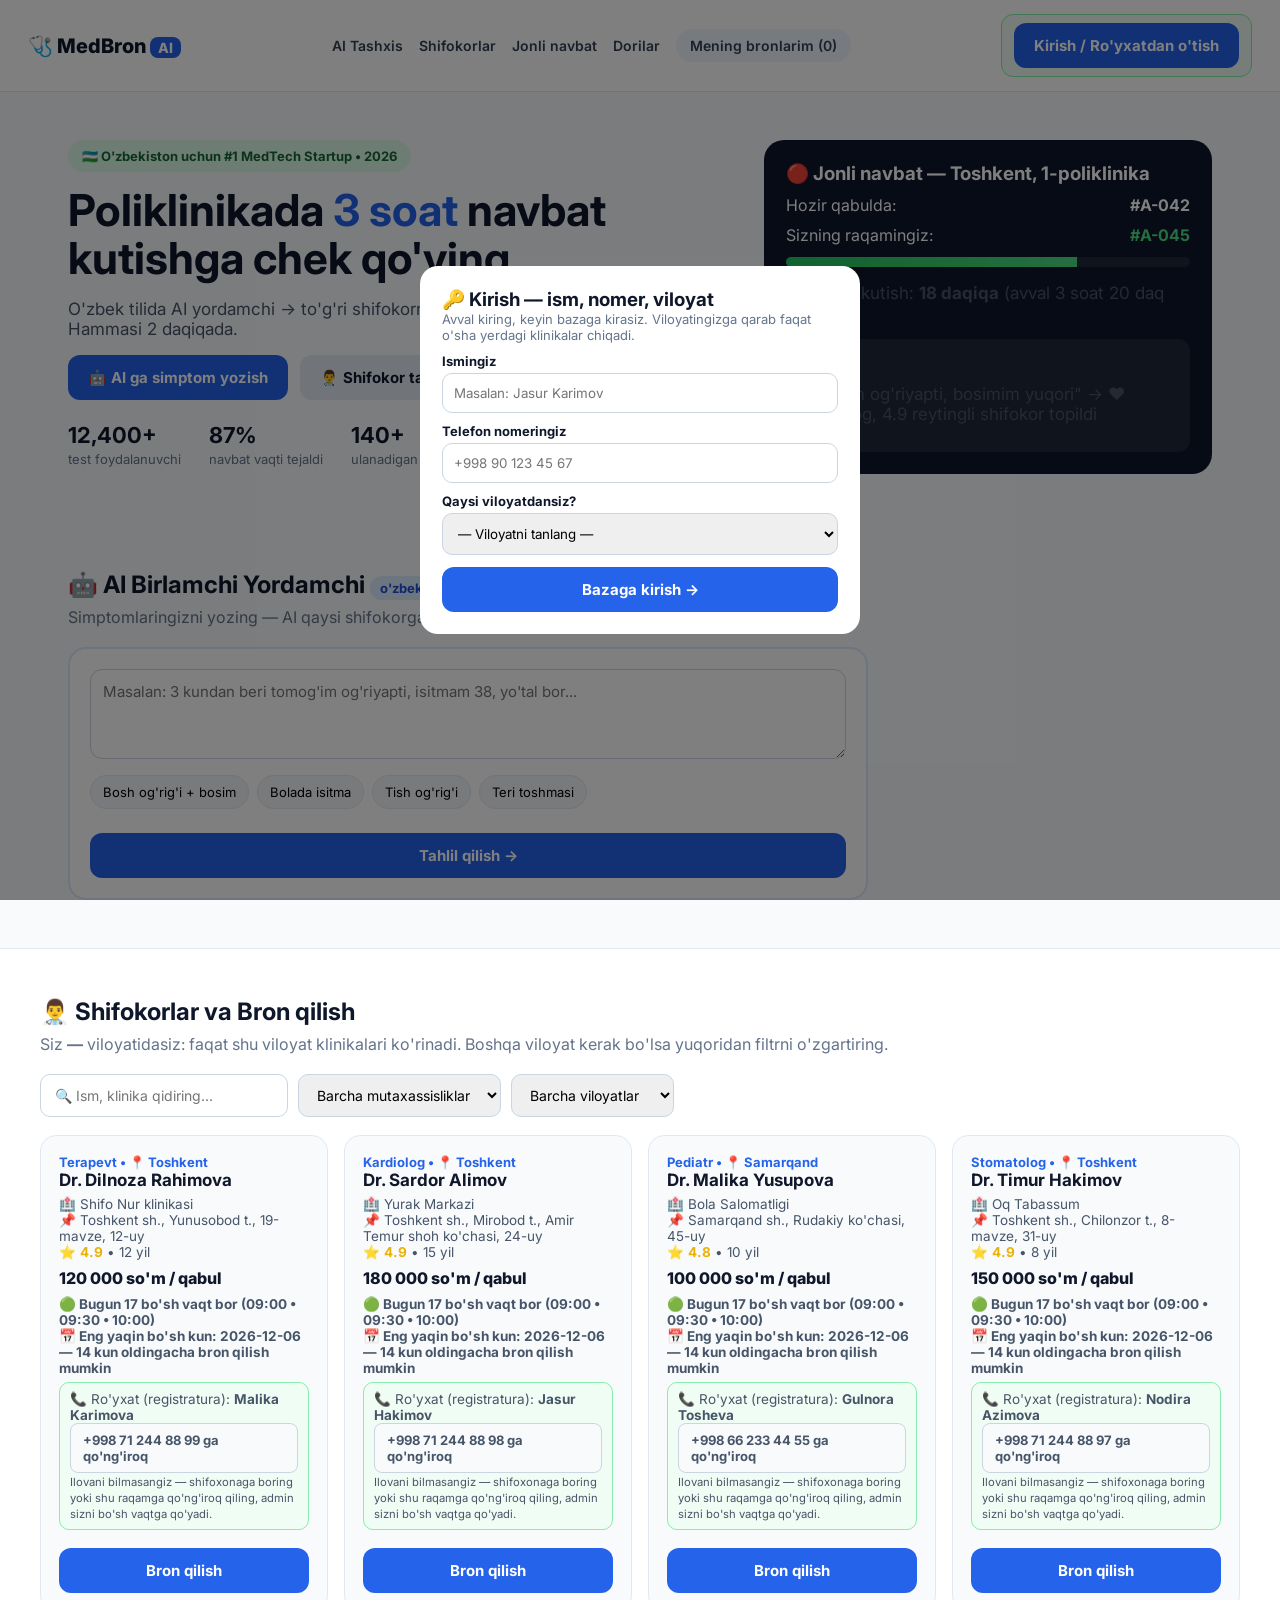
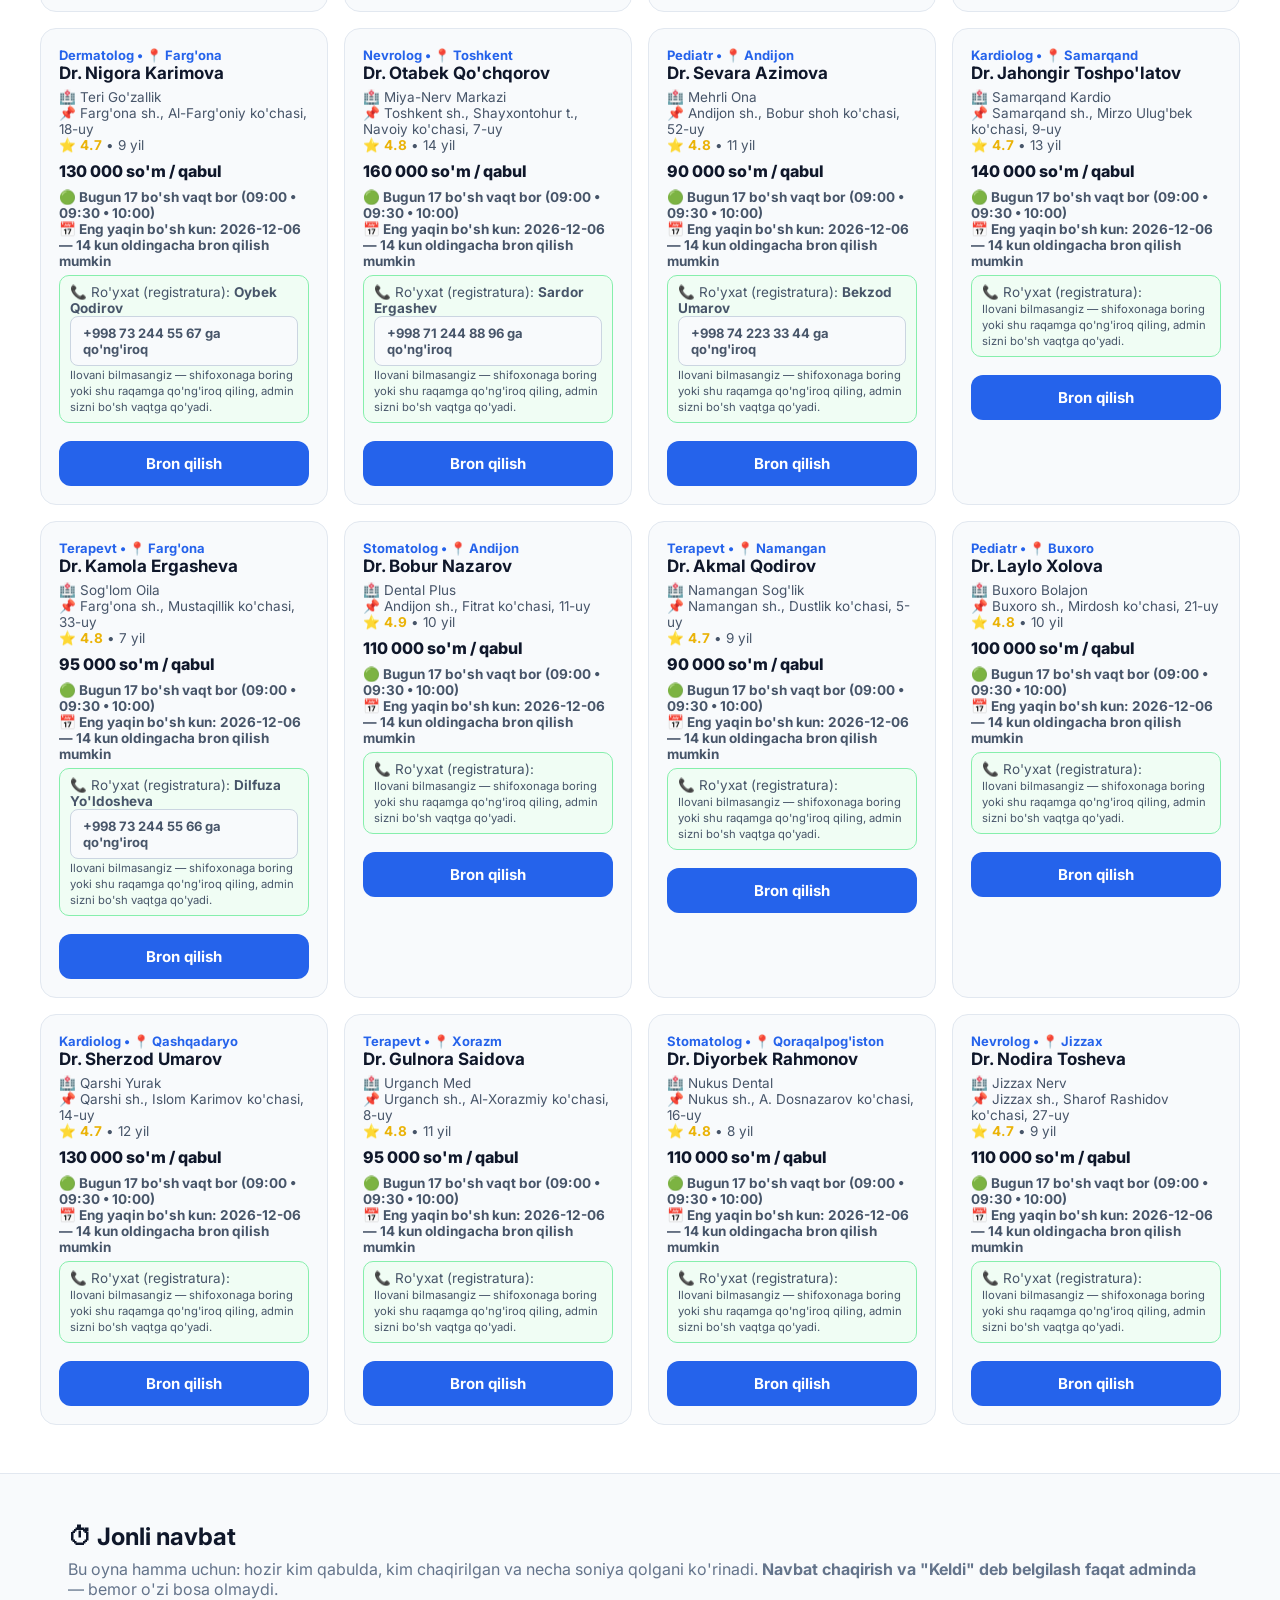
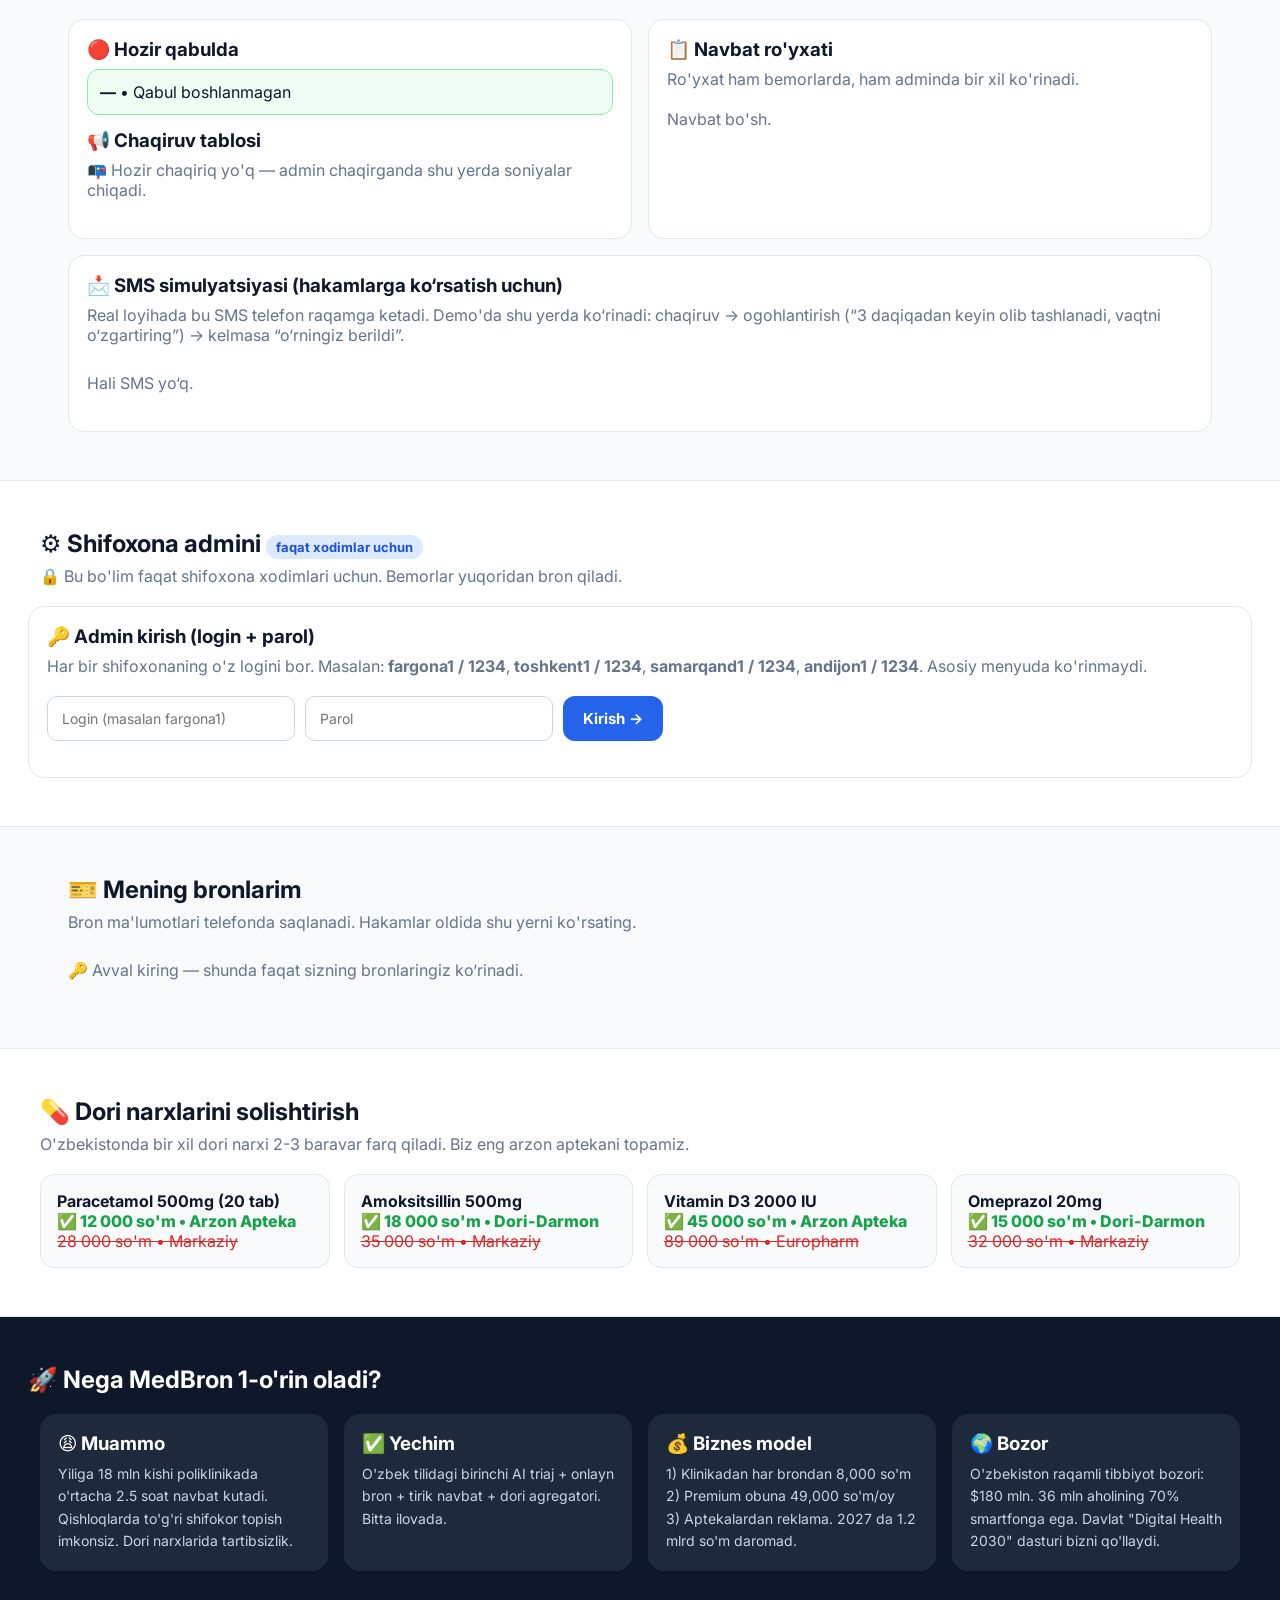
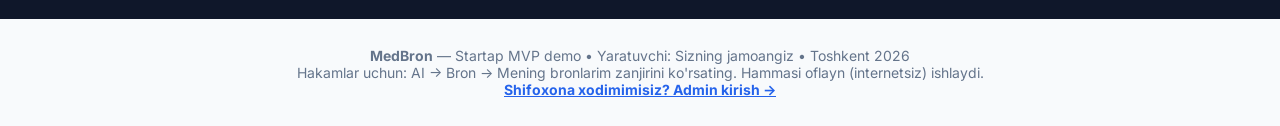
==== index.html @ 59bc251b "Queue control moved to admin, booking button fixed" ====
<!DOCTYPE html>
<html lang="uz">
<head>
<meta charset="UTF-8">
<meta name="viewport" content="width=device-width, initial-scale=1.0">
<title>MedBron — Navbatsiz Tibbiyot | Startup MVP</title>
<link rel="stylesheet" href="styles.css">
<link href="https://fonts.googleapis.com/css2?family=Inter:wght@400;600;700;800&display=swap" rel="stylesheet">
</head>
<body>
<nav>
  <div class="logo">🩺 MedBron <span>AI</span></div>
  <div class="nav-links">
    <a href="#ai">AI Tashxis</a>
    <a href="#doctors">Shifokorlar</a>
    <a href="#queue">Jonli navbat</a>
    <a href="#admin" id="adminNavBtn" class="hidden">Admin 🟢</a>
    <a href="#dorilar">Dorilar</a>
    <a href="#my" id="myCountBtn">Mening bronlarim (0)</a>
  </div>
  <div id="userBadge" class="user-badge"></div>
</nav>

<header class="hero">
  <div class="hero-text">
    <div class="badge">🇺🇿 O'zbekiston uchun #1 MedTech Startup • 2026</div>
    <h1>Poliklinikada <span>3 soat</span> navbat kutishga chek qo'ying.</h1>
    <p>O'zbek tilida AI yordamchi → to'g'ri shifokorni topish → online bron → tirik navbat. Hammasi 2 daqiqada.</p>
    <div class="hero-btns">
      <button class="btn primary" onclick="scrollToId('ai')">🤖 AI ga simptom yozish</button>
      <button class="btn ghost" onclick="scrollToId('doctors')">👨‍⚕️ Shifokor tanlash</button>
    </div>
    <div class="stats">
      <div><b>12,400+</b><span>test foydalanuvchi</span></div>
      <div><b>87%</b><span>navbat vaqti tejaldi</span></div>
      <div><b>140+</b><span>ulanadigan klinikalar</span></div>
    </div>
  </div>
  <div class="hero-card">
    <h3>🔴 Jonli navbat — Toshkent, 1-poliklinika</h3>
    <div class="queue-demo">
      <div class="q-row"><span>Hozir qabulda:</span><b>#A-042</b></div>
      <div class="q-row highlight"><span>Sizning raqamingiz:</span><b id="demoQueue">#A-045</b></div>
      <div class="q-bar"><div class="q-fill"></div></div>
      <p>Taxminiy kutish: <b>18 daqiqa</b> (avval 3 soat 20 daq edi)</p>
    </div>
    <div class="mini-ai">
      <b>AI misol:</b>
      <p>"Boshim og'riyapti, bosimim yuqori" → ❤️ Kardiolog, 4.9 reytingli shifokor topildi</p>
    </div>
  </div>
</header>

<section id="ai" class="section">
  <h2>🤖 AI Birlamchi Yordamchi <small>o'zbek tilida</small></h2>
  <p class="sub">Simptomlaringizni yozing — AI qaysi shifokorga borishni, shoshilinchlikni va nima qilishni aytadi.</p>
  <div class="ai-box">
    <textarea id="symptomInput" placeholder="Masalan: 3 kundan beri tomog'im og'riyapti, isitmam 38, yo'tal bor..."></textarea>
    <div class="ai-chips">
      <button onclick="setSymptom('Boshim qattiq og\'riyapti, ko\'nglim ayniyapti, bosimim 150/100')">Bosh og'rig'i + bosim</button>
      <button onclick="setSymptom('Bolamda isitma 39, yo\'tal, holsizlik')">Bolada isitma</button>
      <button onclick="setSymptom('Tishim kechasi zirqirayapti, milklarim shishgan')">Tish og'rig'i</button>
      <button onclick="setSymptom('Terimda qichishish, qizarish toshmasi chiqdi')">Teri toshmasi</button>
    </div>
    <button class="btn primary full" onclick="aiDiagnose()">Tahlil qilish →</button>
    <div id="aiResult" class="ai-result hidden"></div>
  </div>
</section>

<section id="doctors" class="section gray">
  <h2 id="docTitle">👨‍⚕️ Shifokorlar va Bron qilish</h2>
  <p class="sub">Siz <b id="loginRegionLabel">—</b> viloyatidasiz: faqat shu viloyat klinikalari ko'rinadi. Boshqa viloyat kerak bo'lsa yuqoridan filtrni o'zgartiring.</p>
  <div class="filters">
    <input id="searchInput" placeholder="🔍 Ism, klinika qidiring..." oninput="renderDoctors()">
    <select id="specFilter" onchange="renderDoctors()">
      <option value="">Barcha mutaxassisliklar</option>
      <option>Terapevt</option><option>Pediatr</option><option>Kardiolog</option>
      <option>Stomatolog</option><option>Dermatolog</option><option>Nevrolog</option>
    </select>
    <select id="cityFilter" onchange="renderDoctors()">
      <option value="">Barcha viloyatlar</option>
    </select>
  </div>
  <div id="doctorGrid" class="grid"></div>
</section>

<section id="queue" class="section">
  <h2>⏱ Jonli navbat</h2>
  <p class="sub">Bu oyna hamma uchun: hozir kim qabulda, kim chaqirilgan va necha soniya qolgani ko'rinadi. <b>Navbat chaqirish va "Keldi" deb belgilash faqat adminda</b> — bemor o'zi bosa olmaydi.</p>
  <div class="queue-grid">
    <div class="q-card">
      <h3>🔴 Hozir qabulda</h3>
      <div id="qCurrent" class="q-current">—</div>
      <h3 style="margin-top:14px">📢 Chaqiruv tablosi</h3>
      <div id="qCalled"></div>
    </div>
    <div class="q-card">
      <h3>📋 Navbat ro'yxati</h3>
      <p class="sub">Ro'yxat ham bemorlarda, ham adminda bir xil ko'rinadi.</p>
      <div id="qList"></div>
    </div>
  </div>
  <div class="q-card" style="margin-top:16px">
    <h3>📩 SMS simulyatsiyasi (hakamlarga ko‘rsatish uchun)</h3>
    <p class="sub">Real loyihada bu SMS telefon raqamga ketadi. Demo'da shu yerda ko‘rinadi: chaqiruv → ogohlantirish (“3 daqiqadan keyin olib tashlanadi, vaqtni o‘zgartiring”) → kelmasa “o‘rningiz berildi”.</p>
    <div id="smsLog" class="sms-log"></div>
  </div>
</section>

<section id="admin" class="section gray">
  <h2>⚙️ Shifoxona admini <small>faqat xodimlar uchun</small></h2>
  <p class="sub" id="adminInfo">🔒 Bu bo'lim faqat shifoxona xodimlari uchun. Bemorlar yuqoridan bron qiladi.</p>
  <div class="q-card" id="adminLoginBox">
    <h3>🔑 Admin kirish (login + parol)</h3>
    <p class="sub">Har bir shifoxonaning o'z logini bor. Masalan: <b>fargona1 / 1234</b>, <b>toshkent1 / 1234</b>, <b>samarqand1 / 1234</b>, <b>andijon1 / 1234</b>. Asosiy menyuda ko'rinmaydi.</p>
    <div class="filters">
      <input id="adminLogin" placeholder="Login (masalan fargona1)">
      <input id="adminPass" type="password" placeholder="Parol">
      <button class="btn primary" onclick="doAdminLogin()">Kirish →</button>
    </div>
  </div>
  <div id="adminBody" class="hidden">
  <div class="q-card">
    <h3>📢 Navbat chaqirish — faqat admin</h3>
    <p class="sub">Bemor kelgach, admin uning raqamini yozib <b>"Keldi deb belgilash"</b> ni bosadi. Navbatni ham faqat admin chaqiradi. Soniyalar va ro'yxat asosiy menyuda ham ko'rinadi.</p>
    <div id="adminCalled"></div>
    <div class="check-row" style="margin-top:10px">
      <input id="adminCheckInput" placeholder="MB-1234 yoki +99890...">
      <button class="btn primary" onclick="doCheckin()">Keldi deb belgilash ✅</button>
    </div>
    <div class="q-controls">
      <label>Kutish vaqti:
        <select id="graceSel" onchange="setGrace(this.value)">
          <option value="180">3 daqiqa (real)</option>
          <option value="60">1 daqiqa</option>
          <option value="30">30 soniya (demo ⭐)</option>
          <option value="10">10 soniya (tez test)</option>
        </select>
      </label>
      <div style="display:flex;gap:8px;flex-wrap:wrap;margin-top:8px">
        <button class="btn primary" onclick="callNext()">Keyingi bemorni chaqirish 📢</button>
        <button class="btn ghost" onclick="seedDemo()">Demo bronlar ✨</button>
        <button class="btn ghost" onclick="clearDemo()">Tozalash 🧹</button>
      </div>
    </div>
    <h3 style="margin-top:14px">📋 Navbat ro'yxati (admindagi nusxa)</h3>
    <div id="adminQList"></div>
  </div>
  <div class="q-card" style="margin-top:16px">
    <h3>🟢 Bugungi bronlar — bo'shaganlar yashil</h3>
    <p class="sub">Bemor bekor qilsa / vaqtni o'zgartirsa — bo'shagan soat shu yerda 🟢 yashil chiqadi, o'rin avtomatik keyingi odamga o'tadi, ikkalasiga ham SMS ketadi.</p>
    <div id="adminToday"></div>
  </div>
  <div class="q-card" style="margin-top:16px">
    <h3>🔔 Admin xabarnomalar (bron / o'zgartirish / bekor)</h3>
    <div id="adminFeed" class="sms-log"></div>
  </div>
  <div class="q-card" style="margin-top:16px">
    <h3>🕒 Ish soatlarini sozlash <small>daqiqagacha</small></h3>
    <p class="sub">Ish boshlanish-tugash vaqtini yozing (masalan 09:15 – 18:45), oraliqni tanlang (15/20/30 daq), alohida soat qo'shing. Bitta odam olgan soat avtomatik <b>⛔ band</b> — keyingi odam ololmaydi.</p>
    <div class="filters">
      <select id="adminDoc" onchange="loadAdminDay()" style="min-width:260px"></select>
      <input type="date" id="adminDate" onchange="loadAdminDay()">
    </div>
    <div class="filters">
      <label>Boshlanish <input type="time" id="adminStart" value="09:00"></label>
      <label>Tugash <input type="time" id="adminEnd" value="17:00"></label>
      <label>Oraliq
        <select id="adminStep">
          <option value="15">har 15 daq</option>
          <option value="20">har 20 daq</option>
          <option value="30" selected>har 30 daq</option>
          <option value="60">har 60 daq</option>
        </select>
      </label>
      <button class="btn primary" onclick="saveAdminTime()">Saqlash ✅</button>
    </div>
    <div class="filters">
      <label>Alohida soat qo'shish (daqiqagacha) <input type="time" id="adminCustom"></label>
      <button class="btn ghost" onclick="addCustomSlot()">➕ Qo'shish</button>
    </div>
    <div id="adminSlots" class="slots"></div>
    <p class="sub">🟢 bo'sh — bemor olishi mumkin • ⛔ band — birov olgan • 🔒 yopiq — admin yopgan. Yopiq/ochiq qilish uchun ustiga bosing.</p>
  </div>
  <div class="q-card" style="margin-top:16px">
    <h3>📞 Registratura — ilovani bilmagan bemorni yozish</h3>
    <p class="sub">Odam ilovani bilmasa — shifoxonaga keladi yoki qo'ng'iroq qiladi. Admin pastga ism + nomer yozib, <b>nechida bo'sh bo'lsa o'sha vaqtga</b> qo'yadi.</p>
    <div class="filters">
      <input id="offName" placeholder="Bemor ismi">
      <input id="offPhone" placeholder="+998 ...">
      <input type="time" id="offTime">
      <button class="btn primary" onclick="adminBookOffline()">Bo'sh vaqtga yozish ✅</button>
    </div>
  </div>
  </div>
</section>

<section id="my" class="section">
  <h2>🎫 Mening bronlarim</h2>
  <p class="sub">Bron ma'lumotlari telefonda saqlanadi. Hakamlar oldida shu yerni ko'rsating.</p>
  <div id="myList" class="bookings"></div>
</section>

<section id="dorilar" class="section gray">
  <h2>💊 Dori narxlarini solishtirish</h2>
  <p class="sub">O'zbekistonda bir xil dori narxi 2-3 baravar farq qiladi. Biz eng arzon aptekani topamiz.</p>
  <div class="pharm-grid" id="pharmGrid"></div>
</section>

<section id="biznes" class="section dark">
  <h2>🚀 Nega MedBron 1-o'rin oladi?</h2>
  <div class="pitch-grid">
    <div class="pitch"><h3>😩 Muammo</h3><p>Yiliga 18 mln kishi poliklinikada o'rtacha 2.5 soat navbat kutadi. Qishloqlarda to'g'ri shifokor topish imkonsiz. Dori narxlarida tartibsizlik.</p></div>
    <div class="pitch"><h3>✅ Yechim</h3><p>O'zbek tilidagi birinchi AI triaj + onlayn bron + tirik navbat + dori agregatori. Bitta ilovada.</p></div>
    <div class="pitch"><h3>💰 Biznes model</h3><p>1) Klinikadan har brondan 8,000 so'm<br>2) Premium obuna 49,000 so'm/oy<br>3) Aptekalardan reklama. 2027 da 1.2 mlrd so'm daromad.</p></div>
    <div class="pitch"><h3>🌍 Bozor</h3><p>O'zbekiston raqamli tibbiyot bozori: $180 mln. 36 mln aholining 70% smartfonga ega. Davlat "Digital Health 2030" dasturi bizni qo'llaydi.</p></div>
  </div>
</section>

<footer>
  <p><b>MedBron</b> — Startap MVP demo • Yaratuvchi: Sizning jamoangiz • Toshkent 2026</p>
  <p>Hakamlar uchun: AI → Bron → Mening bronlarim zanjirini ko'rsating. Hammasi oflayn (internetsiz) ishlaydi.</p>
  <p><a href="#admin" onclick="scrollToId('admin');return false;" style="color:#2563eb;font-weight:700">Shifoxona xodimimisiz? Admin kirish →</a></p>
</footer>

<div id="loginModal" class="modal">
  <div class="modal-card">
    <h3>🔑 Kirish — ism, nomer, viloyat</h3>
    <p class="muted">Avval kiring, keyin bazaga kirasiz. Viloyatingizga qarab faqat o'sha yerdagi klinikalar chiqadi.</p>
    <label>Ismingiz</label><input id="loginName" placeholder="Masalan: Jasur Karimov">
    <label>Telefon nomeringiz</label><input id="loginPhone" placeholder="+998 90 123 45 67">
    <label>Qaysi viloyatdansiz?</label><select id="loginRegion" style="width:100%;padding:11px;border:1.5px solid #cbd5e1;border-radius:10px"></select>
    <button class="btn primary full" onclick="doLogin()">Bazaga kirish →</button>
  </div>
</div>
<div id="modal" class="modal hidden">
  <div class="modal-card">
    <h3 id="mDoctor">Shifokor</h3>
    <p id="mInfo" class="muted"></p>
    <label>Sana (14 kungacha oldin bron)</label><input type="date" id="bDate" onchange="refreshSlots()">
    <div id="dayStrip" class="day-strip"></div>
    <label>Vaqt — 🟢 bo'sh, ⛔ band (olingan, bosib bo'lmaydi)</label><div id="timeSlots" class="slots"></div>
    <label>Ismingiz</label><input id="bName" placeholder="Masalan: Jasur Karimov">
    <label>Odam soni (necha kishi keladi?)</label>
    <select id="bPersons" style="width:100%;padding:11px;border:1.5px solid #cbd5e1;border-radius:10px">
      <option value="1">1 kishi</option><option value="2">2 kishi</option>
      <option value="3">3 kishi</option><option value="4">4 kishi</option>
      <option value="5">5+ kishi</option>
    </select>
    <label>Telefon</label><input id="bPhone" placeholder="+998 90 123 45 67">
    <p class="rule">⏱ <b>Muhim qoida:</b> navbatingiz kelganda <b>3 daqiqa</b> kutamiz. Kelmasangiz SMS keladi (“navbatingiz 3 daqiqadan keyin olib tashlanadi — vaqtni o‘zgartiring”), keyin o‘rningiz avtomatik keyingi odamga beriladi.</p>
    <div class="modal-actions">
      <button class="btn ghost" onclick="closeModal()">Bekor qilish</button>
      <button class="btn primary" onclick="confirmBooking()">Band qilish ✅</button>
    </div>
  </div>
</div>
<div id="toast" class="toast hidden"></div>

<script src="app.js"></script>
</body>
</html>
---- styles.css ----
*{margin:0;padding:0;box-sizing:border-box;font-family:'Inter',system-ui,sans-serif}
body{background:#f8fafc;color:#0f172a}
nav{position:sticky;top:0;z-index:10;display:flex;justify-content:space-between;align-items:center;padding:14px 28px;background:#fff;border-bottom:1px solid #e2e8f0}
.logo{font-weight:800;font-size:20px}.logo span{background:#2563eb;color:#fff;padding:2px 8px;border-radius:8px;font-size:14px}
.nav-links{display:flex;gap:16px;align-items:center;flex-wrap:wrap}.nav-links a{text-decoration:none;color:#334155;font-weight:600;font-size:14px}
#myCountBtn{background:#eff6ff;padding:8px 14px;border-radius:20px}
.hero{display:grid;grid-template-columns:1.2fr .8fr;gap:24px;padding:48px 28px;max-width:1200px;margin:auto}
.badge{background:#dcfce7;color:#166534;padding:8px 14px;border-radius:20px;font-size:13px;font-weight:700;display:inline-block;margin-bottom:14px}
.hero h1{font-size:44px;line-height:1.1}.hero h1 span{color:#2563eb}
.hero p{margin:16px 0;color:#475569;font-size:17px}
.hero-btns{display:flex;gap:12px;flex-wrap:wrap}
.btn{border:none;padding:13px 20px;border-radius:12px;font-weight:700;cursor:pointer;font-size:15px}
.primary{background:#2563eb;color:#fff}.primary:hover{background:#1d4ed8}
.ghost{background:#e2e8f0;color:#0f172a}.full{width:100%;margin-top:12px}
.stats{display:flex;gap:28px;margin-top:22px}.stats b{font-size:22px;display:block}.stats span{font-size:13px;color:#64748b}
.hero-card{background:#0f172a;color:#fff;border-radius:20px;padding:22px;height:fit-content}
.q-row{display:flex;justify-content:space-between;margin:10px 0}.highlight b{color:#4ade80}
.q-bar{background:#1e293b;height:10px;border-radius:10px;overflow:hidden;margin:12px 0}.q-fill{width:72%;height:100%;background:linear-gradient(90deg,#22c55e,#4ade80)}
.mini-ai{background:#1e293b;border-radius:12px;padding:12px;margin-top:12px;font-size:14px}
.section{padding:48px 28px;max-width:1200px;margin:auto}
.gray{background:#fff;border-top:1px solid #e2e8f0;border-bottom:1px solid #e2e8f0;max-width:100%}
.gray>.grid,.gray>h2,.gray>p,.gray>.filters,.gray>.pharm-grid{max-width:1200px;margin-left:auto;margin-right:auto}
.sub{color:#64748b;margin:8px 0 20px}
h2 small{background:#dbeafe;color:#1d4ed8;font-size:13px;padding:4px 10px;border-radius:12px}
.ai-box{background:#fff;border:2px solid #dbeafe;border-radius:18px;padding:20px;max-width:800px}
textarea{width:100%;min-height:90px;border:1.5px solid #cbd5e1;border-radius:12px;padding:12px;font-size:15px;resize:vertical}
.ai-chips{display:flex;gap:8px;flex-wrap:wrap;margin:12px 0}.ai-chips button{background:#f1f5f9;border:1px solid #e2e8f0;border-radius:20px;padding:8px 12px;cursor:pointer;font-size:13px}
.ai-result{margin-top:16px;background:#f0fdf4;border:1.5px solid #86efac;border-radius:14px;padding:16px}
.hidden{display:none!important}
.filters{display:flex;gap:10px;flex-wrap:wrap;margin-bottom:18px}
.filters input,.filters select{padding:11px 14px;border-radius:10px;border:1.5px solid #cbd5e1;font-size:14px}
.grid{display:grid;grid-template-columns:repeat(auto-fill,minmax(280px,1fr));gap:16px}
.card{background:#f8fafc;border:1px solid #e2e8f0;border-radius:16px;padding:18px}
.card h3{font-size:17px}.spec{color:#2563eb;font-weight:700;font-size:13px}.card p{font-size:13.5px;color:#475569;margin:6px 0}
.rating{color:#eab308;font-weight:700}
.price{font-weight:800;margin:8px 0}
.bookings{display:grid;gap:12px;max-width:800px}
.ticket{background:#fff;border:2px dashed #2563eb;border-radius:14px;padding:14px 16px;display:flex;justify-content:space-between;align-items:center;gap:10px;flex-wrap:wrap}
.ticket b{color:#2563eb}.cancel{background:#fee2e2;border:none;padding:8px 12px;border-radius:8px;cursor:pointer}
.pharm-grid{display:grid;grid-template-columns:repeat(auto-fill,minmax(240px,1fr));gap:14px}
.pharm{background:#f8fafc;border:1px solid #e2e8f0;border-radius:14px;padding:16px}
.pharm .cheap{color:#16a34a;font-weight:800}.pharm .exp{color:#dc2626;text-decoration:line-through}
.dark{background:#0f172a;color:#fff;max-width:100%;border-radius:0}
.dark h2,.dark .pitch h3{color:#fff}.pitch-grid{display:grid;grid-template-columns:repeat(auto-fit,minmax(240px,1fr));gap:16px;max-width:1200px;margin:20px auto 0}
.pitch{background:#1e293b;border-radius:16px;padding:18px}.pitch p{color:#cbd5e1;font-size:14px;margin-top:8px;line-height:1.6}
footer{text-align:center;padding:28px;color:#64748b;font-size:14px}
.modal{position:fixed;inset:0;background:rgba(0,0,0,.5);display:flex;justify-content:center;align-items:flex-start;padding:16px;z-index:50;overflow-y:auto}
.modal-card{background:#fff;border-radius:18px;padding:22px;max-width:440px;width:100%;max-height:92vh;overflow-y:auto;margin:auto}.muted{color:#64748b;font-size:13px;margin-bottom:10px}
.modal-card label{font-size:13px;font-weight:700;display:block;margin:10px 0 4px}
.modal-card input{width:100%;padding:11px;border:1.5px solid #cbd5e1;border-radius:10px}
.slots{display:flex;gap:8px;flex-wrap:wrap}.slots button{padding:8px 12px;border-radius:8px;border:1.5px solid #cbd5e1;background:#fff;cursor:pointer}.slots button.active{background:#2563eb;color:#fff;border-color:#2563eb}
.modal-actions{display:flex;gap:10px;margin-top:16px;position:sticky;bottom:-22px;background:#fff;padding:12px 0 4px;border-top:1px solid #e2e8f0}
.modal-actions .btn{flex:1}
#timeSlots{max-height:180px;overflow-y:auto;padding-right:4px}
#dayStrip{max-height:120px;overflow-y:auto}
.rule{background:#fffbeb;border:1px solid #fde68a;border-radius:10px;padding:10px;font-size:13px;margin-top:12px;color:#92400e}
.queue-grid{display:grid;grid-template-columns:1fr 1fr;gap:16px}
.q-card{background:#fff;border:1px solid #e2e8f0;border-radius:16px;padding:18px}
.q-current{font-size:16px;background:#f0fdf4;border:1px solid #86efac;border-radius:12px;padding:12px;margin-top:8px}
.called-card{display:flex;justify-content:space-between;gap:12px;flex-wrap:wrap;background:#eff6ff;border:1.5px solid #93c5fd;border-radius:12px;padding:12px;margin-top:8px}
.big-num{font-size:22px;color:#1d4ed8}
.count-num{font-size:22px;font-weight:800}
.count-bar{background:#dbeafe;height:8px;border-radius:8px;overflow:hidden;margin:6px 0;min-width:140px}
.count-fill{height:100%;background:#2563eb}
.muted-sm{font-size:12px;color:#64748b}
.q-controls{margin-top:12px}.q-controls select{padding:8px 10px;border-radius:8px;border:1.5px solid #cbd5e1}
.check-row{display:flex;gap:8px}.check-row input{flex:1;padding:11px;border:1.5px solid #cbd5e1;border-radius:10px}
.q-item{display:flex;justify-content:space-between;align-items:center;gap:8px;background:#f8fafc;border:1px solid #e2e8f0;border-radius:10px;padding:8px 10px;margin-top:6px;font-size:14px}
.q-item.called{border-color:#93c5fd;background:#eff6ff}
.st{font-size:12px;font-weight:700;padding:4px 10px;border-radius:12px;display:inline-block;margin-top:6px}
.st-wait{background:#fef9c3;color:#854d0e}.st-call{background:#dbeafe;color:#1e40af}
.st-ok{background:#dcfce7;color:#166534}.st-skip{background:#fee2e2;color:#991b1b}.st-cancel{background:#f1f5f9;color:#64748b}
.ticket-btns{display:flex;gap:6px;flex-wrap:wrap}
.mini-btn{border:1px solid #cbd5e1;background:#f8fafc;padding:8px 12px;border-radius:8px;cursor:pointer;font-weight:700;font-size:13px}
.mini-btn.ok{background:#2563eb;color:#fff;border-color:#2563eb}
.pulse{animation:pl 1s infinite}@keyframes pl{50%{transform:scale(1.05)}}
.sms-log{display:grid;gap:8px;max-height:300px;overflow:auto;margin-top:10px}
.sms{background:#f8fafc;border:1px solid #e2e8f0;border-left:4px solid #22c55e;border-radius:10px;padding:10px;font-size:13.5px}
.sms-head{font-weight:800;font-size:12px;color:#475569;margin-bottom:4px}
.toast{position:fixed;bottom:24px;left:50%;transform:translateX(-50%);background:#0f172a;color:#fff;padding:14px 22px;border-radius:12px;z-index:99}
.user-badge{display:flex;gap:8px;align-items:center;font-size:13px;font-weight:700;background:#f0fdf4;border:1px solid #86efac;padding:8px 12px;border-radius:12px}
.free-line{font-size:13px;font-weight:700;color:#15803d;margin:4px 0}
.slot-taken{background:#fee2e2!important;border-color:#fca5a5!important;color:#991b1b;cursor:not-allowed!important;opacity:.9}
.slot-closed{background:#1e293b!important;color:#fff!important;border-color:#1e293b!important}
.slot-free{background:#dcfce7!important;border-color:#86efac!important}
#adminSlots button{padding:8px 12px;border-radius:8px;border:1.5px solid #cbd5e1;cursor:pointer;font-weight:700}
.filters label{font-size:13px;font-weight:700;display:flex;gap:6px;align-items:center}
.filters label input,.filters label select{padding:9px 10px;border-radius:8px;border:1.5px solid #cbd5e1}
@media(max-width:800px){.hero{grid-template-columns:1fr}.hero h1{font-size:30px}}
.day-strip{display:flex;gap:6px;flex-wrap:wrap;margin:8px 0}
.day-strip button{border:1.5px solid #cbd5e1;background:#fff;border-radius:10px;padding:6px 9px;font-size:12px;font-weight:700;cursor:pointer;line-height:1.3}
.day-free{background:#dcfce7!important;border-color:#86efac!important}
.day-full{background:#fee2e2!important;border-color:#fca5a5!important;opacity:.85}
.day-sel{outline:3px solid #2563eb}
.reception{background:#f0fdf4;border:1px solid #86efac;border-radius:10px;padding:8px 10px;font-size:13px;margin:6px 0}
.feed-item{border-radius:10px;padding:10px;margin-top:8px;font-size:13.5px;border:1px solid #e2e8f0}
.feed-new{background:#eff6ff;border-left:4px solid #2563eb}
.feed-change{background:#fefce8;border-left:4px solid #eab308}
.feed-freed{background:#f0fdf4;border-left:4px solid #22c55e;box-shadow:0 0 0 2px #bbf7d0}
.freed-hl{border:2px solid #22c55e!important;background:#f0fdf4!important}
#adminNavBtn{background:#dcfce7;padding:8px 14px;border-radius:20px}
a.mini-btn{text-decoration:none;color:inherit;display:inline-block}
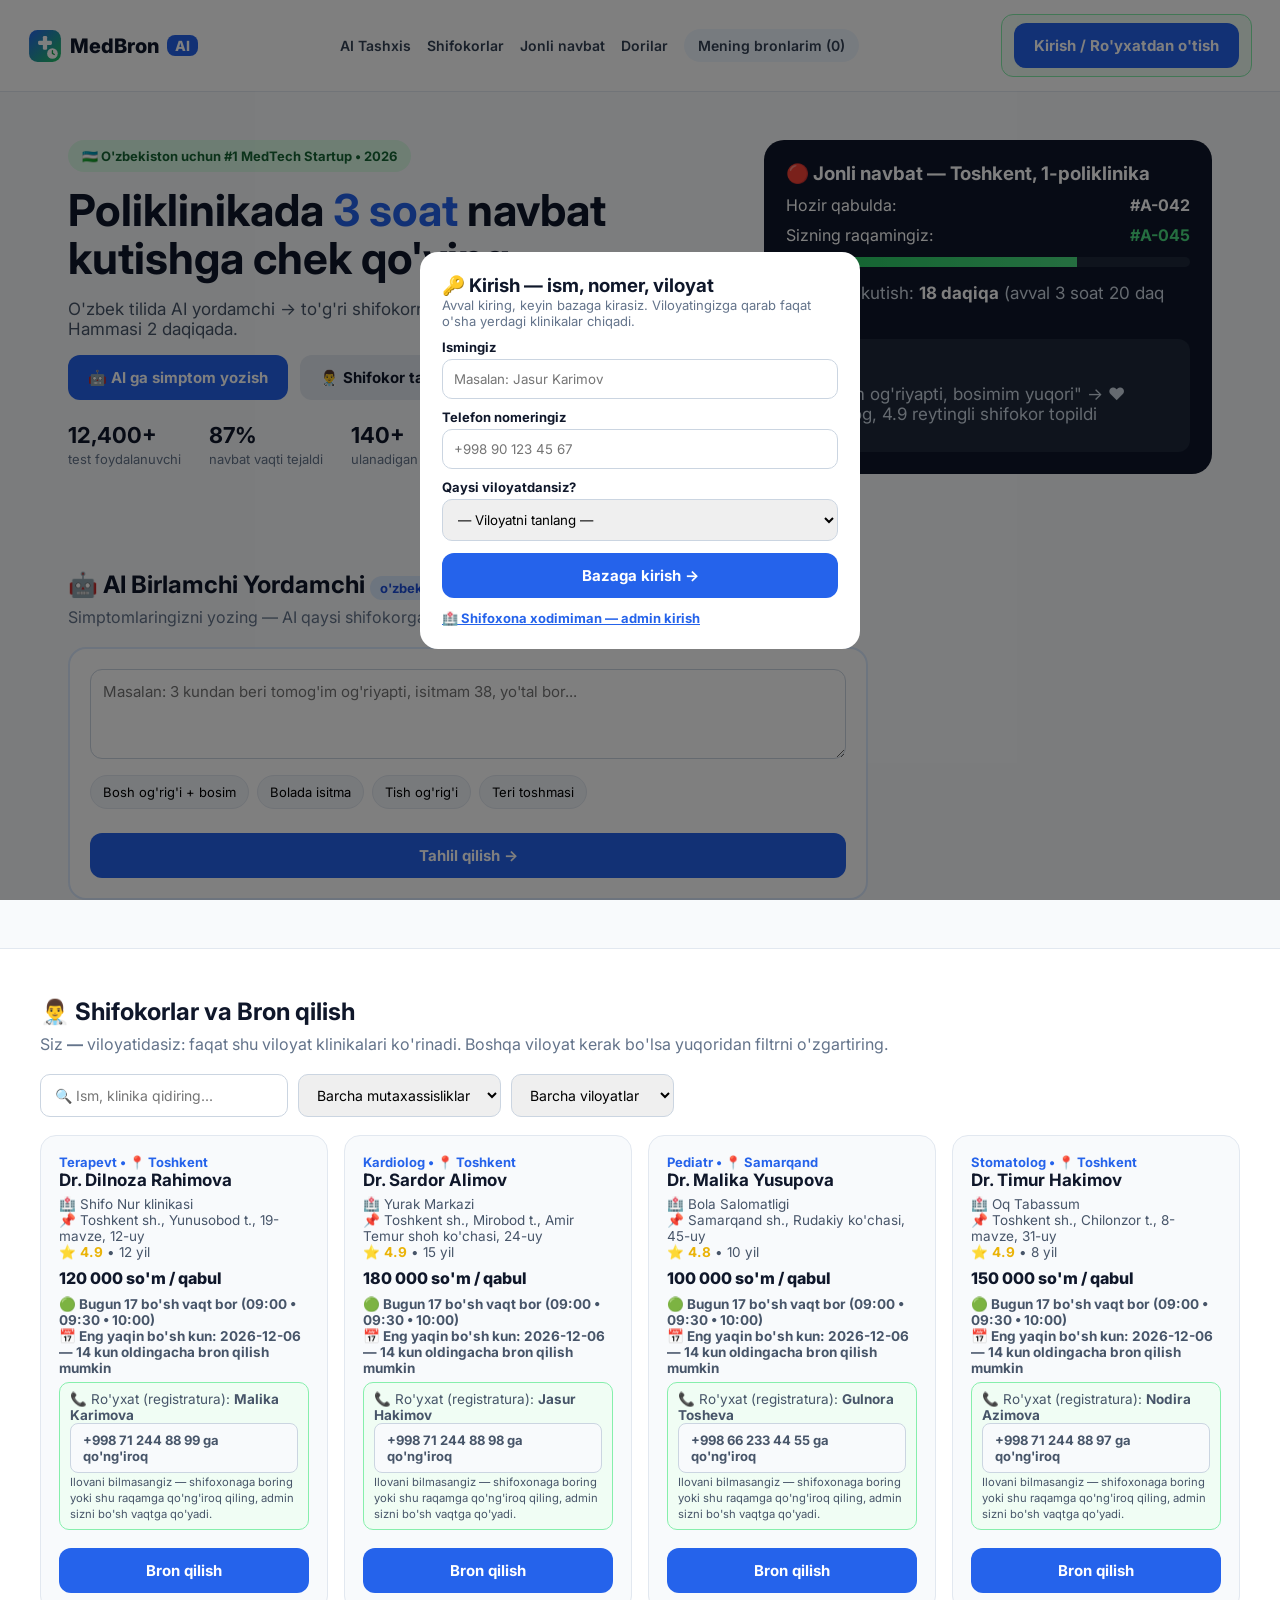
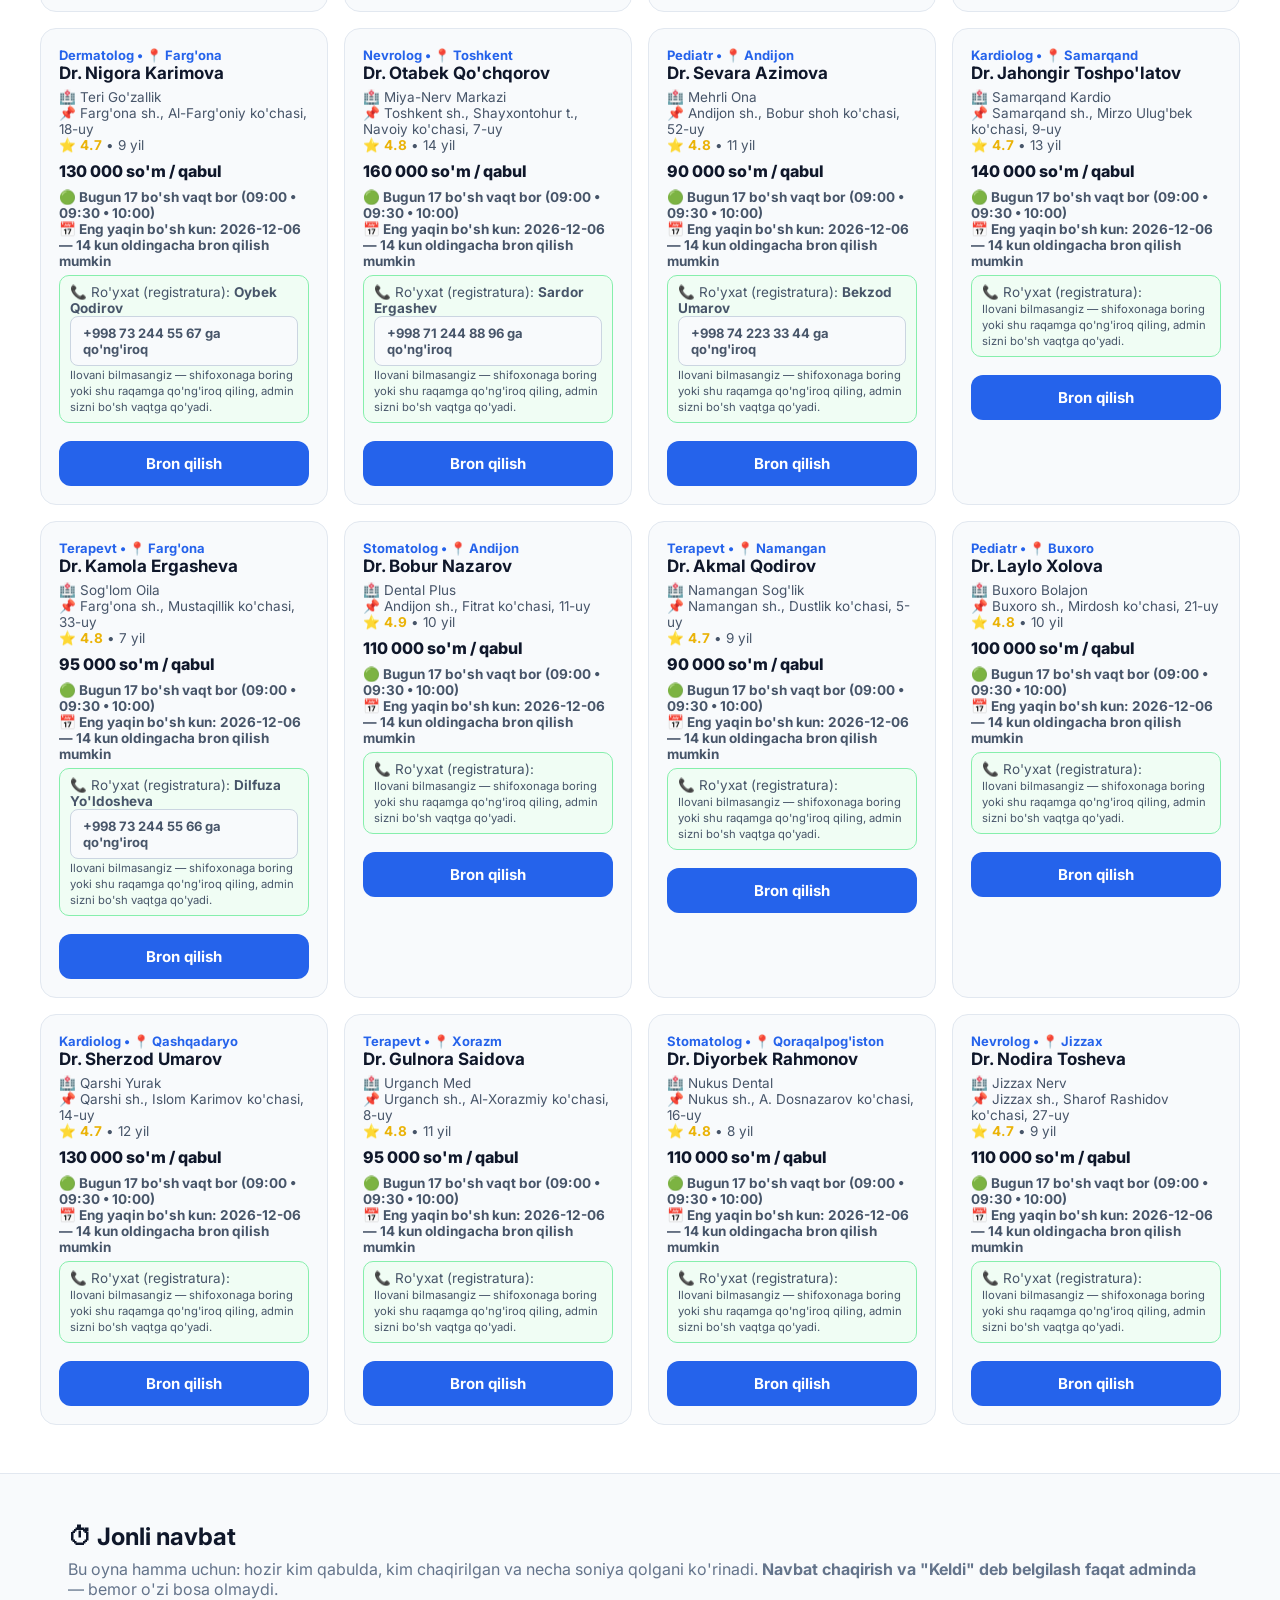
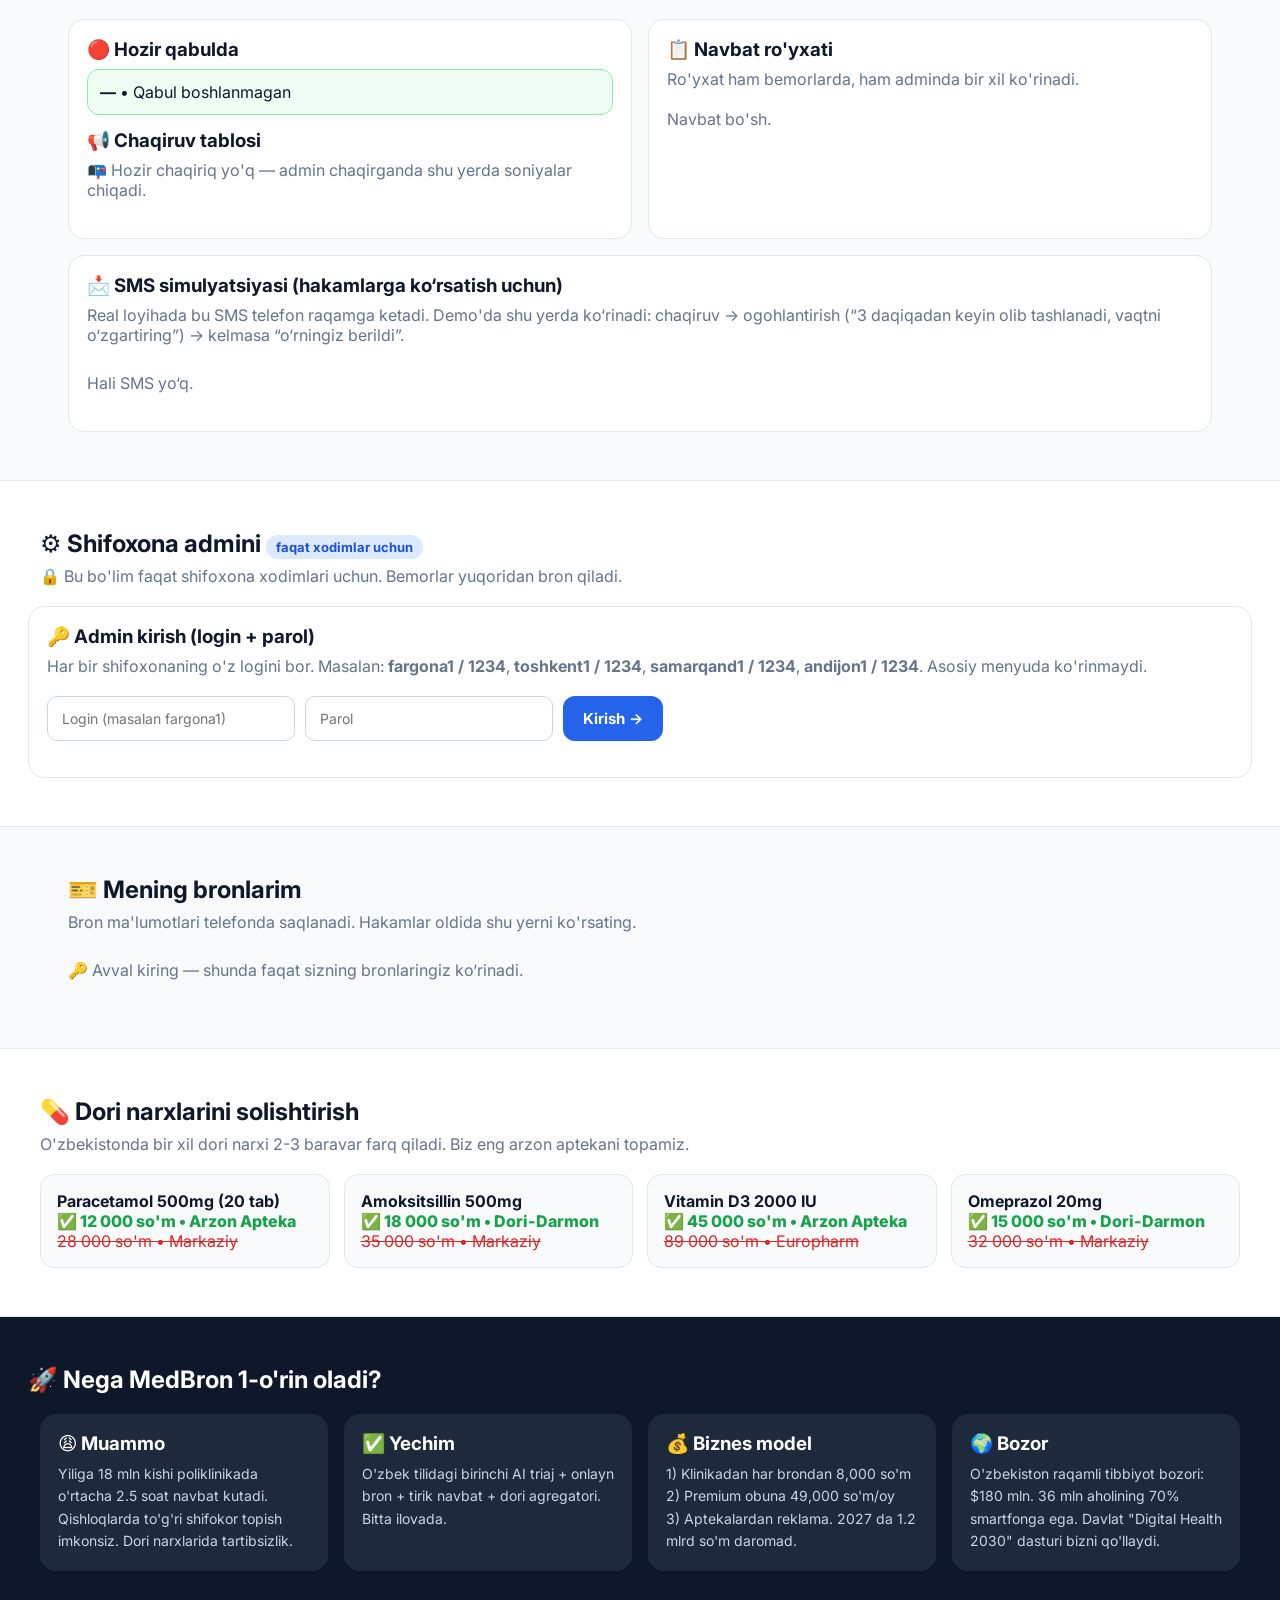
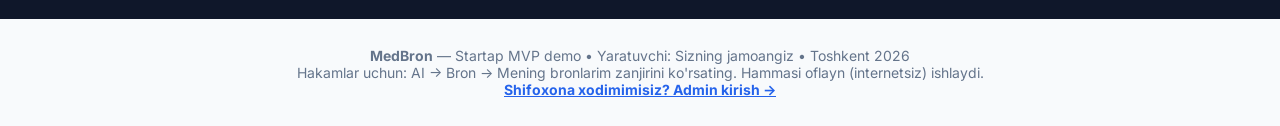
==== commit ead6df22: "Split app into modules, fix booking bugs, mobile redesign - Escape user input (XSS), block past time" ====
--- a/index.html
+++ b/index.html
@@ -4,12 +4,13 @@
 <meta charset="UTF-8">
 <meta name="viewport" content="width=device-width, initial-scale=1.0">
 <title>MedBron — Navbatsiz Tibbiyot | Startup MVP</title>
+<link rel="icon" type="image/svg+xml" href="logo.svg">
 <link rel="stylesheet" href="styles.css">
 <link href="https://fonts.googleapis.com/css2?family=Inter:wght@400;600;700;800&display=swap" rel="stylesheet">
 </head>
 <body>
 <nav>
-  <div class="logo">🩺 MedBron <span>AI</span></div>
+  <div class="logo"><img src="logo.svg" alt="MedBron logo" class="logo-img"> MedBron <span>AI</span></div>
   <div class="nav-links">
     <a href="#ai">AI Tashxis</a>
     <a href="#doctors">Shifokorlar</a>
@@ -228,9 +229,10 @@
     <h3>🔑 Kirish — ism, nomer, viloyat</h3>
     <p class="muted">Avval kiring, keyin bazaga kirasiz. Viloyatingizga qarab faqat o'sha yerdagi klinikalar chiqadi.</p>
     <label>Ismingiz</label><input id="loginName" placeholder="Masalan: Jasur Karimov">
-    <label>Telefon nomeringiz</label><input id="loginPhone" placeholder="+998 90 123 45 67">
+    <label>Telefon nomeringiz</label><input id="loginPhone" type="tel" inputmode="tel" placeholder="+998 90 123 45 67">
     <label>Qaysi viloyatdansiz?</label><select id="loginRegion" style="width:100%;padding:11px;border:1.5px solid #cbd5e1;border-radius:10px"></select>
     <button class="btn primary full" onclick="doLogin()">Bazaga kirish →</button>
+    <button class="link-btn" onclick="document.getElementById('loginModal').classList.add('hidden');scrollToId('admin')">🏥 Shifoxona xodimiman — admin kirish</button>
   </div>
 </div>
 <div id="modal" class="modal hidden">
@@ -247,7 +249,7 @@
       <option value="3">3 kishi</option><option value="4">4 kishi</option>
       <option value="5">5+ kishi</option>
     </select>
-    <label>Telefon</label><input id="bPhone" placeholder="+998 90 123 45 67">
+    <label>Telefon</label><input id="bPhone" type="tel" inputmode="tel" placeholder="+998 90 123 45 67">
     <p class="rule">⏱ <b>Muhim qoida:</b> navbatingiz kelganda <b>3 daqiqa</b> kutamiz. Kelmasangiz SMS keladi (“navbatingiz 3 daqiqadan keyin olib tashlanadi — vaqtni o‘zgartiring”), keyin o‘rningiz avtomatik keyingi odamga beriladi.</p>
     <div class="modal-actions">
       <button class="btn ghost" onclick="closeModal()">Bekor qilish</button>
@@ -257,6 +259,21 @@
 </div>
 <div id="toast" class="toast hidden"></div>
 
-<script src="app.js"></script>
+<!-- Telefon uchun pastki menyu (ilovadagidek) -->
+<nav class="bottom-nav" aria-label="Asosiy menyu">
+  <a href="#ai"><span>🤖</span>AI</a>
+  <a href="#doctors"><span>👨‍⚕️</span>Shifokor</a>
+  <a href="#queue"><span>⏱</span>Navbat</a>
+  <a href="#my"><span>🎫<b id="bnCount" class="bn-count hidden">0</b></span>Bronlarim</a>
+  <a href="#dorilar"><span>💊</span>Dorilar</a>
+</nav>
+
+<script src="js/data.js"></script>
+<script src="js/auth.js"></script>
+<script src="js/slots.js"></script>
+<script src="js/ai-doctors.js"></script>
+<script src="js/booking.js"></script>
+<script src="js/queue.js"></script>
+<script src="js/admin.js"></script>
 </body>
 </html>
--- a/styles.css
+++ b/styles.css
@@ -1,7 +1,8 @@
 *{margin:0;padding:0;box-sizing:border-box;font-family:'Inter',system-ui,sans-serif}
 body{background:#f8fafc;color:#0f172a}
 nav{position:sticky;top:0;z-index:10;display:flex;justify-content:space-between;align-items:center;padding:14px 28px;background:#fff;border-bottom:1px solid #e2e8f0}
-.logo{font-weight:800;font-size:20px}.logo span{background:#2563eb;color:#fff;padding:2px 8px;border-radius:8px;font-size:14px}
+.logo{font-weight:800;font-size:20px;display:flex;align-items:center;gap:8px}.logo span{background:#2563eb;color:#fff;padding:2px 8px;border-radius:8px;font-size:14px}
+.logo-img{width:34px;height:34px;border-radius:9px}
 .nav-links{display:flex;gap:16px;align-items:center;flex-wrap:wrap}.nav-links a{text-decoration:none;color:#334155;font-weight:600;font-size:14px}
 #myCountBtn{background:#eff6ff;padding:8px 14px;border-radius:20px}
 .hero{display:grid;grid-template-columns:1.2fr .8fr;gap:24px;padding:48px 28px;max-width:1200px;margin:auto}
@@ -16,6 +17,7 @@
 .hero-card{background:#0f172a;color:#fff;border-radius:20px;padding:22px;height:fit-content}
 .q-row{display:flex;justify-content:space-between;margin:10px 0}.highlight b{color:#4ade80}
 .q-bar{background:#1e293b;height:10px;border-radius:10px;overflow:hidden;margin:12px 0}.q-fill{width:72%;height:100%;background:linear-gradient(90deg,#22c55e,#4ade80)}
+.hero-card p{color:#cbd5e1}.hero-card p b{color:#fff}
 .mini-ai{background:#1e293b;border-radius:12px;padding:12px;margin-top:12px;font-size:14px}
 .section{padding:48px 28px;max-width:1200px;margin:auto}
 .gray{background:#fff;border-top:1px solid #e2e8f0;border-bottom:1px solid #e2e8f0;max-width:100%}
@@ -100,3 +102,97 @@
 .freed-hl{border:2px solid #22c55e!important;background:#f0fdf4!important}
 #adminNavBtn{background:#dcfce7;padding:8px 14px;border-radius:20px}
 a.mini-btn{text-decoration:none;color:inherit;display:inline-block}
+/* AI: ogohlantirish va shoshilinch holat */
+.ai-note{margin-top:12px;font-size:12.5px;color:#64748b;border-top:1px dashed #cbd5e1;padding-top:8px}
+.ai-result.ai-danger{background:#fef2f2;border-color:#fca5a5}.ai-danger h3{color:#b91c1c}
+.danger{background:#dc2626;color:#fff}.danger:hover{background:#b91c1c}
+.link-btn{background:none;border:none;color:#2563eb;font-weight:700;cursor:pointer;font-size:13px;margin-top:12px;text-decoration:underline}
+/* Foydalanuvchi belgisi */
+.ub-name{white-space:nowrap}
+.ub-btn{padding:5px 9px;font-size:12px}
+/* Pastki menyu — faqat telefonda */
+.bottom-nav{display:none}
+section[id]{scroll-margin-top:80px}
+
+/* ============ TELEFON EKRANI ============ */
+@media(max-width:800px){
+  html{-webkit-text-size-adjust:100%}
+  body{padding-bottom:calc(68px + env(safe-area-inset-bottom))}
+  /* tepa: faqat logo + ixcham foydalanuvchi */
+  nav{padding:8px 14px;gap:8px}
+  .logo{font-size:17px}.logo-img{width:28px;height:28px}.logo span{font-size:11px;padding:1px 6px}
+  nav>.nav-links{display:none}
+  .user-badge{background:none;border:none;padding:0;gap:6px;font-size:12.5px}
+  .user-badge .ub-extra{display:none}
+  .user-badge .btn{padding:8px 12px;font-size:13px}
+  section[id]{scroll-margin-top:56px}
+
+  /* pastki menyu */
+  .bottom-nav{display:flex;justify-content:space-around;border-bottom:none;position:fixed;top:auto;left:0;right:0;bottom:0;z-index:40;background:rgba(255,255,255,.97);backdrop-filter:blur(8px);border-top:1px solid #e2e8f0;padding:6px 4px calc(6px + env(safe-area-inset-bottom));box-shadow:0 -4px 16px rgba(15,23,42,.06)}
+  .bottom-nav a{flex:1;display:flex;flex-direction:column;align-items:center;gap:2px;text-decoration:none;color:#64748b;font-size:11px;font-weight:700;padding:4px 0;border-radius:10px}
+  .bottom-nav a span{font-size:20px;line-height:1;position:relative}
+  .bottom-nav a.active{color:#2563eb;background:#eff6ff}
+  .bn-count{position:absolute;top:-6px;right:-12px;background:#ef4444;color:#fff;font-size:10px;min-width:17px;height:17px;border-radius:9px;display:flex;align-items:center;justify-content:center;padding:0 4px}
+  .toast{bottom:calc(84px + env(safe-area-inset-bottom));width:calc(100% - 32px);max-width:420px;text-align:center;font-size:14px}
+
+  /* hero */
+  .hero{grid-template-columns:1fr;padding:22px 16px 28px;gap:20px}
+  .badge{font-size:11.5px;padding:6px 11px;margin-bottom:10px}
+  .hero h1{font-size:29px;line-height:1.15}
+  .hero p{font-size:15px;margin:12px 0}
+  .hero-btns{flex-direction:column;gap:8px}
+  .hero-btns .btn{width:100%}
+  .stats{display:grid;grid-template-columns:repeat(3,1fr);gap:8px;margin-top:18px}
+  .stats>div{background:#fff;border:1px solid #e2e8f0;border-radius:12px;padding:10px 8px;text-align:center}
+  .stats b{font-size:18px}.stats span{font-size:11px;line-height:1.2;display:block}
+  .hero-card{padding:18px;border-radius:16px}.hero-card h3{font-size:16px}
+
+  /* bo'limlar */
+  .section{padding:28px 16px}
+  h2{font-size:22px;line-height:1.25}
+  h2 small{display:inline-block;margin-top:6px;font-size:11.5px}
+  .sub{font-size:14px;margin:6px 0 16px}
+  .ai-box{padding:14px;border-radius:14px}
+  textarea,input,select{font-size:16px!important} /* iPhone kattalashtirmasin */
+  .ai-chips{flex-wrap:nowrap;overflow-x:auto;padding-bottom:4px;margin:10px -14px;padding-left:14px;padding-right:14px;scrollbar-width:none}
+  .ai-chips::-webkit-scrollbar{display:none}
+  .ai-chips button{white-space:nowrap;flex:none}
+  .filters{gap:8px}
+  .filters>*{flex:1 1 100%;width:100%}
+  .filters label{justify-content:space-between}
+  .filters label input,.filters label select{flex:1;max-width:60%}
+  #adminDoc{min-width:0!important}
+  .grid,.pharm-grid,.pitch-grid{grid-template-columns:1fr;gap:12px}
+  .card{padding:16px}
+
+  /* navbat */
+  .queue-grid{grid-template-columns:1fr}
+  .q-card{padding:14px;border-radius:14px}
+  .called-card{flex-direction:column}
+  .count-right{width:100%}
+  .check-row{flex-direction:column}
+  .check-row .btn{width:100%}
+  .q-controls .btn{flex:1 1 100%}
+  .q-item{font-size:13px}
+  .q-item>span:first-child{flex:1;min-width:0}
+  .q-item .st{margin-top:0;flex:none}
+
+  /* bronlar */
+  .ticket{flex-direction:column;align-items:stretch;padding:14px}
+  .ticket-btns{display:grid;grid-template-columns:1fr 1fr;gap:8px}
+  .ticket-btns>*{width:100%;padding:10px}
+  .ticket-btns>:only-child{grid-column:1/-1}
+
+  /* bron oynasi — pastdan chiqadigan varaq */
+  .modal{align-items:flex-end;padding:0}
+  .modal-card{max-width:100%;border-radius:20px 20px 0 0;max-height:94vh;margin:0;padding:18px 16px calc(16px + env(safe-area-inset-bottom));animation:sheetUp .22s ease-out}
+  .modal-actions{bottom:calc(-16px - env(safe-area-inset-bottom))}
+  #timeSlots{max-height:none}
+  .slots button{flex:1 1 calc(33% - 8px);padding:10px 4px;font-size:13px}
+  .day-strip{flex-wrap:nowrap;overflow-x:auto;scrollbar-width:none}
+  .day-strip button{flex:none;min-width:58px}
+  #dayStrip{max-height:none}
+
+  footer{padding:24px 16px;font-size:13px}
+}
+@keyframes sheetUp{from{transform:translateY(40px);opacity:.4}to{transform:none;opacity:1}}
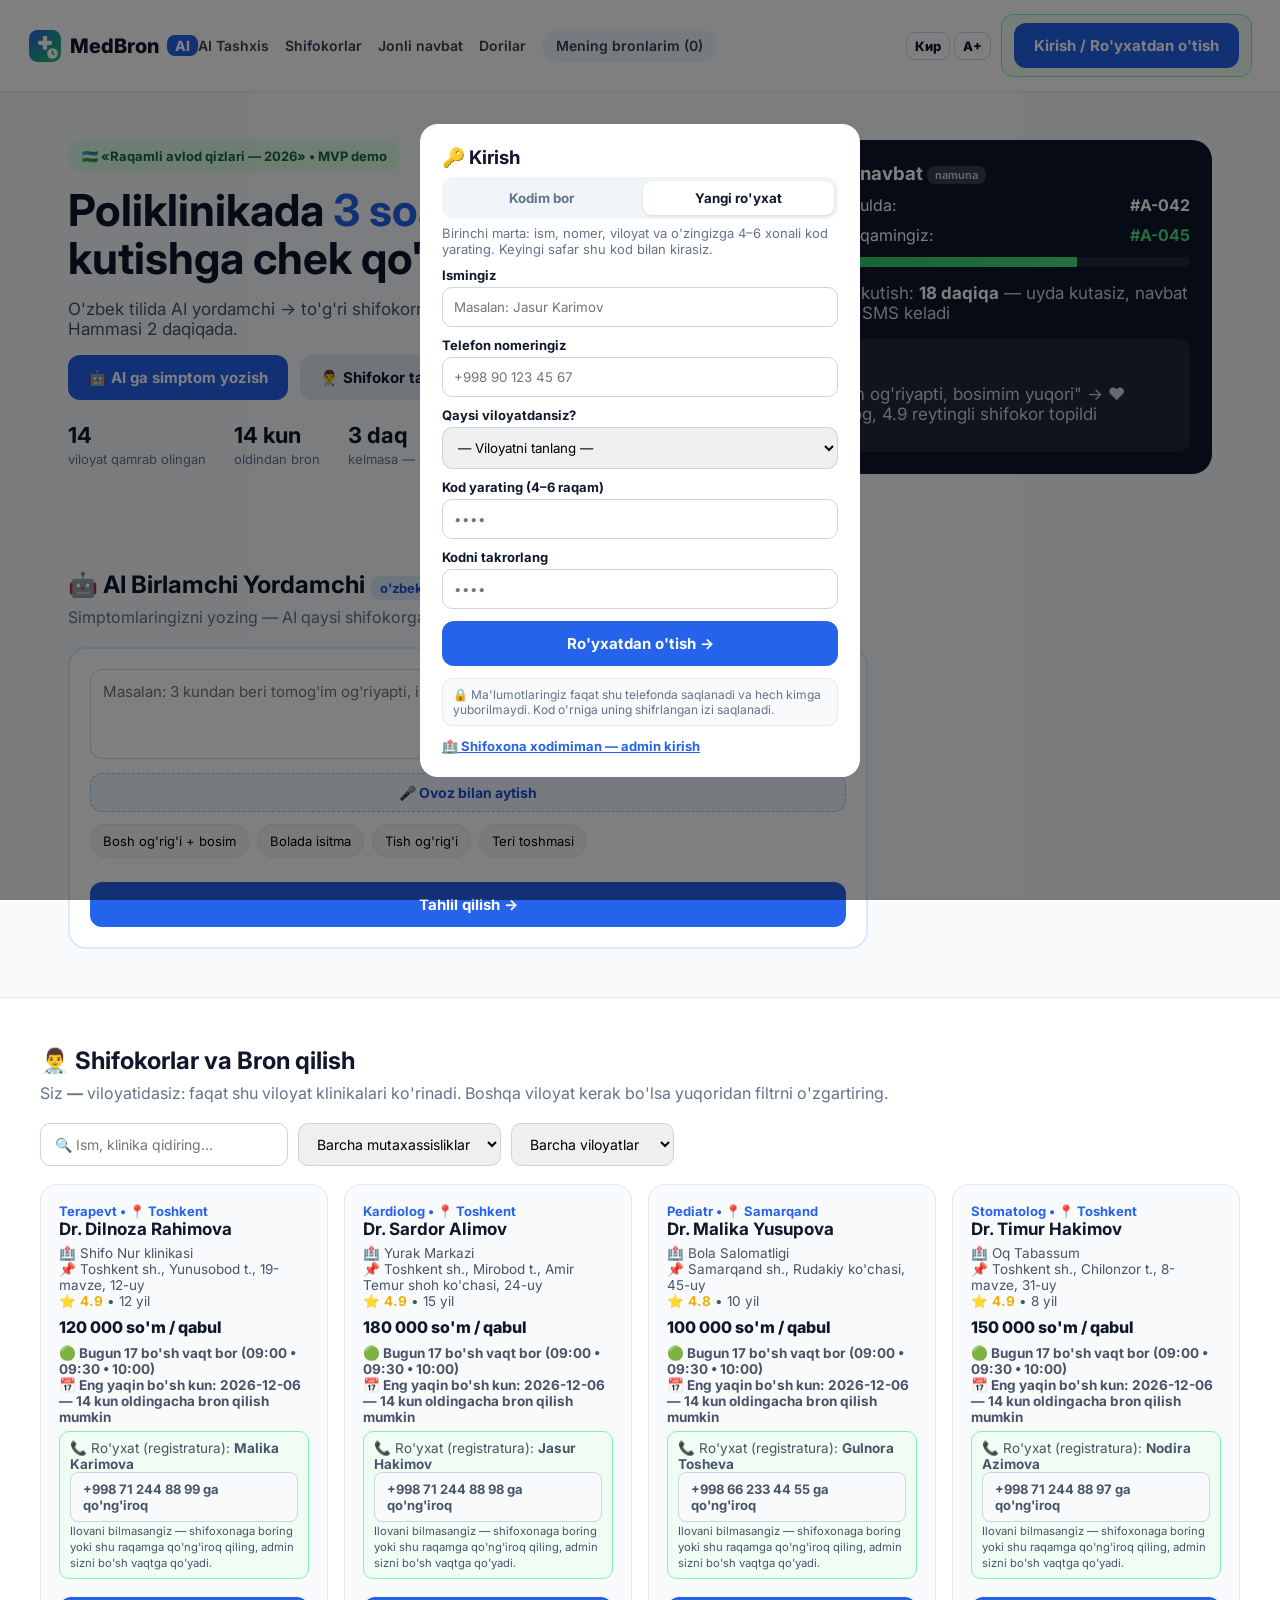
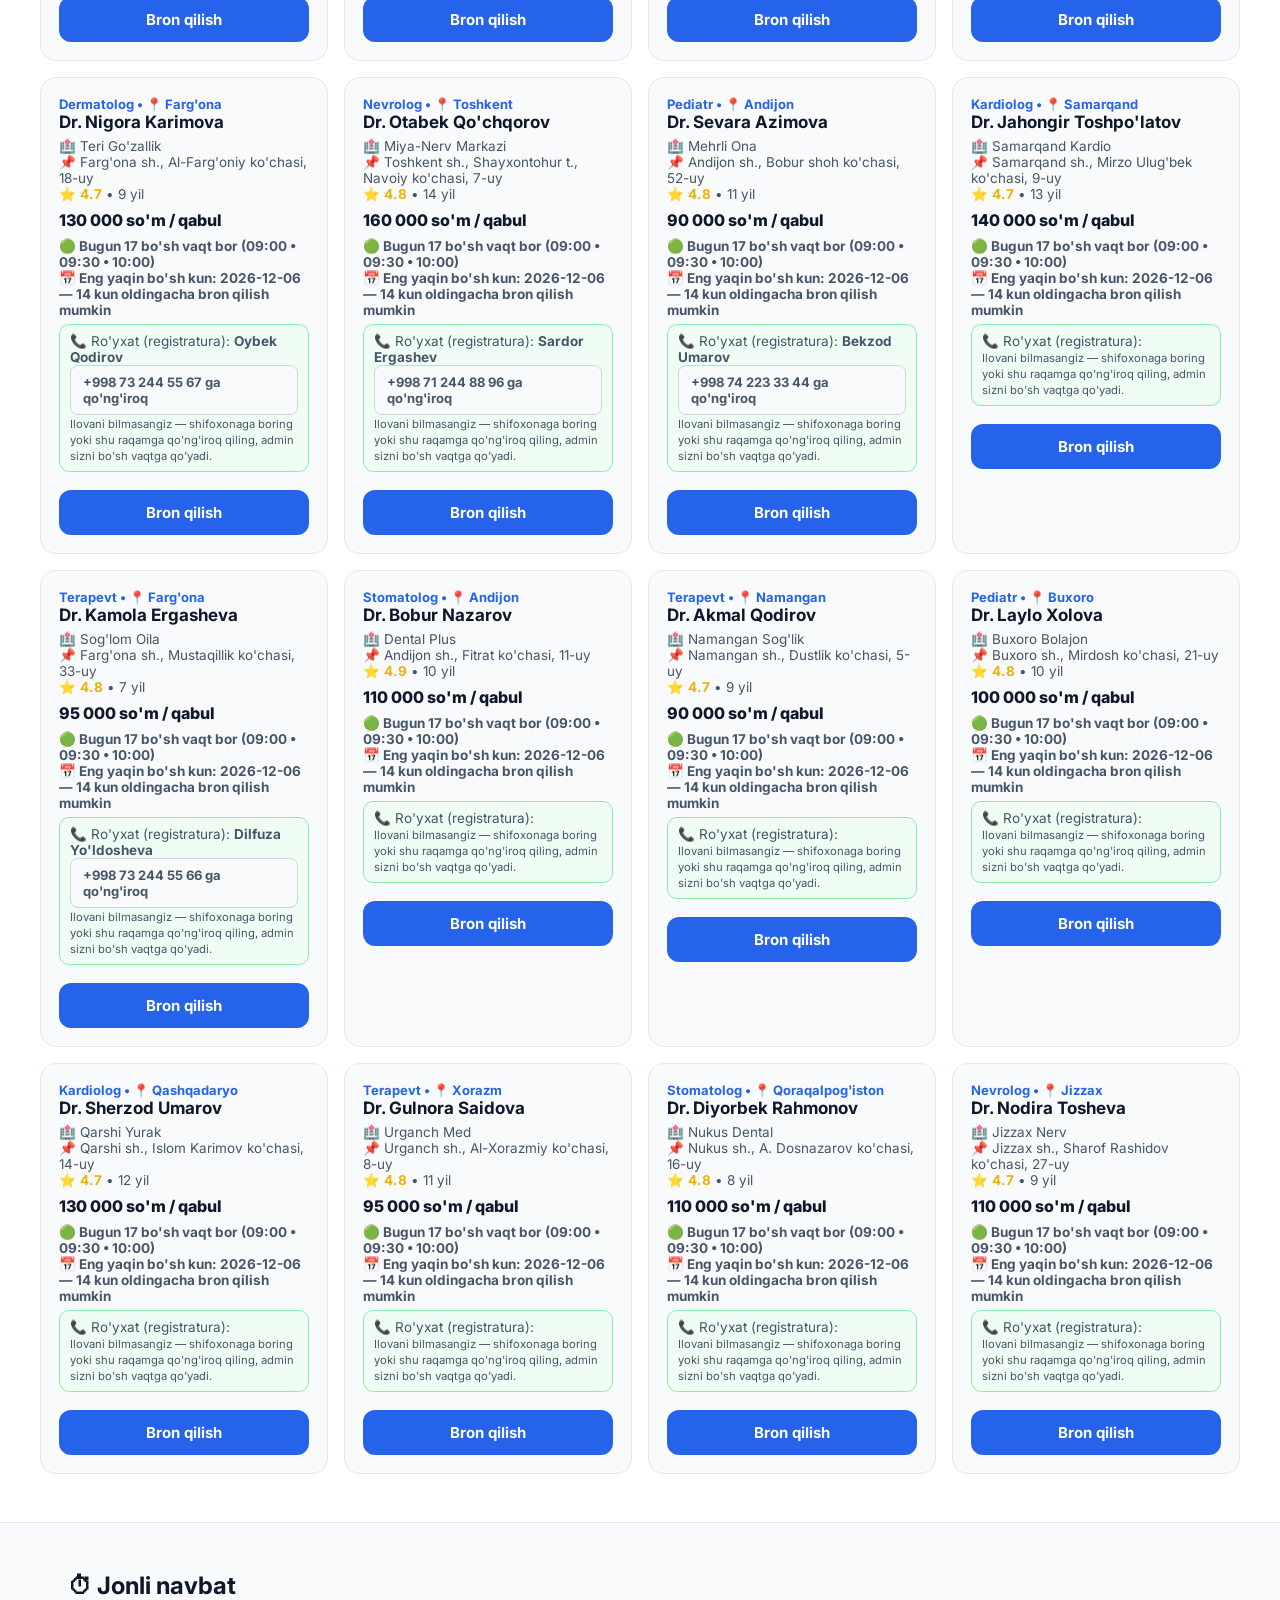
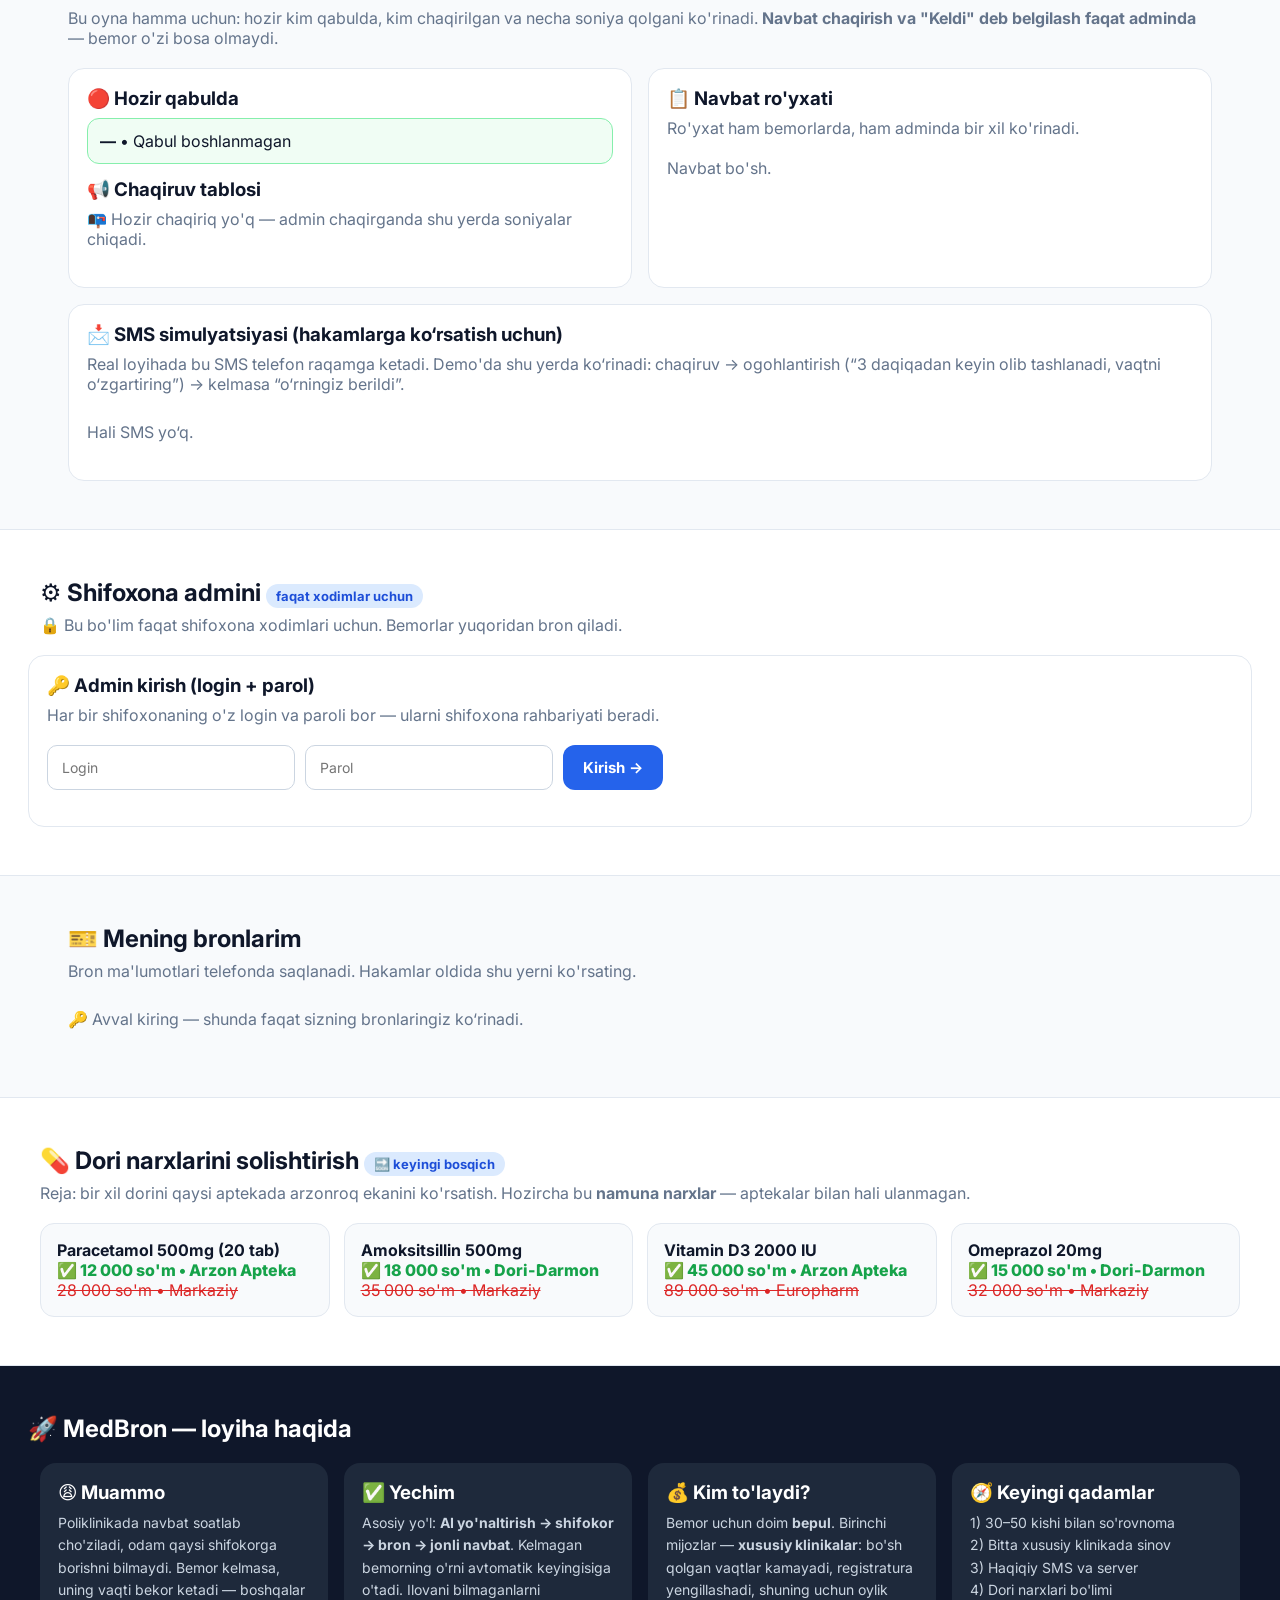
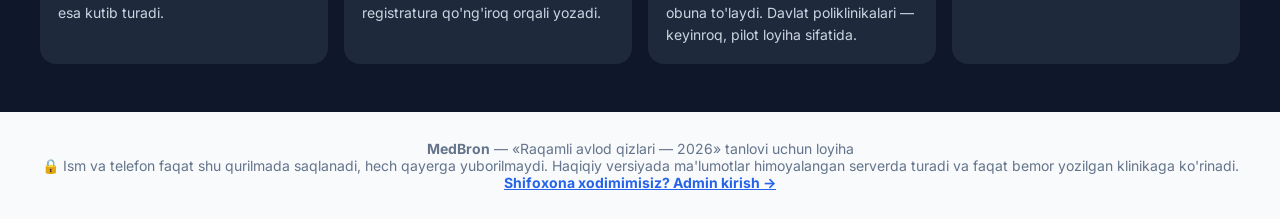
==== commit 8e87b16a: "Address mentor feedback: honest numbers, hidden passwords, accessibility - Replace unverified stats/" ====
--- a/index.html
+++ b/index.html
@@ -19,31 +19,35 @@
     <a href="#dorilar">Dorilar</a>
     <a href="#my" id="myCountBtn">Mening bronlarim (0)</a>
   </div>
+  <div class="a11y no-tr">
+    <button id="scriptBtn" class="a11y-btn" onclick="toggleScript()" title="Kirill / Lotin yozuvi">Кир</button>
+    <button id="bigBtn" class="a11y-btn" onclick="toggleBig()" title="Katta shrift">A+</button>
+  </div>
   <div id="userBadge" class="user-badge"></div>
 </nav>
 
 <header class="hero">
   <div class="hero-text">
-    <div class="badge">🇺🇿 O'zbekiston uchun #1 MedTech Startup • 2026</div>
+    <div class="badge">🇺🇿 «Raqamli avlod qizlari — 2026» • MVP demo</div>
     <h1>Poliklinikada <span>3 soat</span> navbat kutishga chek qo'ying.</h1>
-    <p>O'zbek tilida AI yordamchi → to'g'ri shifokorni topish → online bron → tirik navbat. Hammasi 2 daqiqada.</p>
+    <p>O'zbek tilida AI yordamchi → to'g'ri shifokorni topish → onlayn bron → tirik navbat. Hammasi 2 daqiqada.</p>
     <div class="hero-btns">
       <button class="btn primary" onclick="scrollToId('ai')">🤖 AI ga simptom yozish</button>
       <button class="btn ghost" onclick="scrollToId('doctors')">👨‍⚕️ Shifokor tanlash</button>
     </div>
     <div class="stats">
-      <div><b>12,400+</b><span>test foydalanuvchi</span></div>
-      <div><b>87%</b><span>navbat vaqti tejaldi</span></div>
-      <div><b>140+</b><span>ulanadigan klinikalar</span></div>
+      <div><b>14</b><span>viloyat qamrab olingan</span></div>
+      <div><b>14 kun</b><span>oldindan bron</span></div>
+      <div><b>3 daq</b><span>kelmasa — o'rin keyingisiga</span></div>
     </div>
   </div>
   <div class="hero-card">
-    <h3>🔴 Jonli navbat — Toshkent, 1-poliklinika</h3>
+    <h3>🔴 Jonli navbat <small class="demo-tag">namuna</small></h3>
     <div class="queue-demo">
       <div class="q-row"><span>Hozir qabulda:</span><b>#A-042</b></div>
       <div class="q-row highlight"><span>Sizning raqamingiz:</span><b id="demoQueue">#A-045</b></div>
       <div class="q-bar"><div class="q-fill"></div></div>
-      <p>Taxminiy kutish: <b>18 daqiqa</b> (avval 3 soat 20 daq edi)</p>
+      <p>Taxminiy kutish: <b>18 daqiqa</b> — uyda kutasiz, navbat kelganda SMS keladi</p>
     </div>
     <div class="mini-ai">
       <b>AI misol:</b>
@@ -57,6 +61,7 @@
   <p class="sub">Simptomlaringizni yozing — AI qaysi shifokorga borishni, shoshilinchlikni va nima qilishni aytadi.</p>
   <div class="ai-box">
     <textarea id="symptomInput" placeholder="Masalan: 3 kundan beri tomog'im og'riyapti, isitmam 38, yo'tal bor..."></textarea>
+    <button type="button" id="micBtn" class="mic-btn" onclick="voiceInput()">🎤 Ovoz bilan aytish</button>
     <div class="ai-chips">
       <button onclick="setSymptom('Boshim qattiq og\'riyapti, ko\'nglim ayniyapti, bosimim 150/100')">Bosh og'rig'i + bosim</button>
       <button onclick="setSymptom('Bolamda isitma 39, yo\'tal, holsizlik')">Bolada isitma</button>
@@ -75,8 +80,8 @@
     <input id="searchInput" placeholder="🔍 Ism, klinika qidiring..." oninput="renderDoctors()">
     <select id="specFilter" onchange="renderDoctors()">
       <option value="">Barcha mutaxassisliklar</option>
-      <option>Terapevt</option><option>Pediatr</option><option>Kardiolog</option>
-      <option>Stomatolog</option><option>Dermatolog</option><option>Nevrolog</option>
+      <option value="Terapevt">Terapevt</option><option value="Pediatr">Pediatr</option><option value="Kardiolog">Kardiolog</option>
+      <option value="Stomatolog">Stomatolog</option><option value="Dermatolog">Dermatolog</option><option value="Nevrolog">Nevrolog</option>
     </select>
     <select id="cityFilter" onchange="renderDoctors()">
       <option value="">Barcha viloyatlar</option>
@@ -113,10 +118,10 @@
   <p class="sub" id="adminInfo">🔒 Bu bo'lim faqat shifoxona xodimlari uchun. Bemorlar yuqoridan bron qiladi.</p>
   <div class="q-card" id="adminLoginBox">
     <h3>🔑 Admin kirish (login + parol)</h3>
-    <p class="sub">Har bir shifoxonaning o'z logini bor. Masalan: <b>fargona1 / 1234</b>, <b>toshkent1 / 1234</b>, <b>samarqand1 / 1234</b>, <b>andijon1 / 1234</b>. Asosiy menyuda ko'rinmaydi.</p>
-    <div class="filters">
-      <input id="adminLogin" placeholder="Login (masalan fargona1)">
-      <input id="adminPass" type="password" placeholder="Parol">
+    <p class="sub">Har bir shifoxonaning o'z login va paroli bor — ularni shifoxona rahbariyati beradi.</p>
+    <div class="filters">
+      <input id="adminLogin" placeholder="Login" autocomplete="username">
+      <input id="adminPass" type="password" placeholder="Parol" autocomplete="current-password" onkeydown="if(event.key==='Enter')doAdminLogin()">
       <button class="btn primary" onclick="doAdminLogin()">Kirish →</button>
     </div>
   </div>
@@ -203,35 +208,51 @@
 </section>
 
 <section id="dorilar" class="section gray">
-  <h2>💊 Dori narxlarini solishtirish</h2>
-  <p class="sub">O'zbekistonda bir xil dori narxi 2-3 baravar farq qiladi. Biz eng arzon aptekani topamiz.</p>
+  <h2>💊 Dori narxlarini solishtirish <small>🔜 keyingi bosqich</small></h2>
+  <p class="sub">Reja: bir xil dorini qaysi aptekada arzonroq ekanini ko'rsatish. Hozircha bu <b>namuna narxlar</b> — aptekalar bilan hali ulanmagan.</p>
   <div class="pharm-grid" id="pharmGrid"></div>
 </section>
 
 <section id="biznes" class="section dark">
-  <h2>🚀 Nega MedBron 1-o'rin oladi?</h2>
+  <h2>🚀 MedBron — loyiha haqida</h2>
   <div class="pitch-grid">
-    <div class="pitch"><h3>😩 Muammo</h3><p>Yiliga 18 mln kishi poliklinikada o'rtacha 2.5 soat navbat kutadi. Qishloqlarda to'g'ri shifokor topish imkonsiz. Dori narxlarida tartibsizlik.</p></div>
-    <div class="pitch"><h3>✅ Yechim</h3><p>O'zbek tilidagi birinchi AI triaj + onlayn bron + tirik navbat + dori agregatori. Bitta ilovada.</p></div>
-    <div class="pitch"><h3>💰 Biznes model</h3><p>1) Klinikadan har brondan 8,000 so'm<br>2) Premium obuna 49,000 so'm/oy<br>3) Aptekalardan reklama. 2027 da 1.2 mlrd so'm daromad.</p></div>
-    <div class="pitch"><h3>🌍 Bozor</h3><p>O'zbekiston raqamli tibbiyot bozori: $180 mln. 36 mln aholining 70% smartfonga ega. Davlat "Digital Health 2030" dasturi bizni qo'llaydi.</p></div>
+    <div class="pitch"><h3>😩 Muammo</h3><p>Poliklinikada navbat soatlab cho'ziladi, odam qaysi shifokorga borishni bilmaydi. Bemor kelmasa, uning vaqti bekor ketadi — boshqalar esa kutib turadi.</p></div>
+    <div class="pitch"><h3>✅ Yechim</h3><p>Asosiy yo'l: <b>AI yo'naltirish → shifokor → bron → jonli navbat</b>. Kelmagan bemorning o'rni avtomatik keyingisiga o'tadi. Ilovani bilmaganlarni registratura qo'ng'iroq orqali yozadi.</p></div>
+    <div class="pitch"><h3>💰 Kim to'laydi?</h3><p>Bemor uchun doim <b>bepul</b>. Birinchi mijozlar — <b>xususiy klinikalar</b>: bo'sh qolgan vaqtlar kamayadi, registratura yengillashadi, shuning uchun oylik obuna to'laydi. Davlat poliklinikalari — keyinroq, pilot loyiha sifatida.</p></div>
+    <div class="pitch"><h3>🧭 Keyingi qadamlar</h3><p>1) 30–50 kishi bilan so'rovnoma<br>2) Bitta xususiy klinikada sinov<br>3) Haqiqiy SMS va server<br>4) Dori narxlari bo'limi</p></div>
   </div>
 </section>
 
 <footer>
-  <p><b>MedBron</b> — Startap MVP demo • Yaratuvchi: Sizning jamoangiz • Toshkent 2026</p>
-  <p>Hakamlar uchun: AI → Bron → Mening bronlarim zanjirini ko'rsating. Hammasi oflayn (internetsiz) ishlaydi.</p>
+  <p><b>MedBron</b> — «Raqamli avlod qizlari — 2026» tanlovi uchun loyiha</p>
+  <p id="authorLine"></p>
+  <p>🔒 Ism va telefon faqat shu qurilmada saqlanadi, hech qayerga yuborilmaydi. Haqiqiy versiyada ma'lumotlar himoyalangan serverda turadi va faqat bemor yozilgan klinikaga ko'rinadi.</p>
   <p><a href="#admin" onclick="scrollToId('admin');return false;" style="color:#2563eb;font-weight:700">Shifoxona xodimimisiz? Admin kirish →</a></p>
 </footer>
 
 <div id="loginModal" class="modal">
   <div class="modal-card">
-    <h3>🔑 Kirish — ism, nomer, viloyat</h3>
-    <p class="muted">Avval kiring, keyin bazaga kirasiz. Viloyatingizga qarab faqat o'sha yerdagi klinikalar chiqadi.</p>
-    <label>Ismingiz</label><input id="loginName" placeholder="Masalan: Jasur Karimov">
-    <label>Telefon nomeringiz</label><input id="loginPhone" type="tel" inputmode="tel" placeholder="+998 90 123 45 67">
-    <label>Qaysi viloyatdansiz?</label><select id="loginRegion" style="width:100%;padding:11px;border:1.5px solid #cbd5e1;border-radius:10px"></select>
-    <button class="btn primary full" onclick="doLogin()">Bazaga kirish →</button>
+    <h3>🔑 Kirish</h3>
+    <div class="login-tabs">
+      <button type="button" id="tabSignin" class="login-tab" onclick="setLoginMode('signin')">Kodim bor</button>
+      <button type="button" id="tabSignup" class="login-tab" onclick="setLoginMode('signup')">Yangi ro'yxat</button>
+    </div>
+    <div id="signinBox">
+      <p class="muted">Ro'yxatdan o'tganda o'zingiz yaratgan kod bilan kiring.</p>
+      <label>Ismingiz</label><input id="signinName" placeholder="Masalan: Jasur Karimov" autocomplete="username">
+      <label>Kodingiz</label><input id="signinPin" type="password" inputmode="numeric" maxlength="6" placeholder="••••" autocomplete="current-password" onkeydown="if(event.key==='Enter')doSignin()">
+      <button class="btn primary full" onclick="doSignin()">Kirish →</button>
+    </div>
+    <div id="signupBox" class="hidden">
+      <p class="muted">Birinchi marta: ism, nomer, viloyat va o'zingizga 4–6 xonali kod yarating. Keyingi safar shu kod bilan kirasiz.</p>
+      <label>Ismingiz</label><input id="loginName" placeholder="Masalan: Jasur Karimov" autocomplete="username">
+      <label>Telefon nomeringiz</label><input id="loginPhone" type="tel" inputmode="tel" placeholder="+998 90 123 45 67">
+      <label>Qaysi viloyatdansiz?</label><select id="loginRegion" style="width:100%;padding:11px;border:1.5px solid #cbd5e1;border-radius:10px"></select>
+      <label>Kod yarating (4–6 raqam)</label><input id="loginPin" type="password" inputmode="numeric" maxlength="6" placeholder="••••" autocomplete="new-password">
+      <label>Kodni takrorlang</label><input id="loginPin2" type="password" inputmode="numeric" maxlength="6" placeholder="••••" autocomplete="new-password" onkeydown="if(event.key==='Enter')doLogin()">
+      <button class="btn primary full" onclick="doLogin()">Ro'yxatdan o'tish →</button>
+    </div>
+    <p class="privacy-note">🔒 Ma'lumotlaringiz faqat shu telefonda saqlanadi va hech kimga yuborilmaydi. Kod o'rniga uning shifrlangan izi saqlanadi.</p>
     <button class="link-btn" onclick="document.getElementById('loginModal').classList.add('hidden');scrollToId('admin')">🏥 Shifoxona xodimiman — admin kirish</button>
   </div>
 </div>
@@ -275,5 +296,6 @@
 <script src="js/booking.js"></script>
 <script src="js/queue.js"></script>
 <script src="js/admin.js"></script>
+<script src="js/a11y.js"></script>
 </body>
 </html>
--- a/styles.css
+++ b/styles.css
@@ -106,10 +106,13 @@
 .ai-note{margin-top:12px;font-size:12.5px;color:#64748b;border-top:1px dashed #cbd5e1;padding-top:8px}
 .ai-result.ai-danger{background:#fef2f2;border-color:#fca5a5}.ai-danger h3{color:#b91c1c}
 .danger{background:#dc2626;color:#fff}.danger:hover{background:#b91c1c}
+.login-tabs{display:flex;gap:6px;background:#f1f5f9;border-radius:12px;padding:4px;margin:8px 0 6px}
+.login-tab{flex:1;border:none;background:none;padding:9px;border-radius:9px;font-weight:700;color:#64748b;cursor:pointer}
+.login-tab.active{background:#fff;color:#0f172a;box-shadow:0 1px 3px rgba(0,0,0,.12)}
 .link-btn{background:none;border:none;color:#2563eb;font-weight:700;cursor:pointer;font-size:13px;margin-top:12px;text-decoration:underline}
 /* Foydalanuvchi belgisi */
-.ub-name{white-space:nowrap}
-.ub-btn{padding:5px 9px;font-size:12px}
+.ub-name{white-space:nowrap;overflow:hidden;text-overflow:ellipsis;min-width:0}
+.ub-btn{padding:5px 9px;font-size:12px;white-space:nowrap;flex:none}
 /* Pastki menyu — faqat telefonda */
 .bottom-nav{display:none}
 section[id]{scroll-margin-top:80px}
@@ -122,7 +125,8 @@
   nav{padding:8px 14px;gap:8px}
   .logo{font-size:17px}.logo-img{width:28px;height:28px}.logo span{font-size:11px;padding:1px 6px}
   nav>.nav-links{display:none}
-  .user-badge{background:none;border:none;padding:0;gap:6px;font-size:12.5px}
+  .user-badge{background:none;border:none;padding:0;gap:6px;font-size:12.5px;flex-wrap:nowrap;min-width:0;flex:1;justify-content:flex-end}
+  nav{flex-wrap:nowrap}.logo{flex:none}
   .user-badge .ub-extra{display:none}
   .user-badge .btn{padding:8px 12px;font-size:13px}
   section[id]{scroll-margin-top:56px}
@@ -196,3 +200,13 @@
   footer{padding:24px 16px;font-size:13px}
 }
 @keyframes sheetUp{from{transform:translateY(40px);opacity:.4}to{transform:none;opacity:1}}
+/* Qulaylik tugmalari, ovoz, katta shrift */
+.a11y{display:flex;gap:4px;margin-left:auto;margin-right:10px}
+.a11y-btn{border:1.5px solid #cbd5e1;background:#fff;border-radius:9px;padding:5px 8px;font-weight:800;font-size:13px;cursor:pointer;min-width:36px;color:#0f172a}
+.a11y-btn.on{background:#2563eb;border-color:#2563eb;color:#fff}
+.mic-btn{margin-top:10px;border:1.5px dashed #93c5fd;background:#eff6ff;color:#1d4ed8;border-radius:12px;padding:10px 14px;font-weight:700;font-size:14px;cursor:pointer;width:100%}
+.mic-btn.rec{background:#fee2e2;border-color:#f87171;color:#b91c1c;animation:pl 1s infinite}
+html.big body{zoom:1.18}
+.demo-tag{background:#334155;color:#cbd5e1;font-size:11px;padding:2px 8px;border-radius:8px;vertical-align:middle;font-weight:600}
+.privacy-note{font-size:12px;color:#64748b;background:#f8fafc;border:1px solid #e2e8f0;border-radius:10px;padding:8px 10px;margin-top:12px}
+@media(max-width:800px){.a11y{margin-right:4px}.a11y-btn{padding:4px 6px;min-width:32px;font-size:12px}}
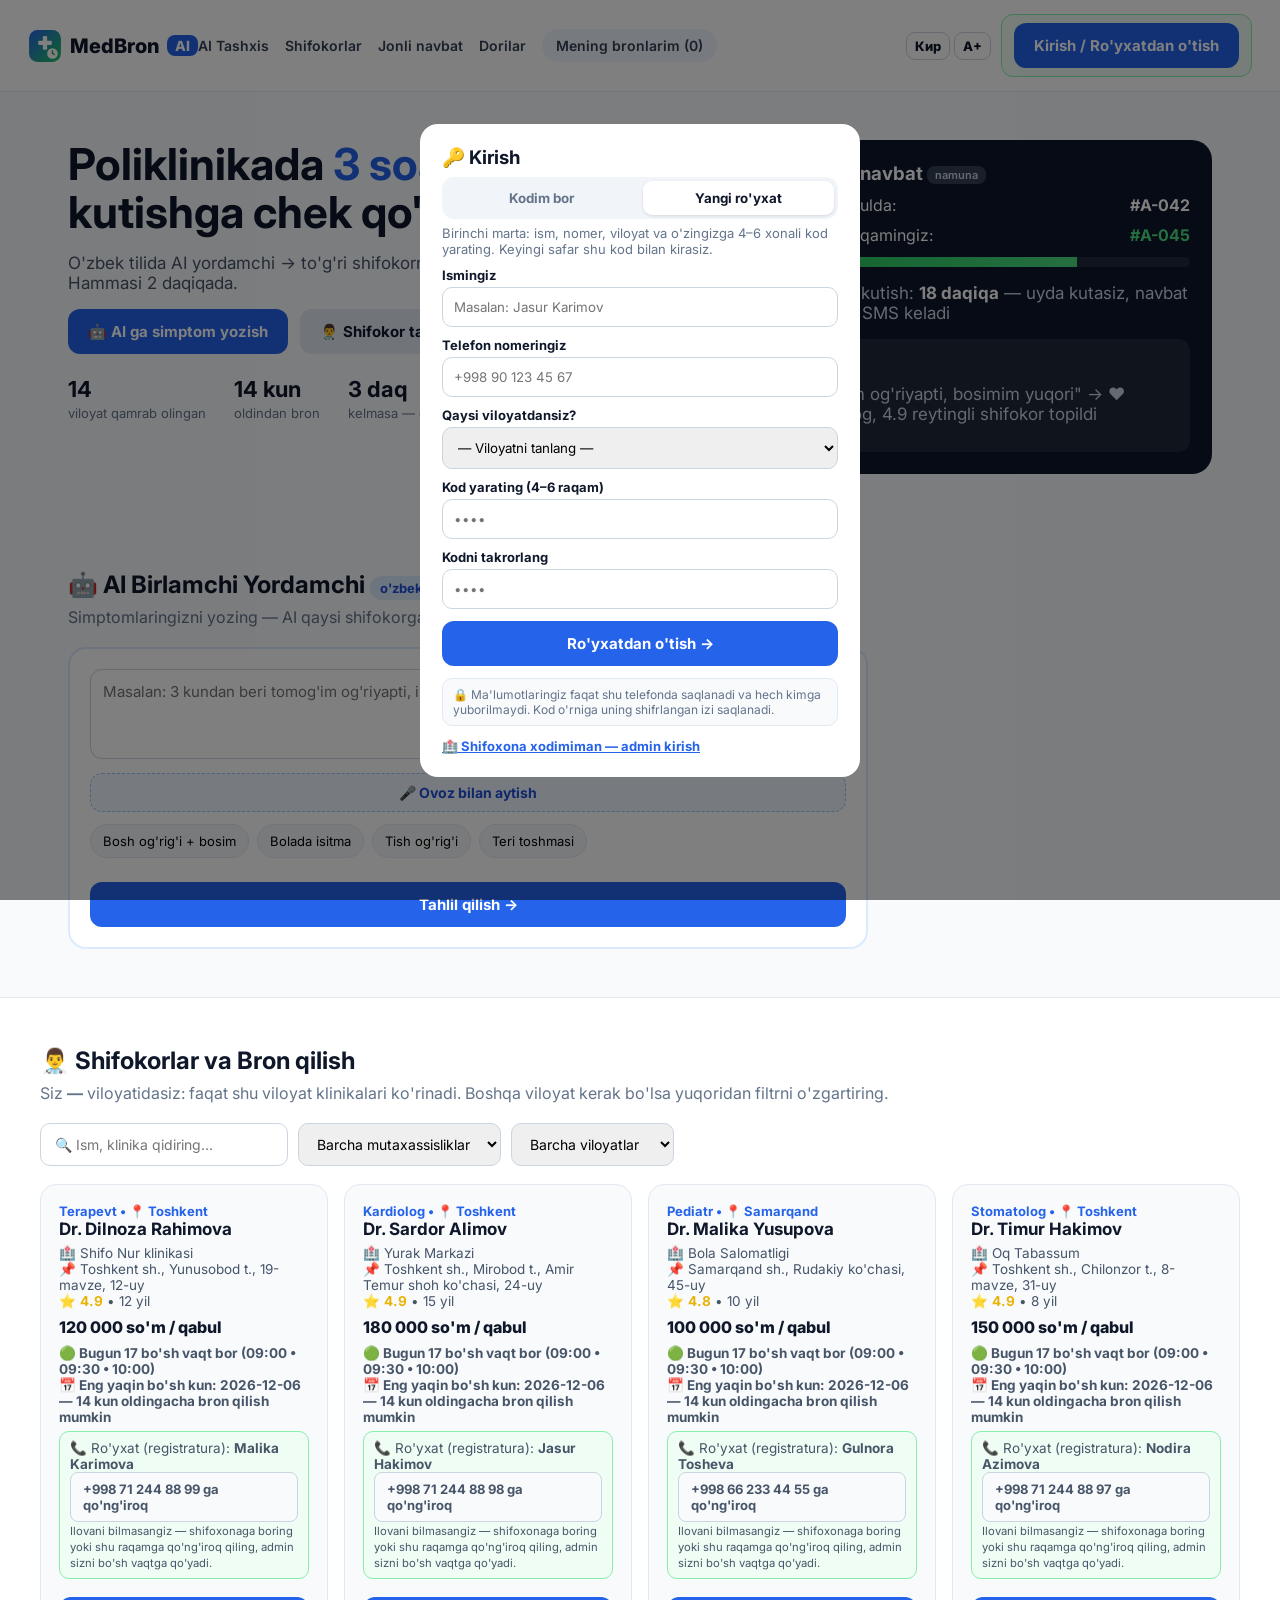
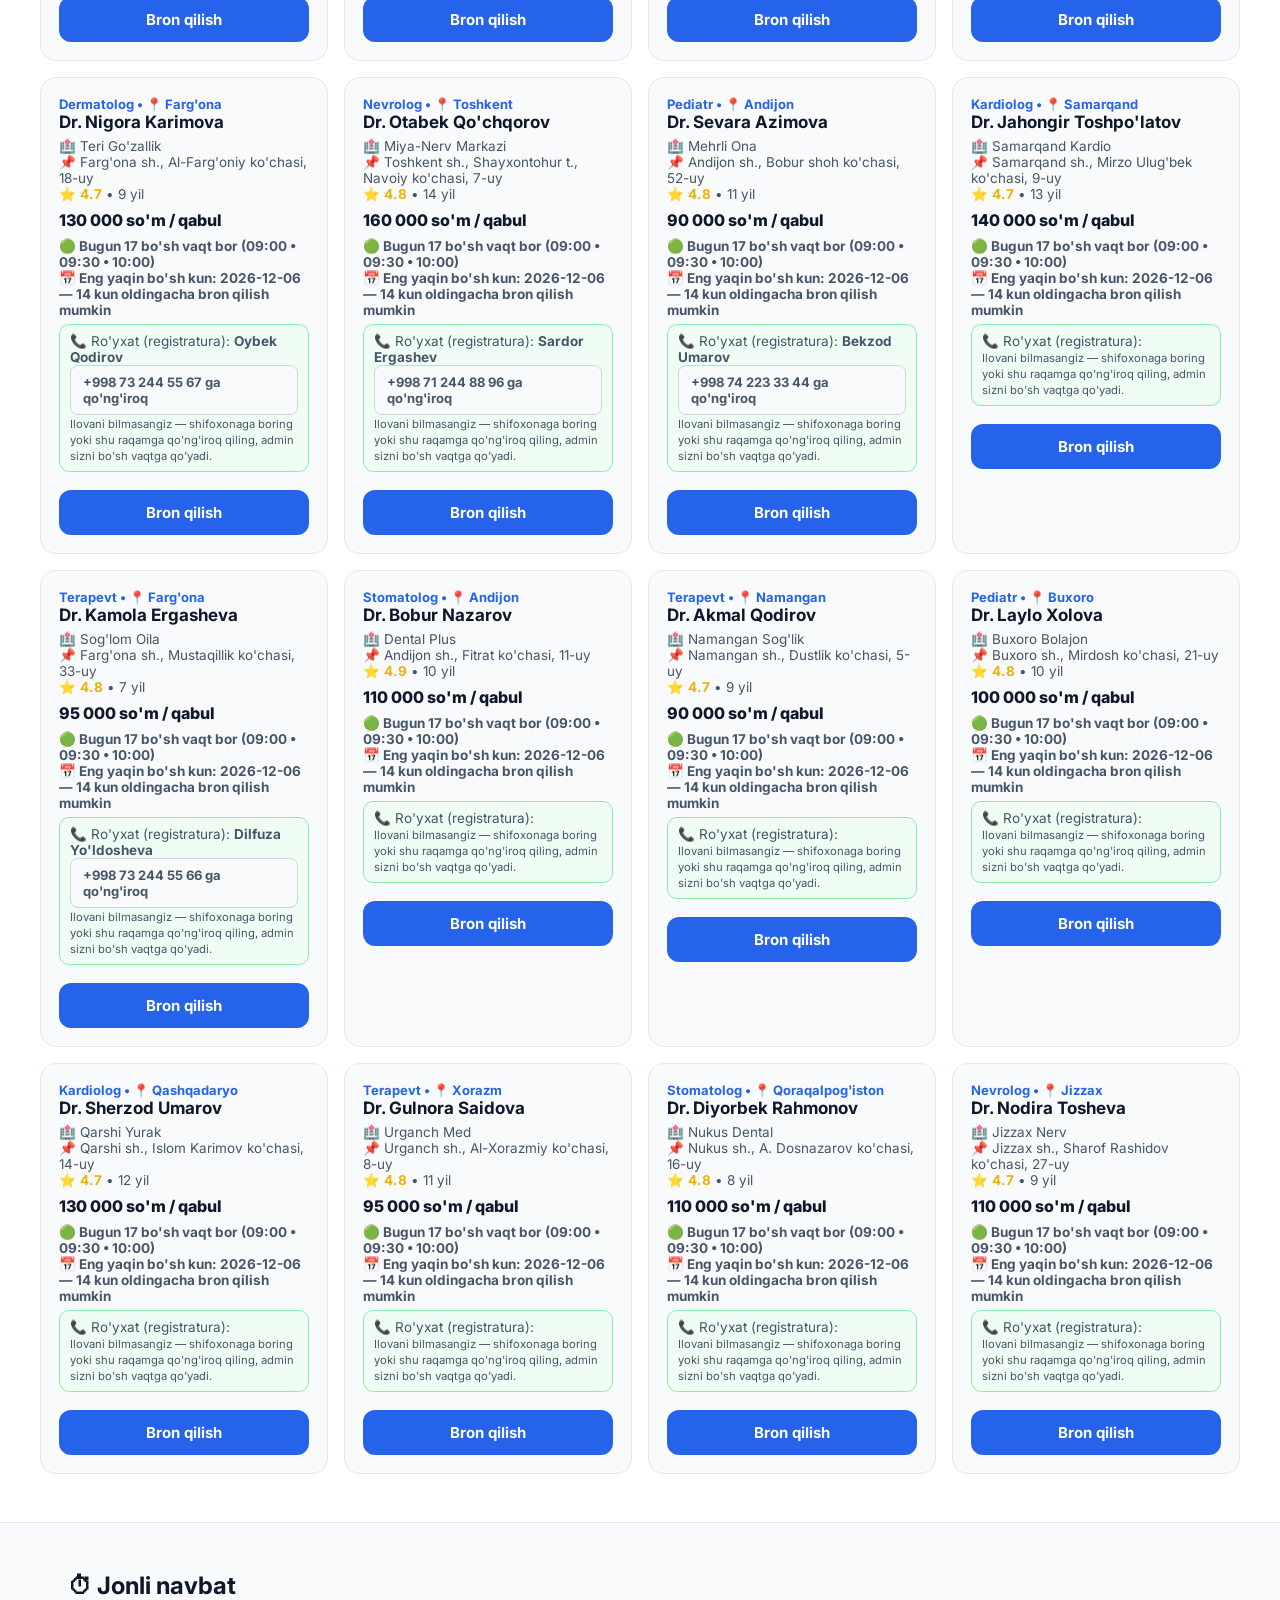
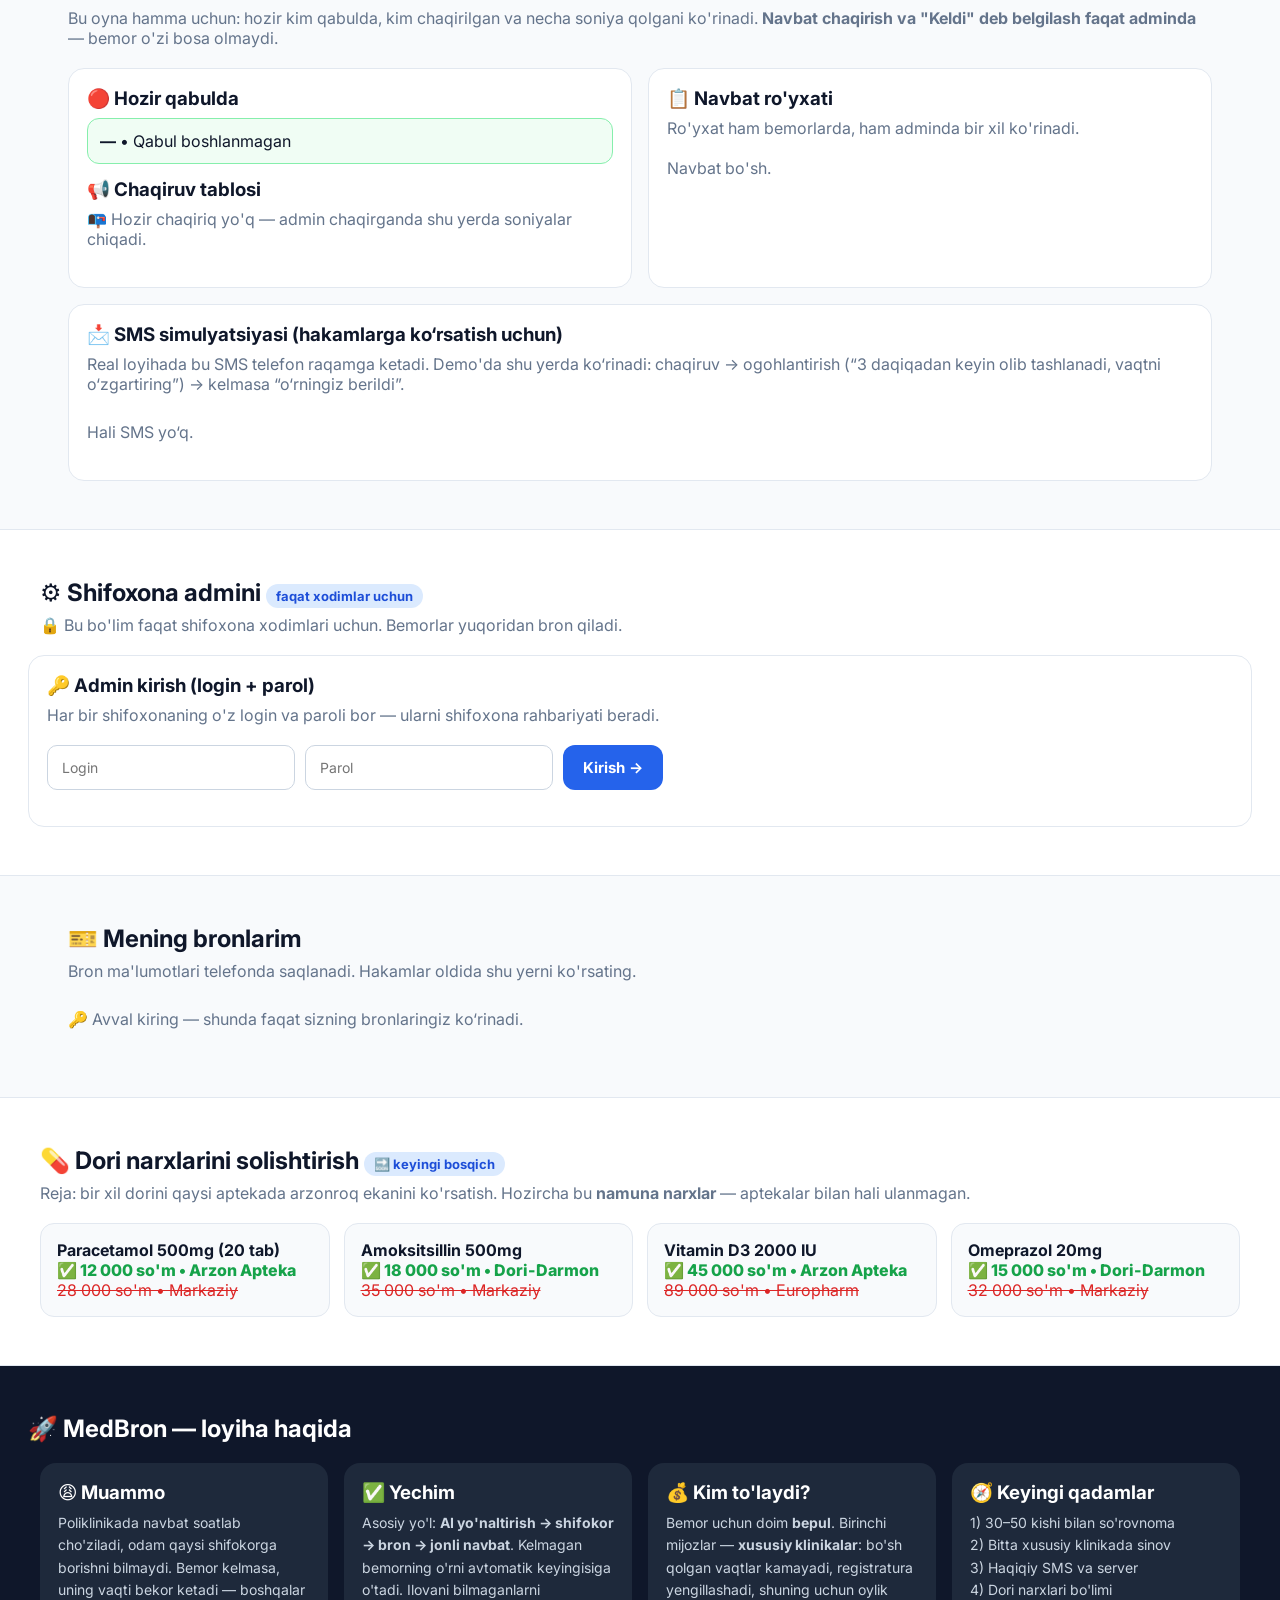
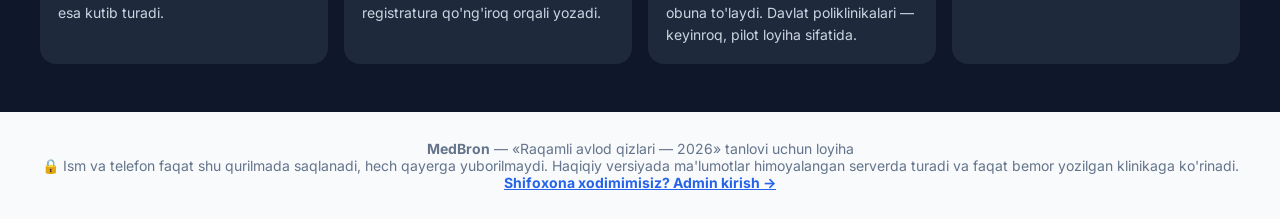
==== commit 55312374: "Remove hero badge Co-Authored-By: Claude Opus 5.5 <noreply@anthropic.com>" ====
--- a/index.html
+++ b/index.html
@@ -28,7 +28,6 @@
 
 <header class="hero">
   <div class="hero-text">
-    <div class="badge">🇺🇿 «Raqamli avlod qizlari — 2026» • MVP demo</div>
     <h1>Poliklinikada <span>3 soat</span> navbat kutishga chek qo'ying.</h1>
     <p>O'zbek tilida AI yordamchi → to'g'ri shifokorni topish → onlayn bron → tirik navbat. Hammasi 2 daqiqada.</p>
     <div class="hero-btns">
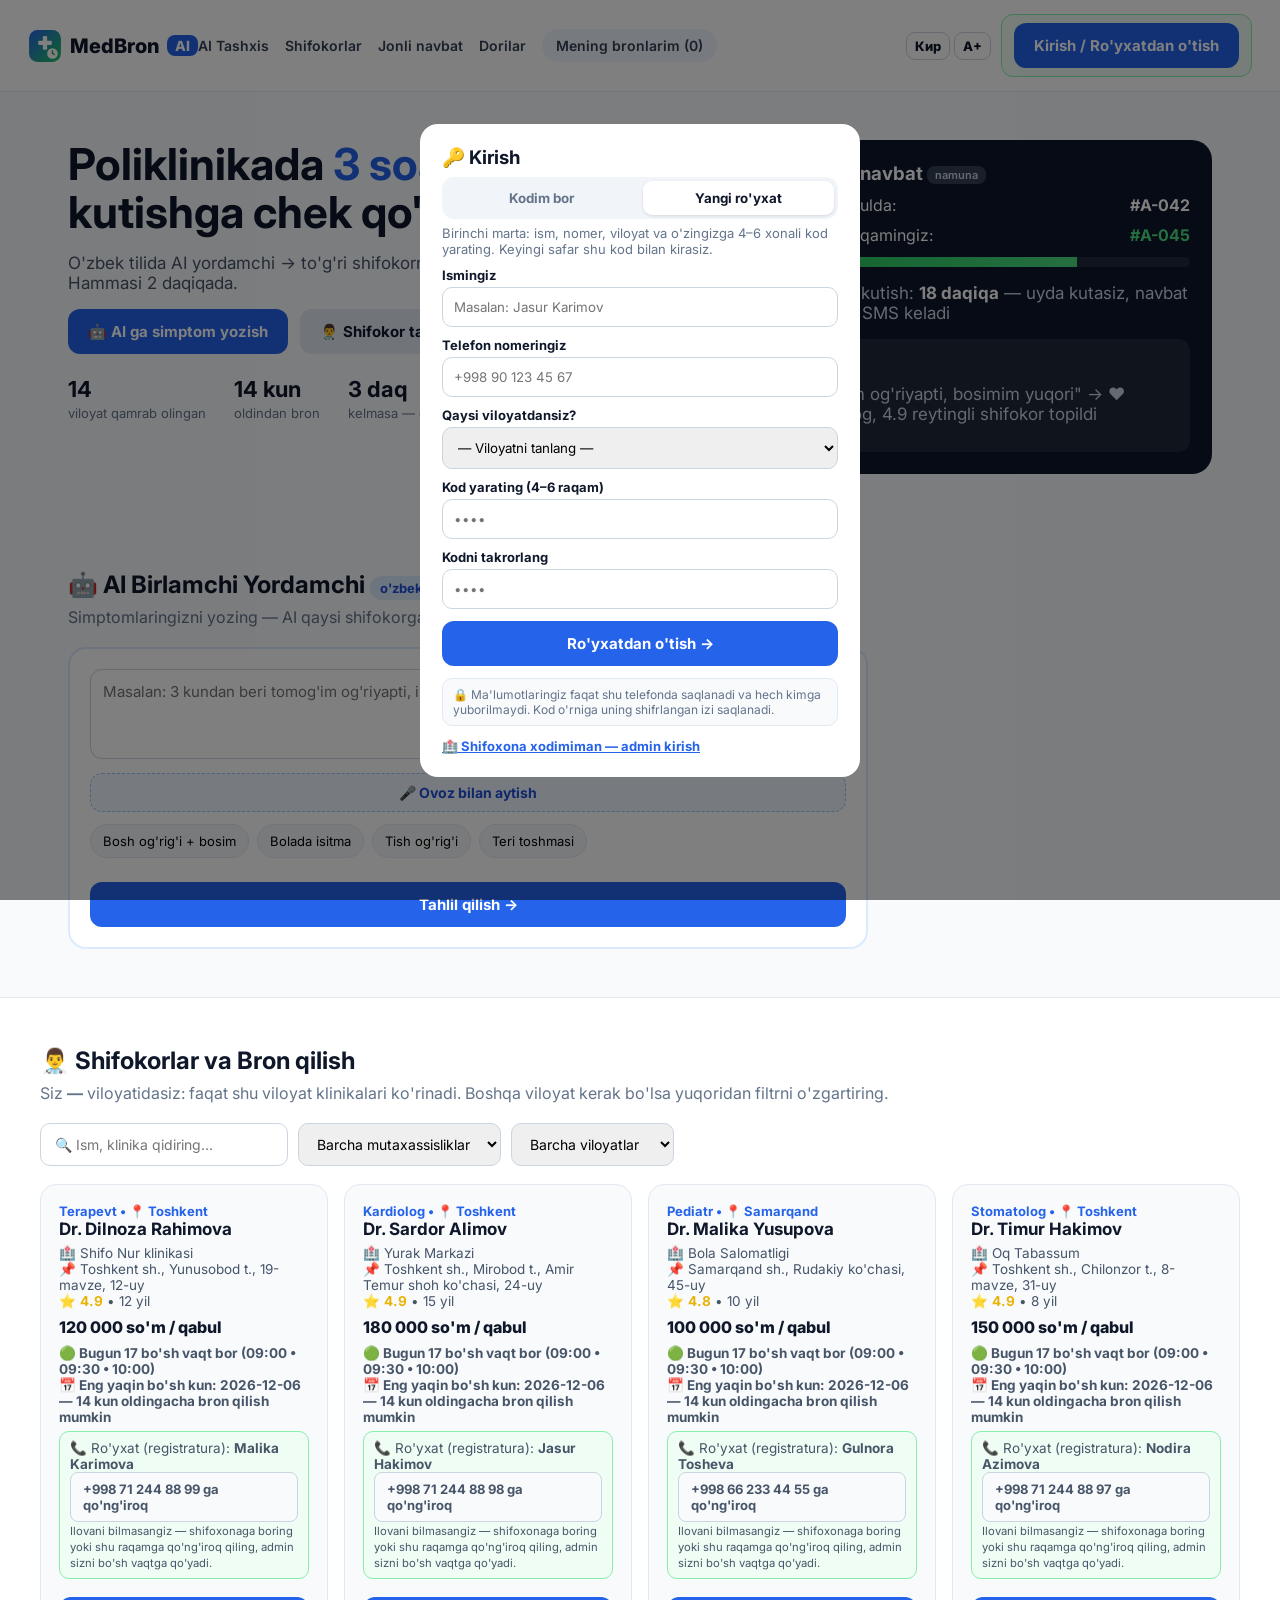
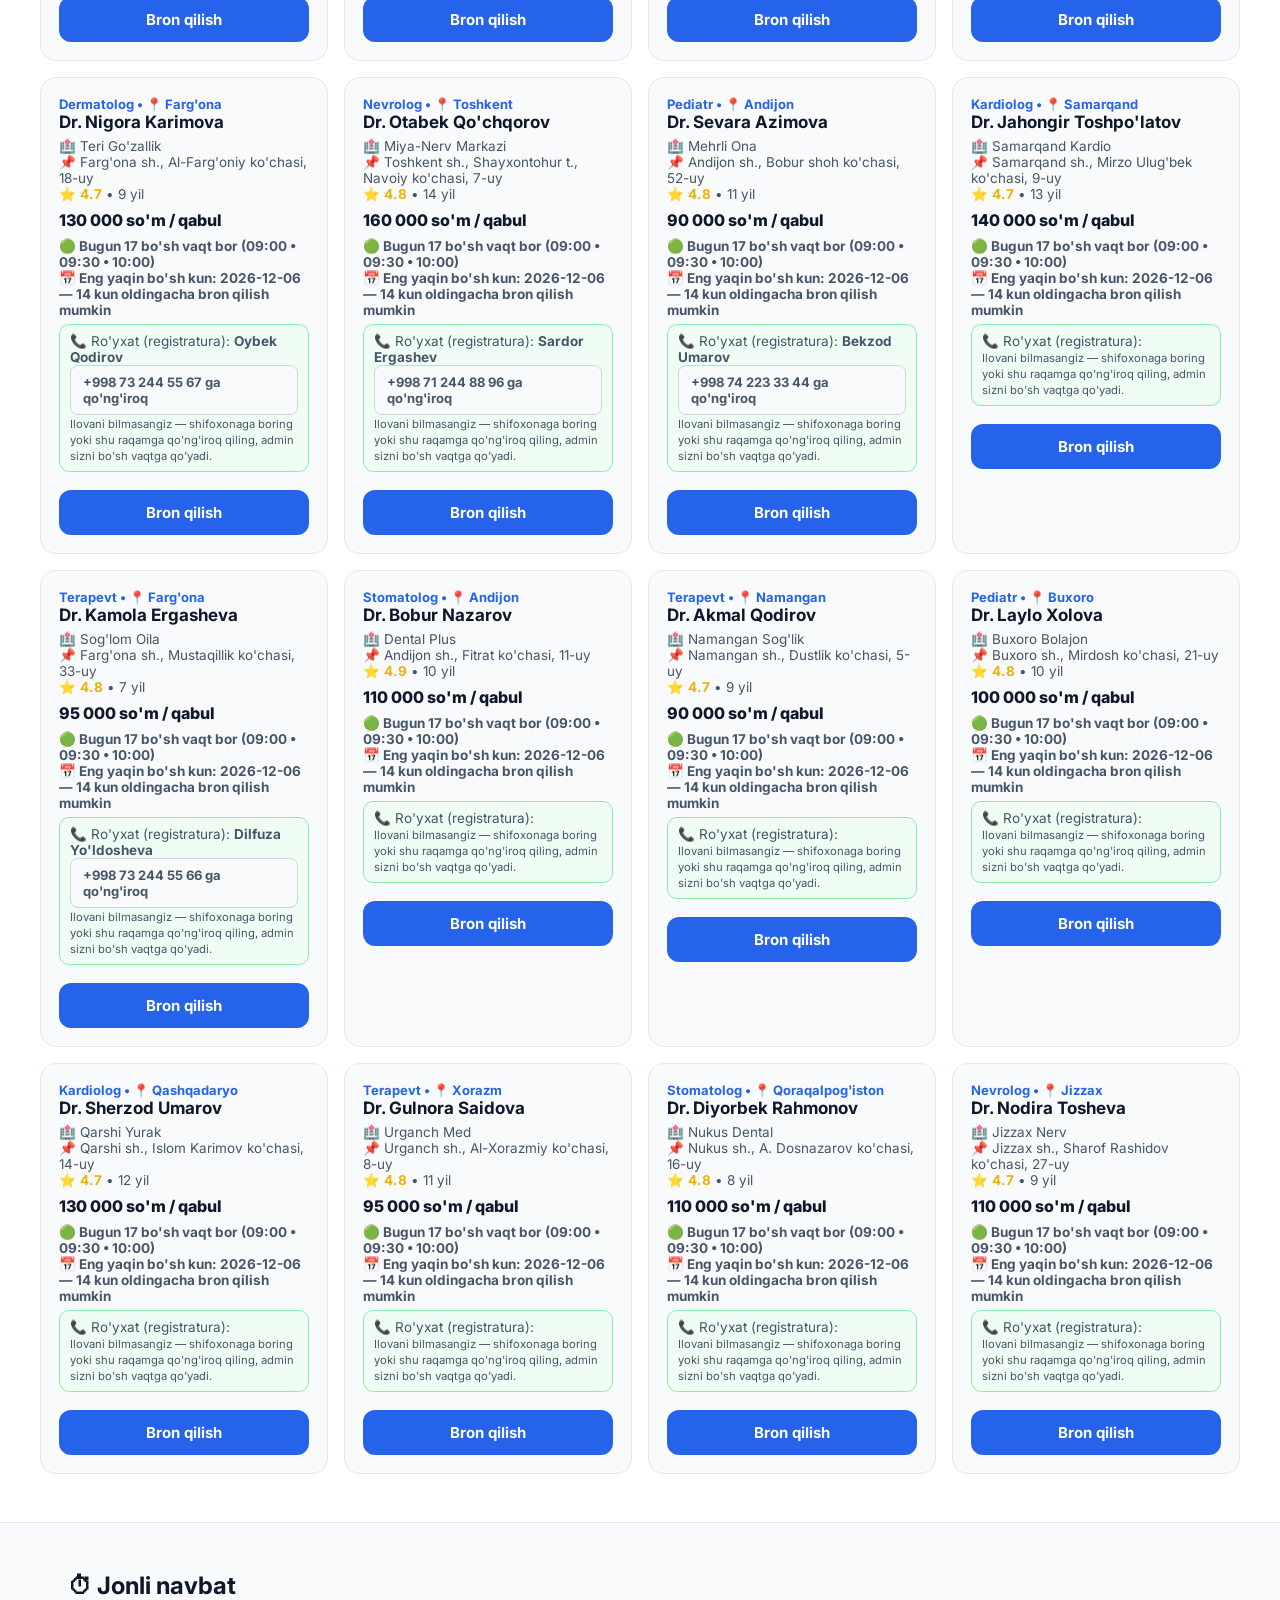
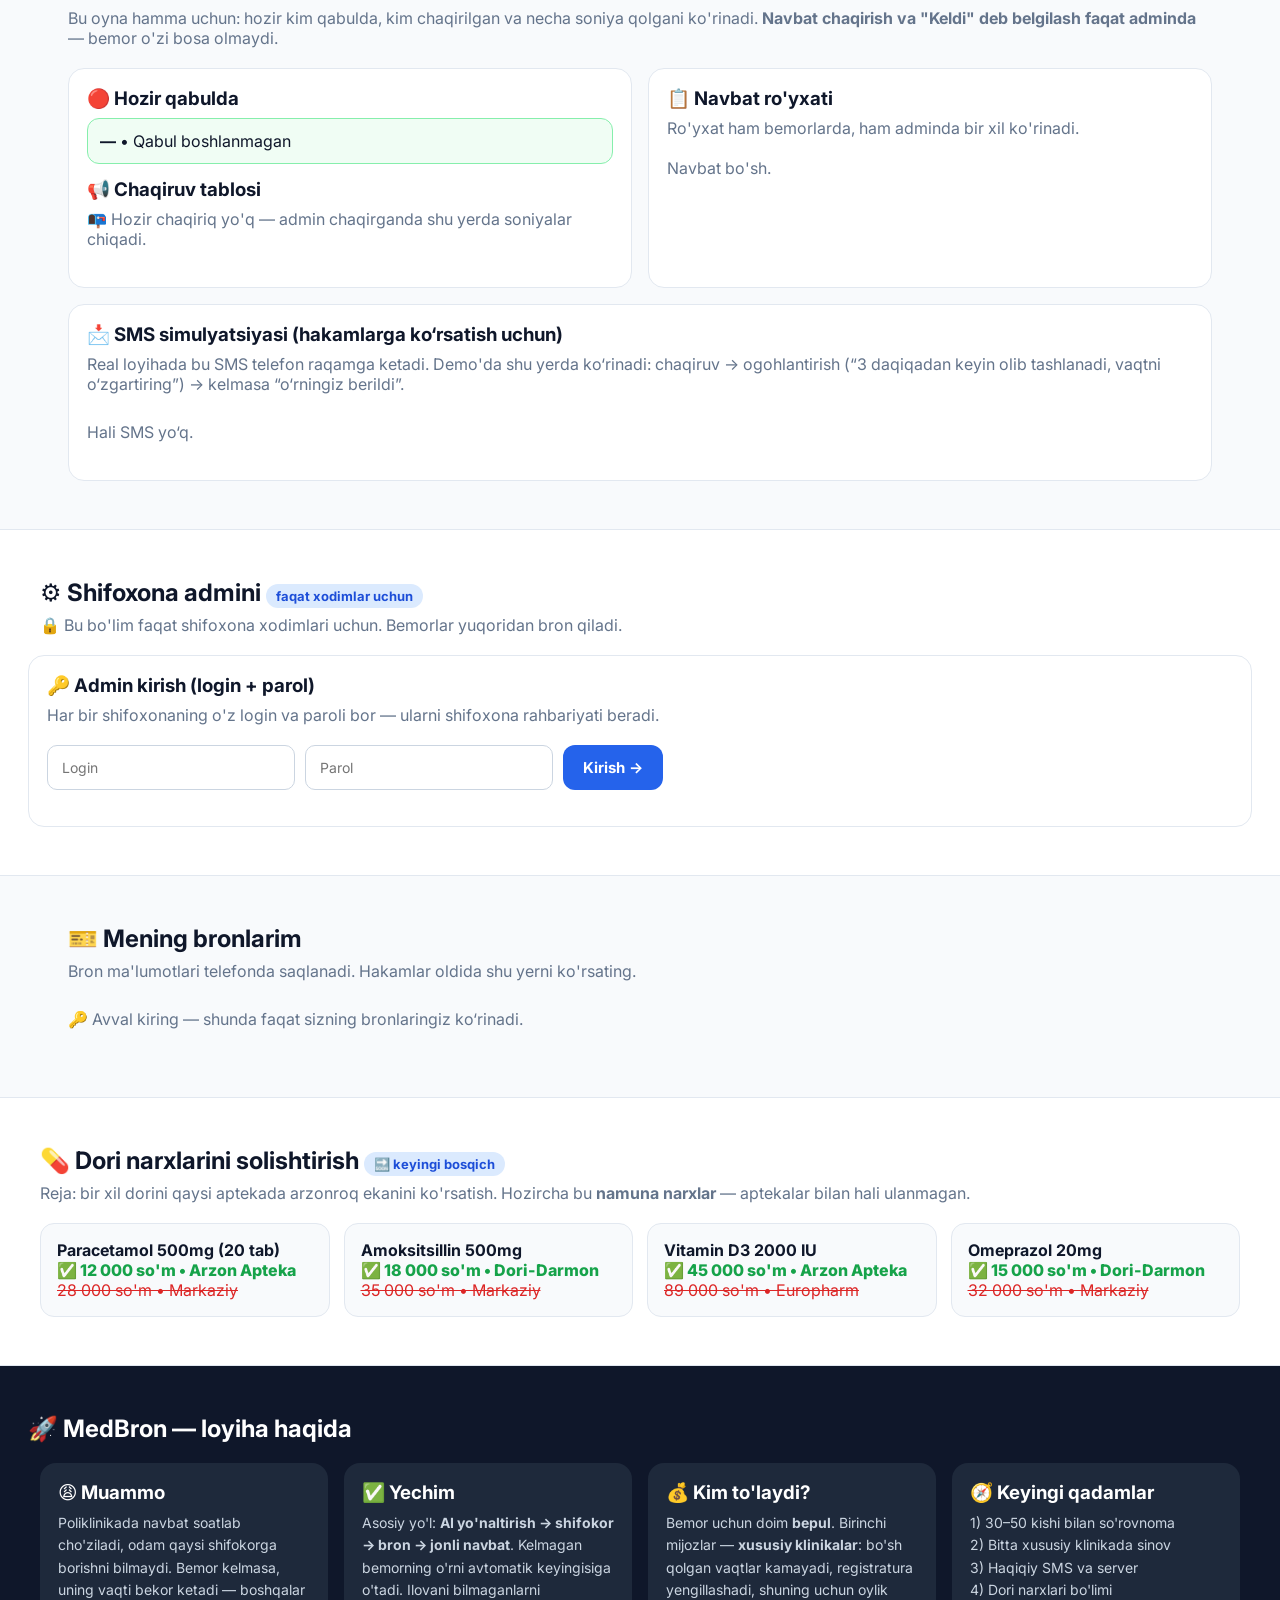
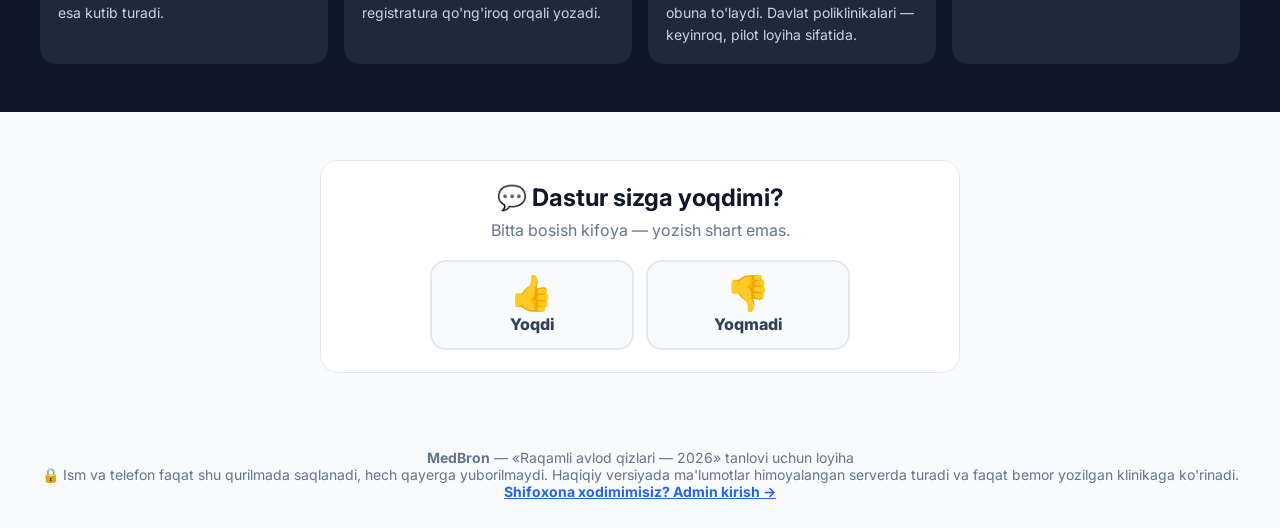
==== commit 7852d45c: "Add one-tap feedback, visit rating, map and calendar for bookings - "Did you like the app?" section:" ====
--- a/index.html
+++ b/index.html
@@ -161,6 +161,10 @@
     <div id="adminFeed" class="sms-log"></div>
   </div>
   <div class="q-card" style="margin-top:16px">
+    <h3>💬 Foydalanuvchi fikrlari</h3>
+    <div id="fbAdmin"></div>
+  </div>
+  <div class="q-card" style="margin-top:16px">
     <h3>🕒 Ish soatlarini sozlash <small>daqiqagacha</small></h3>
     <p class="sub">Ish boshlanish-tugash vaqtini yozing (masalan 09:15 – 18:45), oraliqni tanlang (15/20/30 daq), alohida soat qo'shing. Bitta odam olgan soat avtomatik <b>⛔ band</b> — keyingi odam ololmaydi.</p>
     <div class="filters">
@@ -219,6 +223,24 @@
     <div class="pitch"><h3>✅ Yechim</h3><p>Asosiy yo'l: <b>AI yo'naltirish → shifokor → bron → jonli navbat</b>. Kelmagan bemorning o'rni avtomatik keyingisiga o'tadi. Ilovani bilmaganlarni registratura qo'ng'iroq orqali yozadi.</p></div>
     <div class="pitch"><h3>💰 Kim to'laydi?</h3><p>Bemor uchun doim <b>bepul</b>. Birinchi mijozlar — <b>xususiy klinikalar</b>: bo'sh qolgan vaqtlar kamayadi, registratura yengillashadi, shuning uchun oylik obuna to'laydi. Davlat poliklinikalari — keyinroq, pilot loyiha sifatida.</p></div>
     <div class="pitch"><h3>🧭 Keyingi qadamlar</h3><p>1) 30–50 kishi bilan so'rovnoma<br>2) Bitta xususiy klinikada sinov<br>3) Haqiqiy SMS va server<br>4) Dori narxlari bo'limi</p></div>
+  </div>
+</section>
+
+<section id="fikr" class="section">
+  <div class="fb-card">
+    <h2>💬 Dastur sizga yoqdimi?</h2>
+    <p class="sub">Bitta bosish kifoya — yozish shart emas.</p>
+    <div class="fb-votes">
+      <button type="button" class="fb-vote up" id="fbUp" onclick="fbVote('up')"><span>👍</span>Yoqdi</button>
+      <button type="button" class="fb-vote down" id="fbDown" onclick="fbVote('down')"><span>👎</span>Yoqmadi</button>
+    </div>
+    <div id="fbMore" class="hidden">
+      <p class="fb-thanks" id="fbThanks"></p>
+      <div class="fb-tags" id="fbTags"></div>
+      <p class="fb-saved" id="fbSaved"></p>
+      <textarea id="fbText" maxlength="500" placeholder="Izoh yozish ixtiyoriy — nimani qo'shaylik yoki o'zgartiraylik?"></textarea>
+      <button type="button" class="btn primary" onclick="fbSend()">Izohni yuborish</button>
+    </div>
   </div>
 </section>
 
@@ -294,6 +316,7 @@
 <script src="js/ai-doctors.js"></script>
 <script src="js/booking.js"></script>
 <script src="js/queue.js"></script>
+<script src="js/feedback.js"></script>
 <script src="js/admin.js"></script>
 <script src="js/a11y.js"></script>
 </body>
--- a/styles.css
+++ b/styles.css
@@ -210,3 +210,26 @@
 .demo-tag{background:#334155;color:#cbd5e1;font-size:11px;padding:2px 8px;border-radius:8px;vertical-align:middle;font-weight:600}
 .privacy-note{font-size:12px;color:#64748b;background:#f8fafc;border:1px solid #e2e8f0;border-radius:10px;padding:8px 10px;margin-top:12px}
 @media(max-width:800px){.a11y{margin-right:4px}.a11y-btn{padding:4px 6px;min-width:32px;font-size:12px}}
+/* Fikr-mulohaza */
+.fb-card{background:#fff;border:1px solid #e2e8f0;border-radius:18px;padding:22px;max-width:640px;margin:0 auto;text-align:center}
+.fb-votes{display:grid;grid-template-columns:1fr 1fr;gap:12px;max-width:420px;margin:0 auto}
+.fb-vote{display:flex;flex-direction:column;align-items:center;gap:4px;border:2px solid #e2e8f0;background:#f8fafc;border-radius:16px;padding:14px 10px;font-weight:800;font-size:16px;cursor:pointer;color:#334155;transition:transform .12s}
+.fb-vote span{font-size:34px;line-height:1}
+.fb-vote:active{transform:scale(.96)}
+.fb-vote.up.sel{background:#dcfce7;border-color:#22c55e;color:#166534}
+.fb-vote.down.sel{background:#fee2e2;border-color:#f87171;color:#991b1b}
+.fb-thanks{font-weight:800;margin:16px 0 8px}
+.fb-tags,.fb-chips{display:flex;flex-wrap:wrap;gap:8px;justify-content:center}
+.fb-tag{border:1.5px solid #cbd5e1;background:#fff;border-radius:20px;padding:8px 13px;font-size:13.5px;font-weight:700;cursor:pointer;color:#334155}
+.fb-tag.sel{background:#2563eb;border-color:#2563eb;color:#fff}
+.fb-saved{font-size:13px;color:#475569;margin:10px 0 0}
+#fbMore textarea{margin-top:12px;min-height:70px}
+#fbMore .btn{margin-top:8px}
+.fb-stats{display:grid;grid-template-columns:repeat(3,1fr);gap:8px;text-align:center}
+.fb-stats>div{background:#f8fafc;border:1px solid #e2e8f0;border-radius:12px;padding:10px}
+.fb-stats b{display:block;font-size:20px}.fb-stats span{font-size:12px;color:#64748b}
+.fb-bar{height:8px;background:#fee2e2;border-radius:8px;overflow:hidden;margin-top:10px}.fb-bar div{height:100%;background:#22c55e}
+.fb-chips{justify-content:flex-start}.fb-chip{background:#eff6ff;border:1px solid #bfdbfe;color:#1e40af;border-radius:14px;padding:4px 10px;font-size:12.5px}
+.rate-q{font-size:13px;font-weight:700;color:#334155;align-self:center}
+.rated{font-size:13px;font-weight:700;color:#166534;background:#dcfce7;border-radius:8px;padding:8px 10px}
+@media(max-width:800px){.fb-card{padding:18px 14px}.ticket-btns .rate-q,.ticket-btns .rated{grid-column:1/-1;text-align:center}}
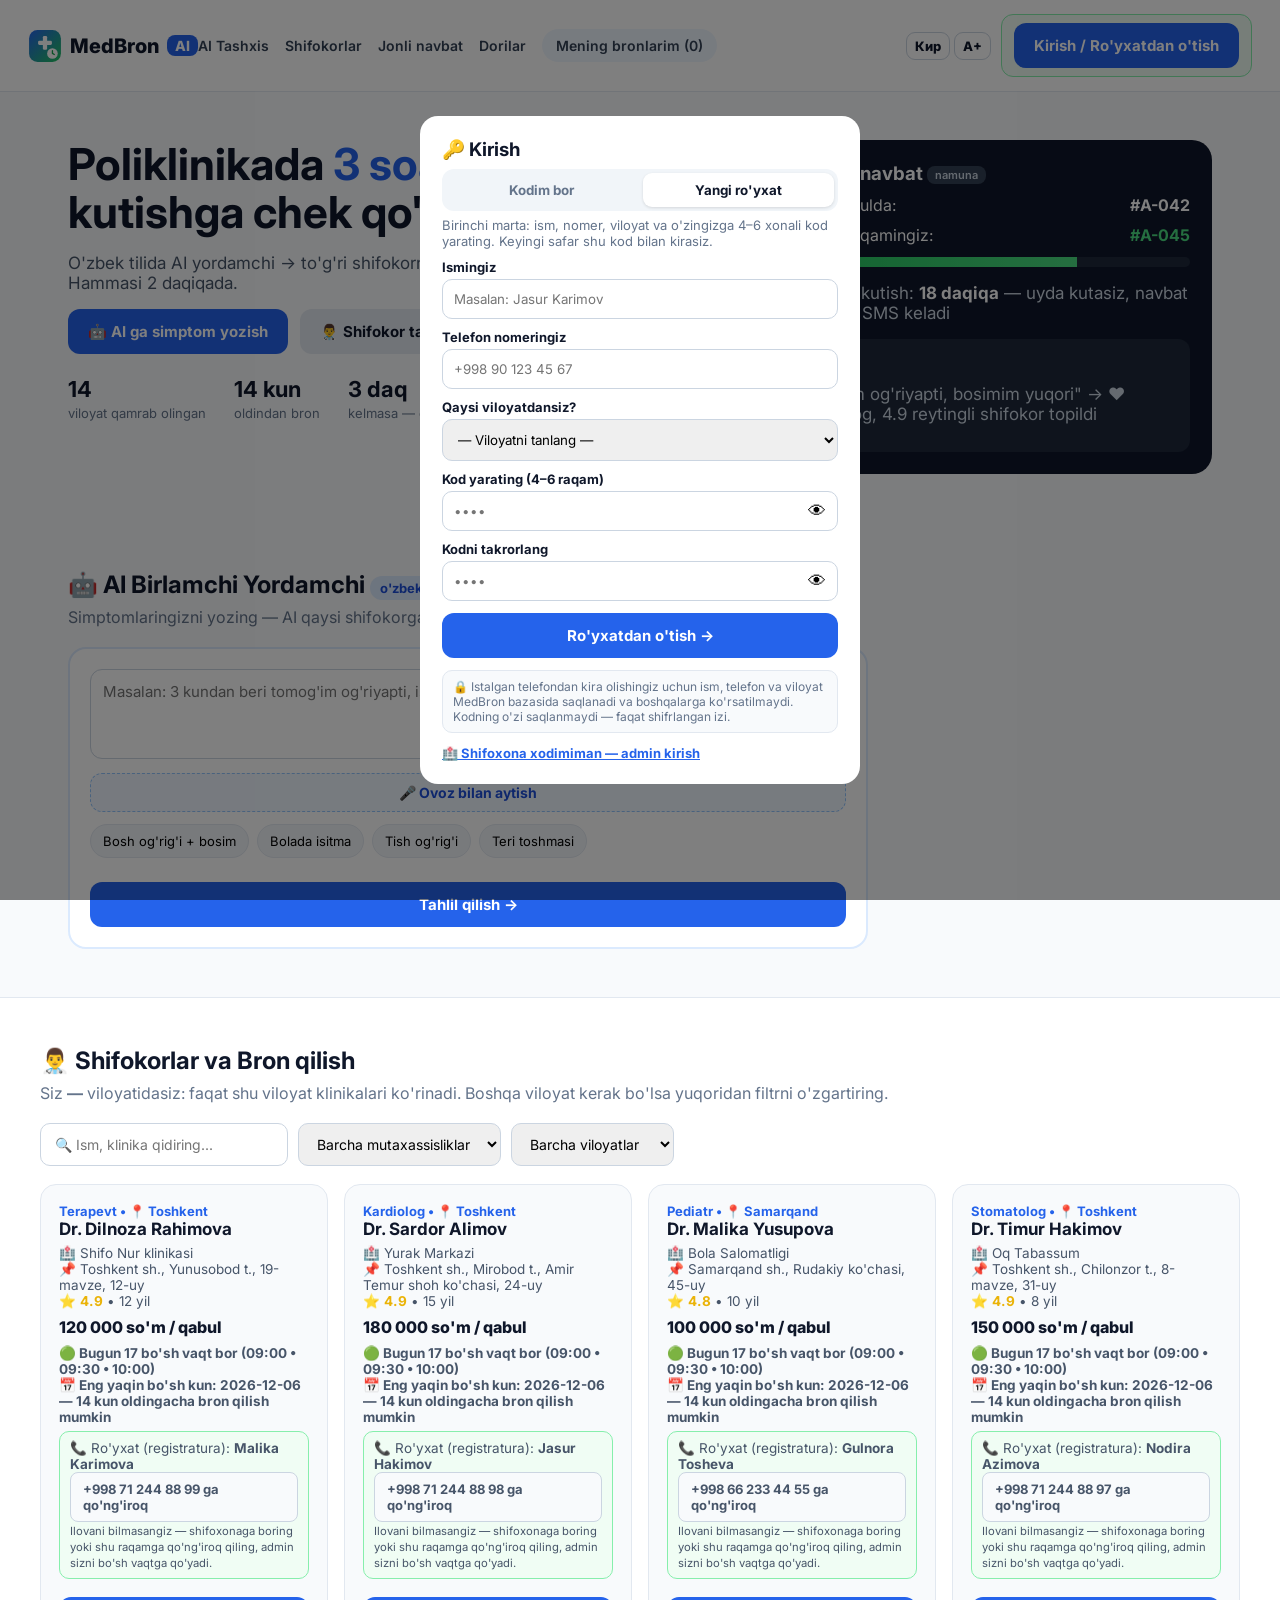
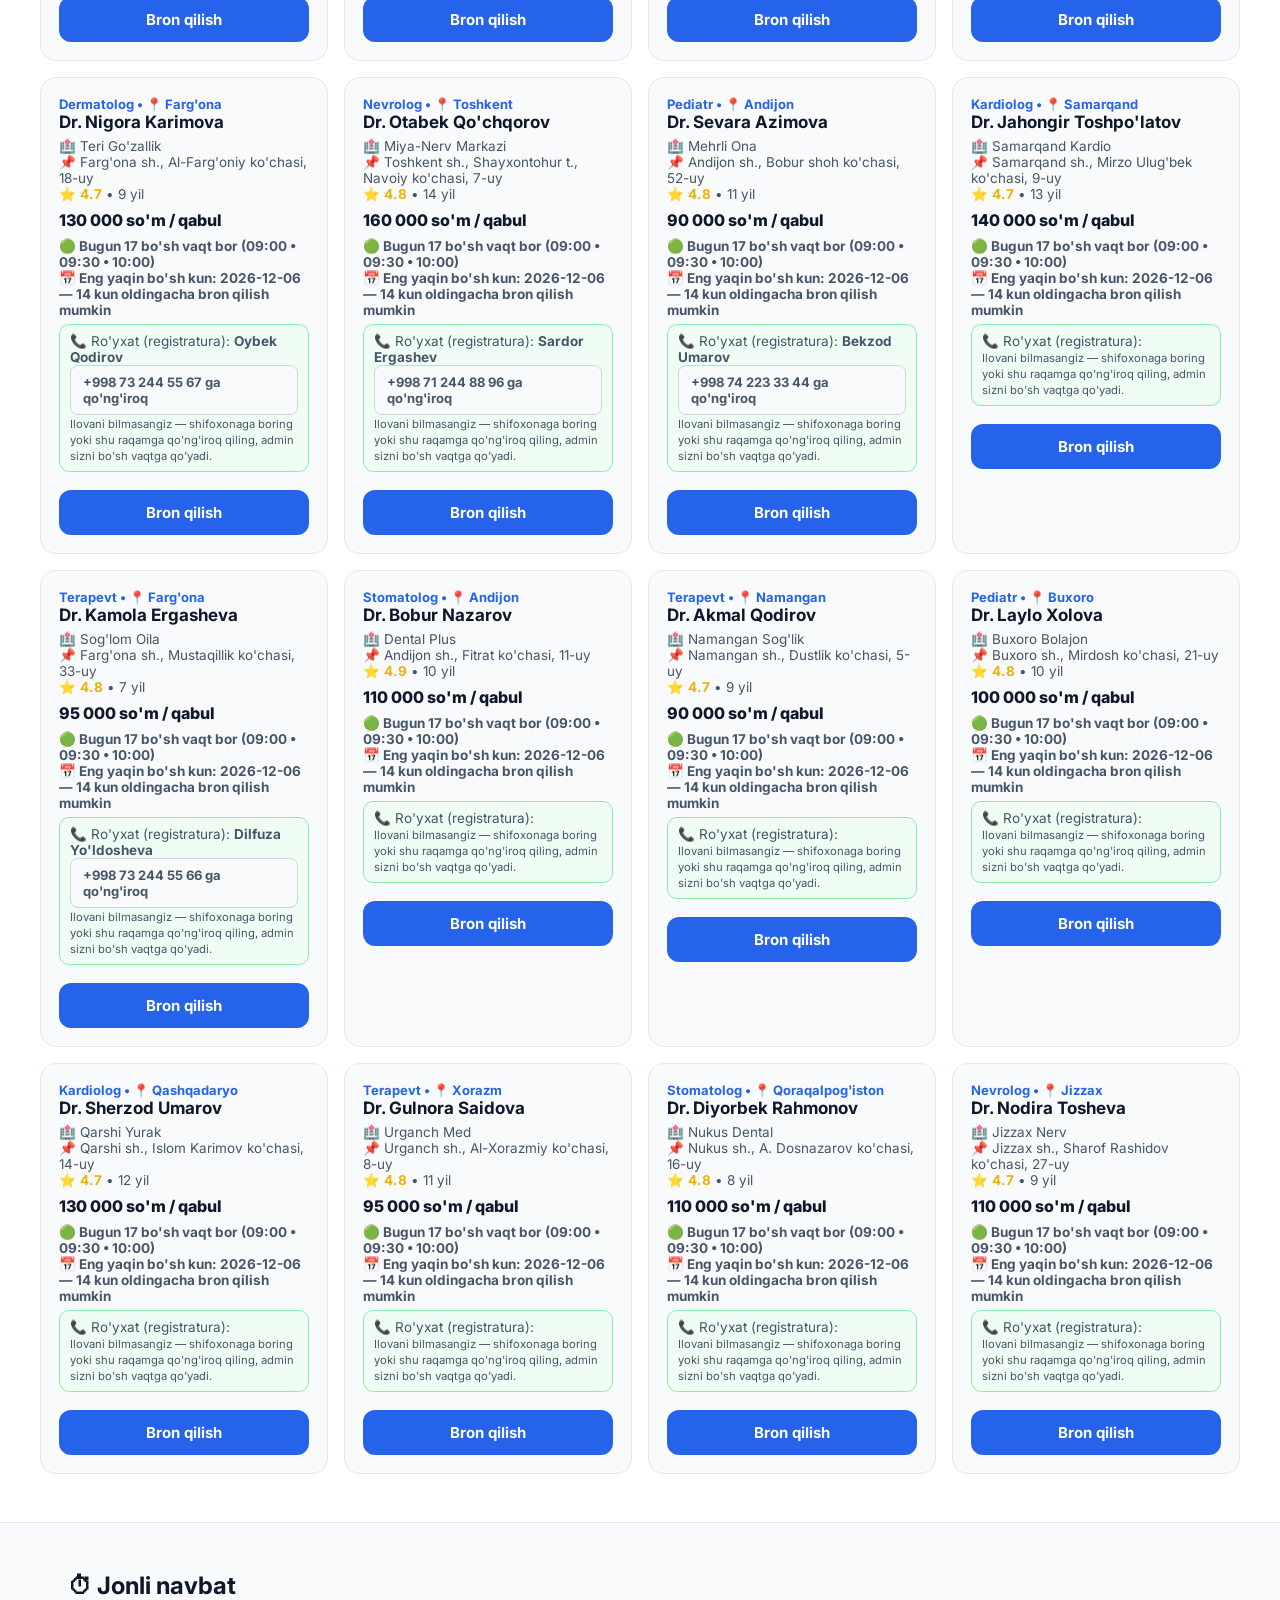
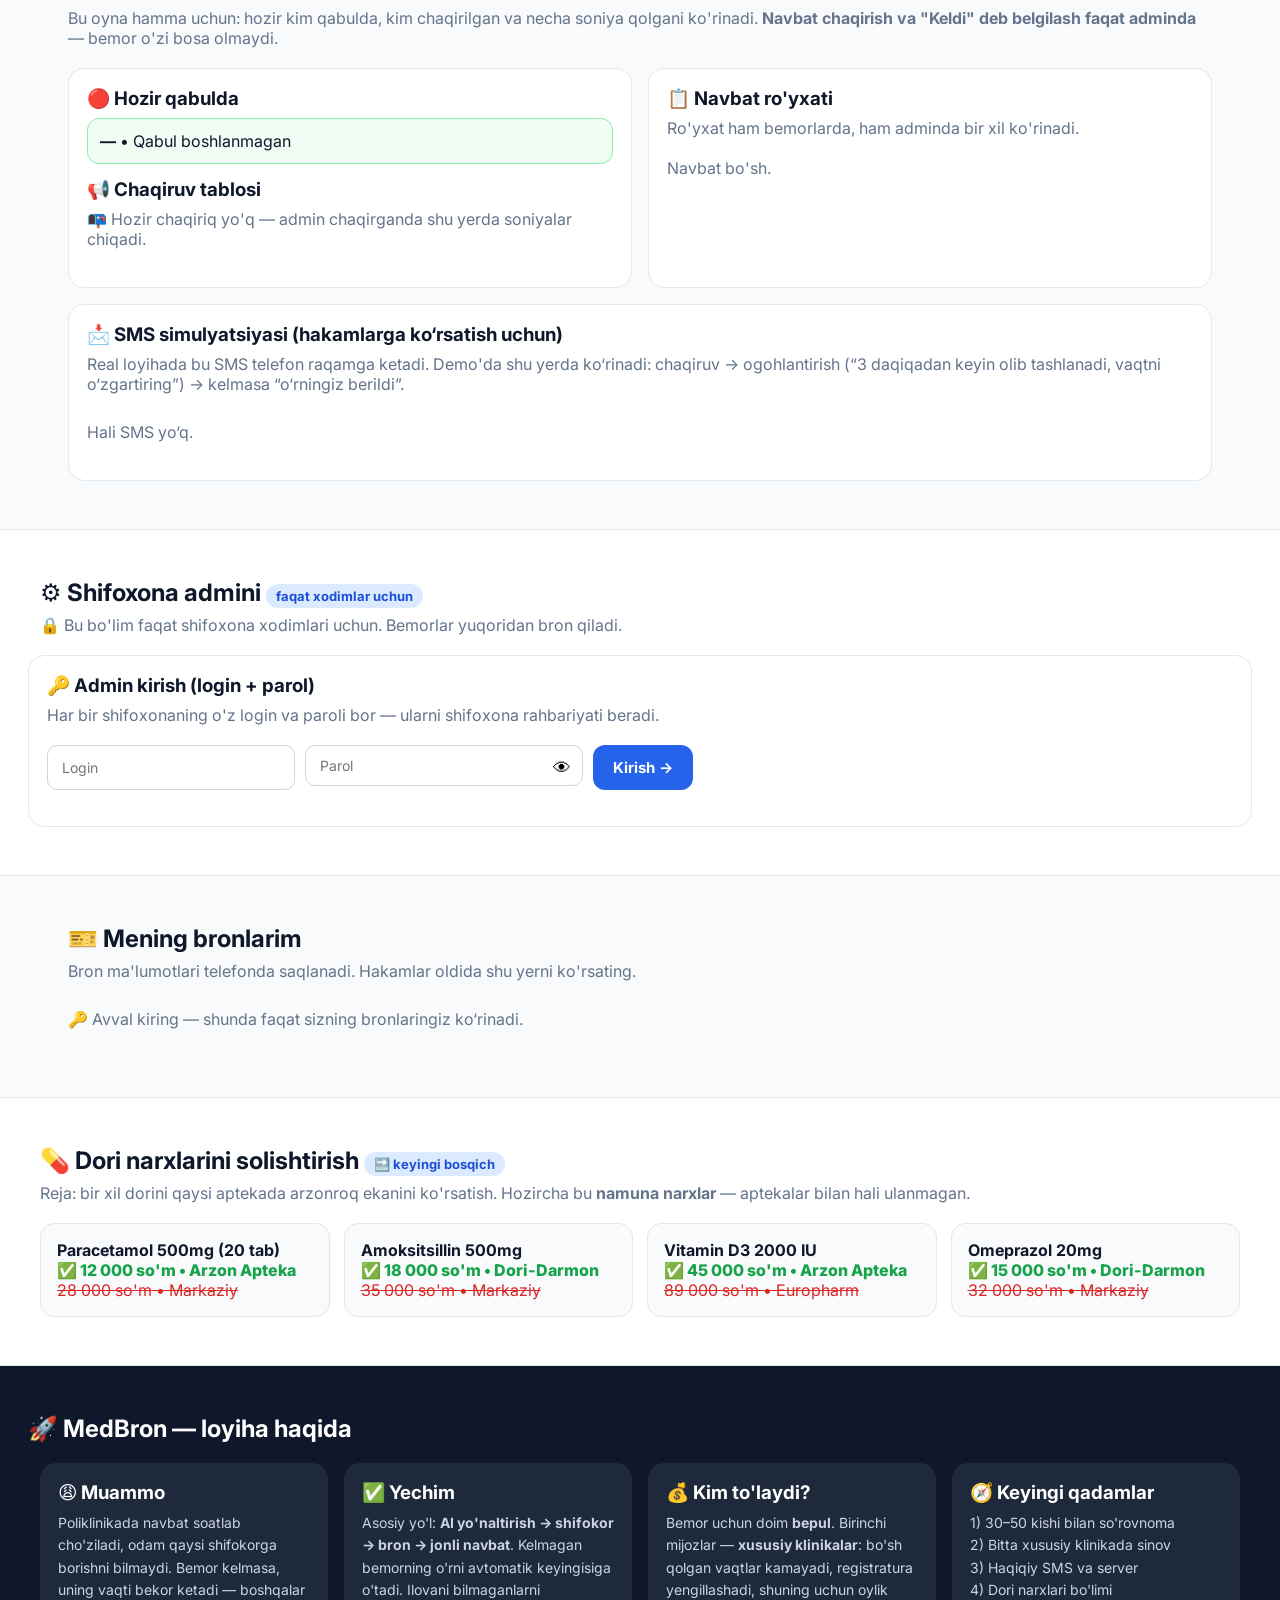
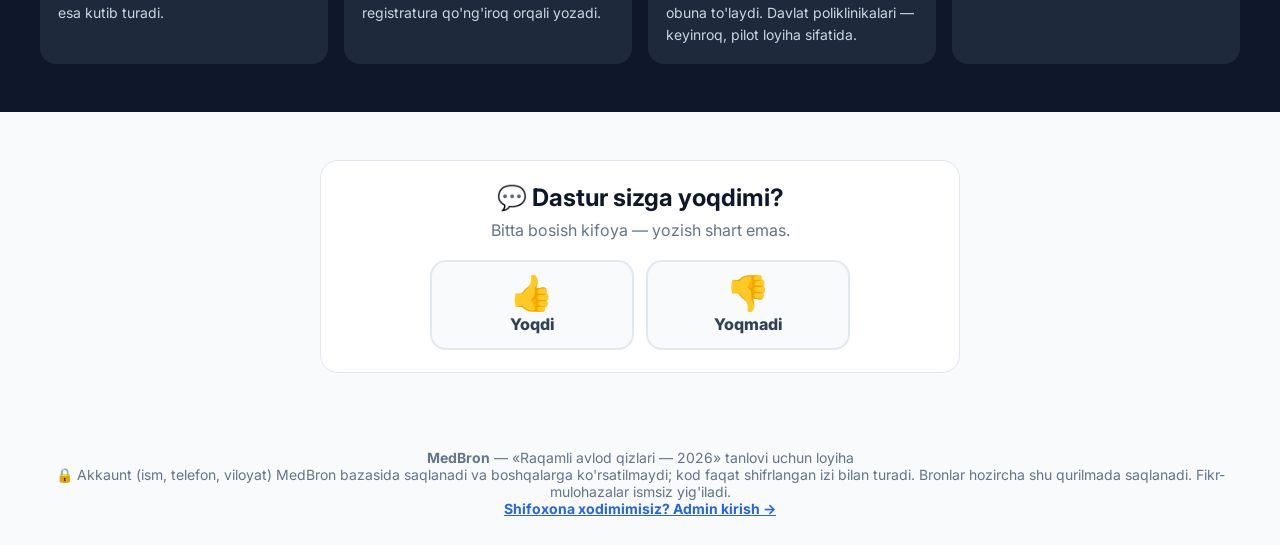
==== commit 7556fbe0: "Sign in from any browser; show-PIN button - Accounts stored in the Google Sheet ("Akkauntlar"): PIN " ====
--- a/index.html
+++ b/index.html
@@ -5,7 +5,7 @@
 <meta name="viewport" content="width=device-width, initial-scale=1.0">
 <title>MedBron — Navbatsiz Tibbiyot | Startup MVP</title>
 <link rel="icon" type="image/svg+xml" href="logo.svg">
-<link rel="stylesheet" href="styles.css">
+<link rel="stylesheet" href="styles.css?v=20260925b">
 <link href="https://fonts.googleapis.com/css2?family=Inter:wght@400;600;700;800&display=swap" rel="stylesheet">
 </head>
 <body>
@@ -247,7 +247,7 @@
 <footer>
   <p><b>MedBron</b> — «Raqamli avlod qizlari — 2026» tanlovi uchun loyiha</p>
   <p id="authorLine"></p>
-  <p>🔒 Ism va telefon faqat shu qurilmada saqlanadi, hech qayerga yuborilmaydi. Haqiqiy versiyada ma'lumotlar himoyalangan serverda turadi va faqat bemor yozilgan klinikaga ko'rinadi.</p>
+  <p>🔒 Akkaunt (ism, telefon, viloyat) MedBron bazasida saqlanadi va boshqalarga ko'rsatilmaydi; kod faqat shifrlangan izi bilan turadi. Bronlar hozircha shu qurilmada saqlanadi. Fikr-mulohazalar ismsiz yig'iladi.</p>
   <p><a href="#admin" onclick="scrollToId('admin');return false;" style="color:#2563eb;font-weight:700">Shifoxona xodimimisiz? Admin kirish →</a></p>
 </footer>
 
@@ -273,7 +273,7 @@
       <label>Kodni takrorlang</label><input id="loginPin2" type="password" inputmode="numeric" maxlength="6" placeholder="••••" autocomplete="new-password" onkeydown="if(event.key==='Enter')doLogin()">
       <button class="btn primary full" onclick="doLogin()">Ro'yxatdan o'tish →</button>
     </div>
-    <p class="privacy-note">🔒 Ma'lumotlaringiz faqat shu telefonda saqlanadi va hech kimga yuborilmaydi. Kod o'rniga uning shifrlangan izi saqlanadi.</p>
+    <p class="privacy-note">🔒 Istalgan telefondan kira olishingiz uchun ism, telefon va viloyat MedBron bazasida saqlanadi va boshqalarga ko'rsatilmaydi. Kodning o'zi saqlanmaydi — faqat shifrlangan izi.</p>
     <button class="link-btn" onclick="document.getElementById('loginModal').classList.add('hidden');scrollToId('admin')">🏥 Shifoxona xodimiman — admin kirish</button>
   </div>
 </div>
@@ -310,14 +310,14 @@
   <a href="#dorilar"><span>💊</span>Dorilar</a>
 </nav>
 
-<script src="js/data.js"></script>
-<script src="js/auth.js"></script>
-<script src="js/slots.js"></script>
-<script src="js/ai-doctors.js"></script>
-<script src="js/booking.js"></script>
-<script src="js/queue.js"></script>
-<script src="js/feedback.js"></script>
-<script src="js/admin.js"></script>
-<script src="js/a11y.js"></script>
+<script src="js/data.js?v=20260925b"></script>
+<script src="js/auth.js?v=20260925b"></script>
+<script src="js/slots.js?v=20260925b"></script>
+<script src="js/ai-doctors.js?v=20260925b"></script>
+<script src="js/booking.js?v=20260925b"></script>
+<script src="js/queue.js?v=20260925b"></script>
+<script src="js/feedback.js?v=20260925b"></script>
+<script src="js/admin.js?v=20260925b"></script>
+<script src="js/a11y.js?v=20260925b"></script>
 </body>
 </html>
--- a/styles.css
+++ b/styles.css
@@ -233,3 +233,10 @@
 .rate-q{font-size:13px;font-weight:700;color:#334155;align-self:center}
 .rated{font-size:13px;font-weight:700;color:#166534;background:#dcfce7;border-radius:8px;padding:8px 10px}
 @media(max-width:800px){.fb-card{padding:18px 14px}.ticket-btns .rate-q,.ticket-btns .rated{grid-column:1/-1;text-align:center}}
+.fb-src{font-size:12.5px;color:#475569;font-weight:700;margin-bottom:8px}
+/* Parolni ko'rsatish tugmasi */
+.pw-wrap{position:relative;display:block;width:100%}
+.filters .pw-wrap{width:auto;display:inline-block}
+.pw-wrap input{padding-right:44px!important;width:100%}
+.pw-eye{position:absolute;right:4px;top:50%;transform:translateY(-50%);border:none;background:none;font-size:18px;cursor:pointer;padding:6px 8px;border-radius:8px;line-height:1}
+.pw-eye:hover{background:#f1f5f9}
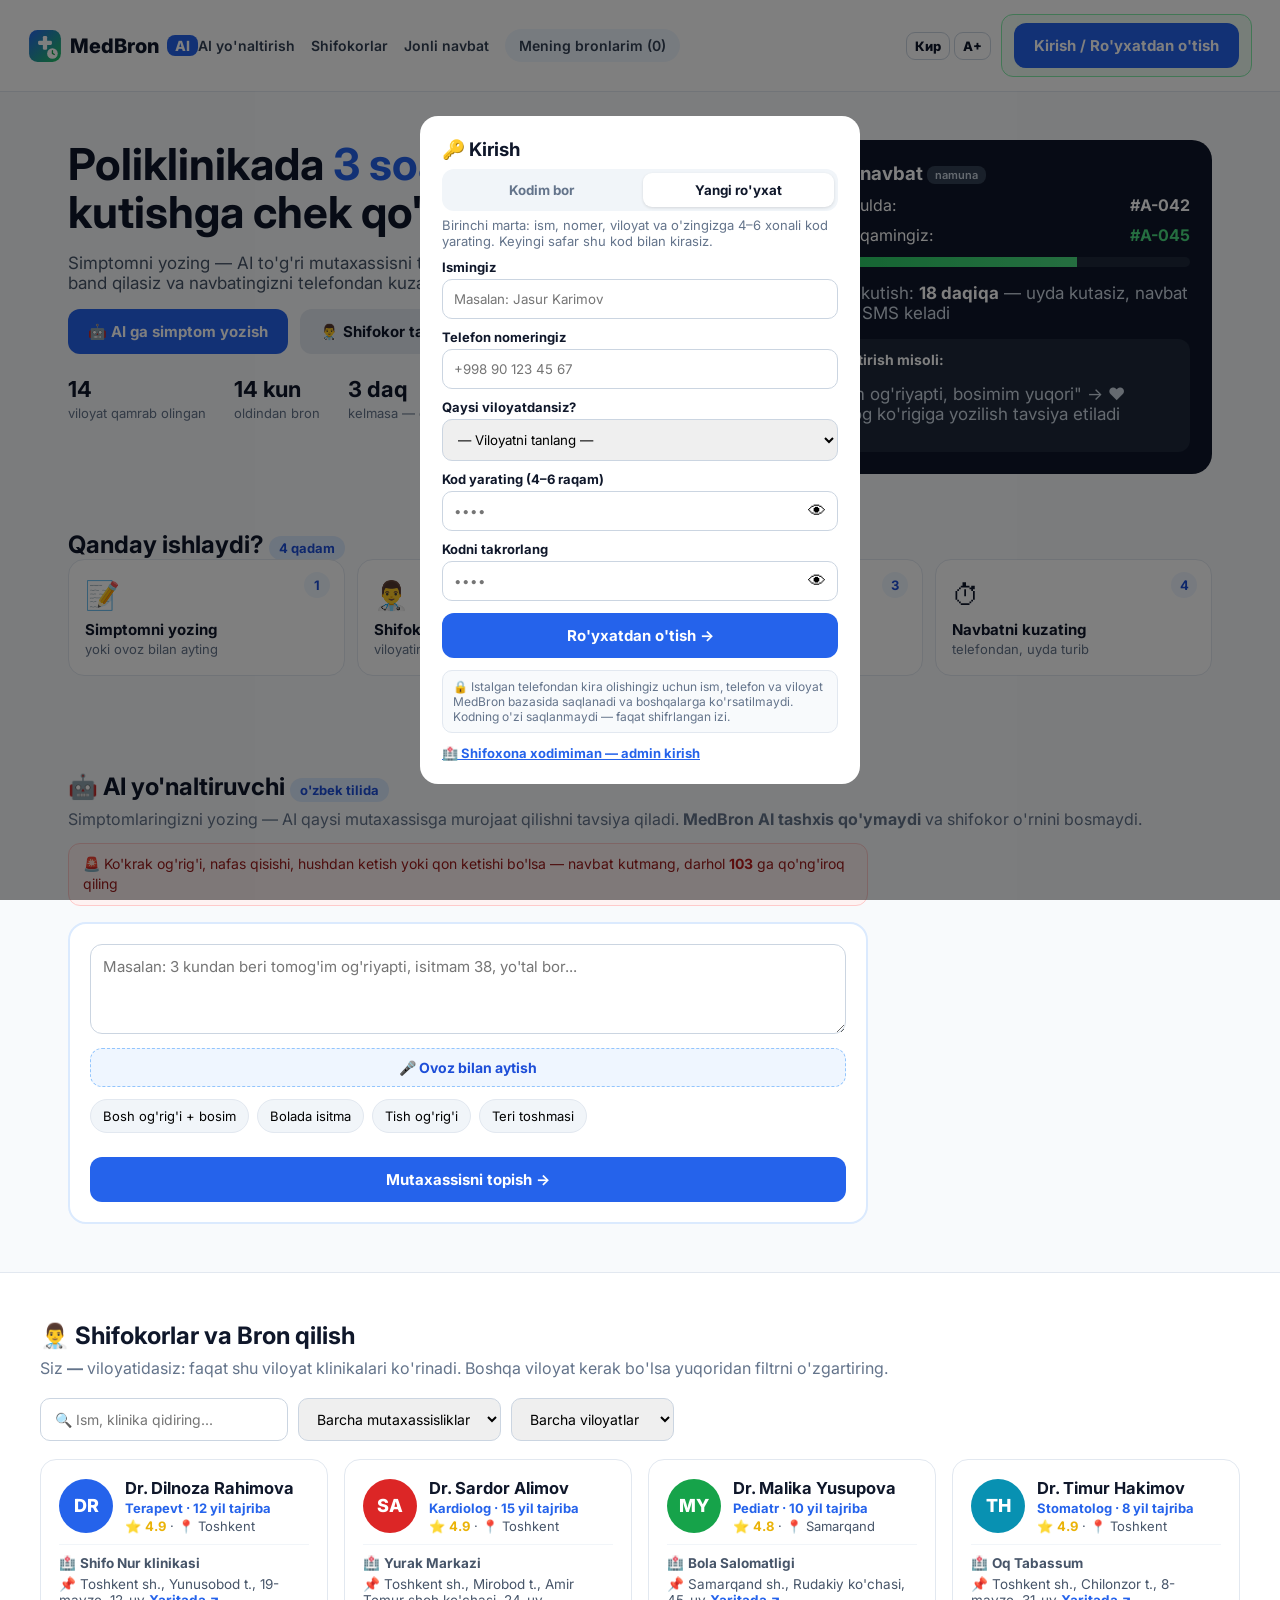
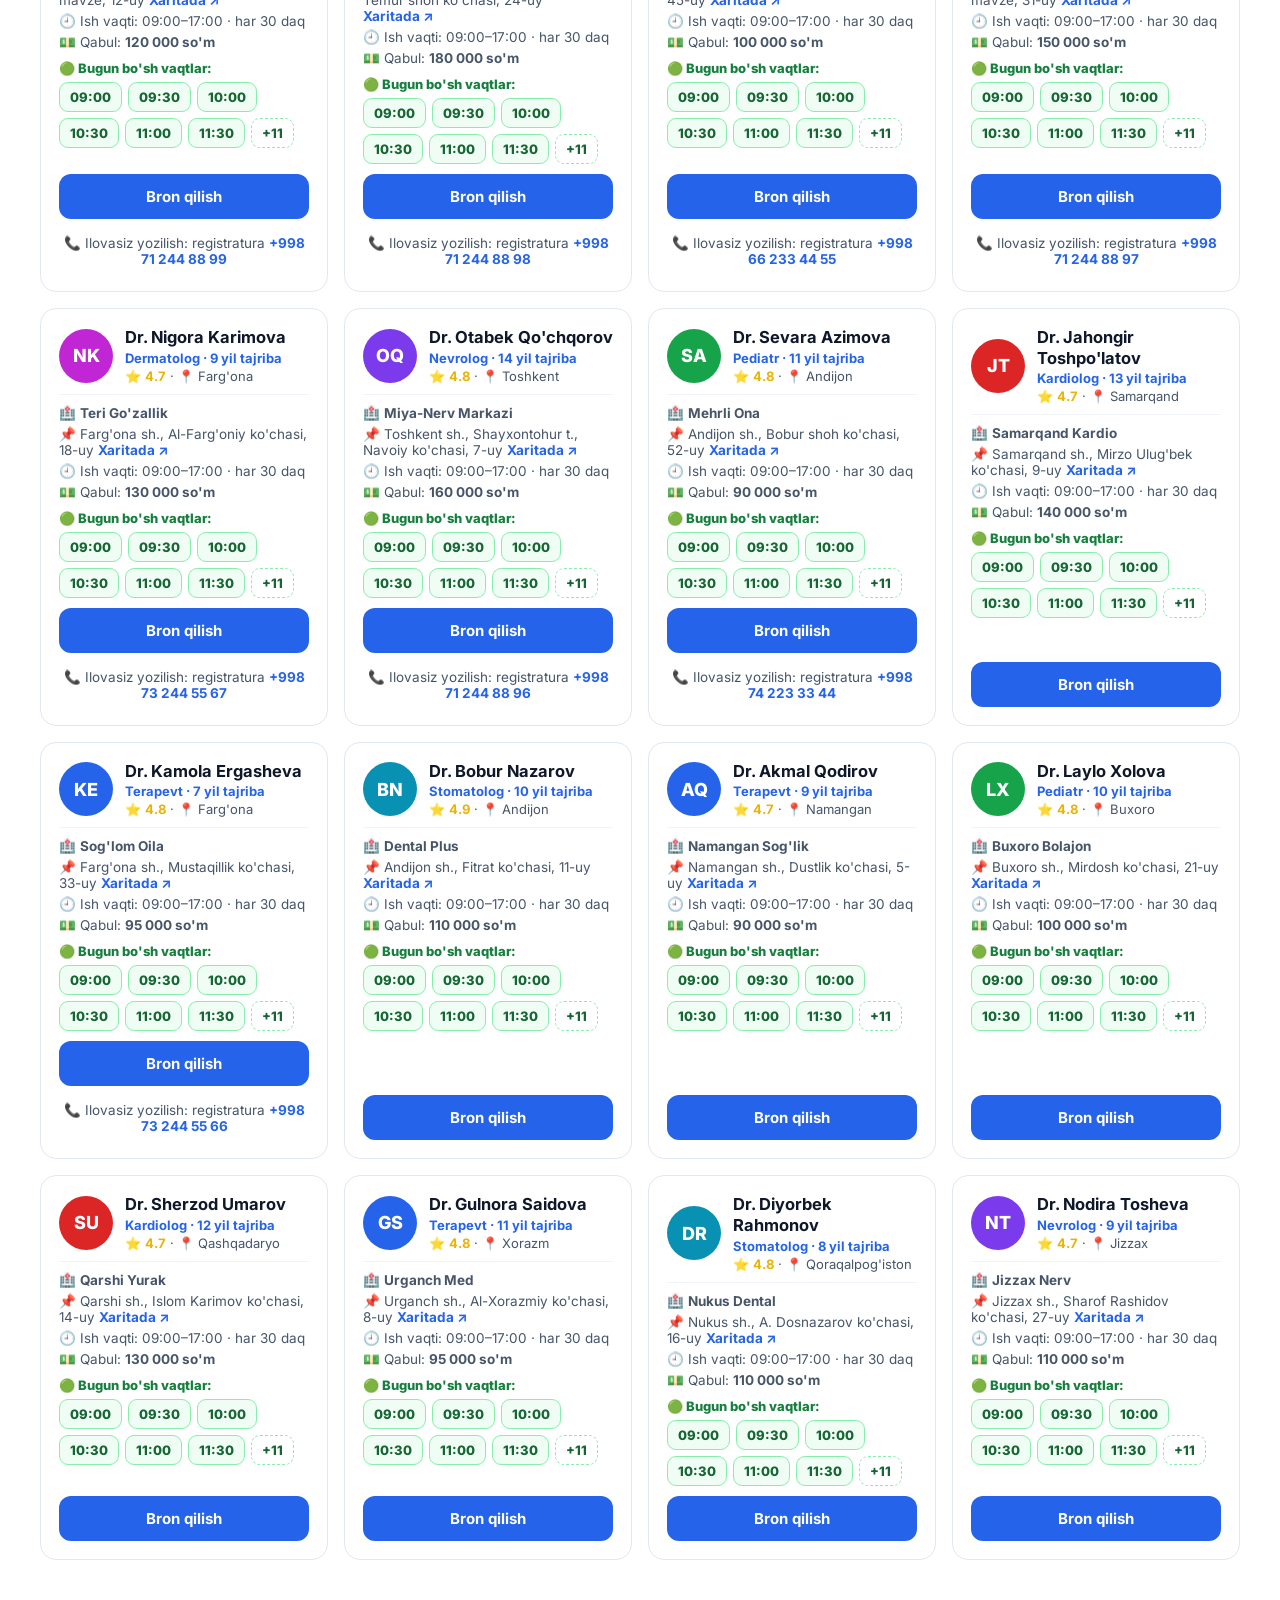
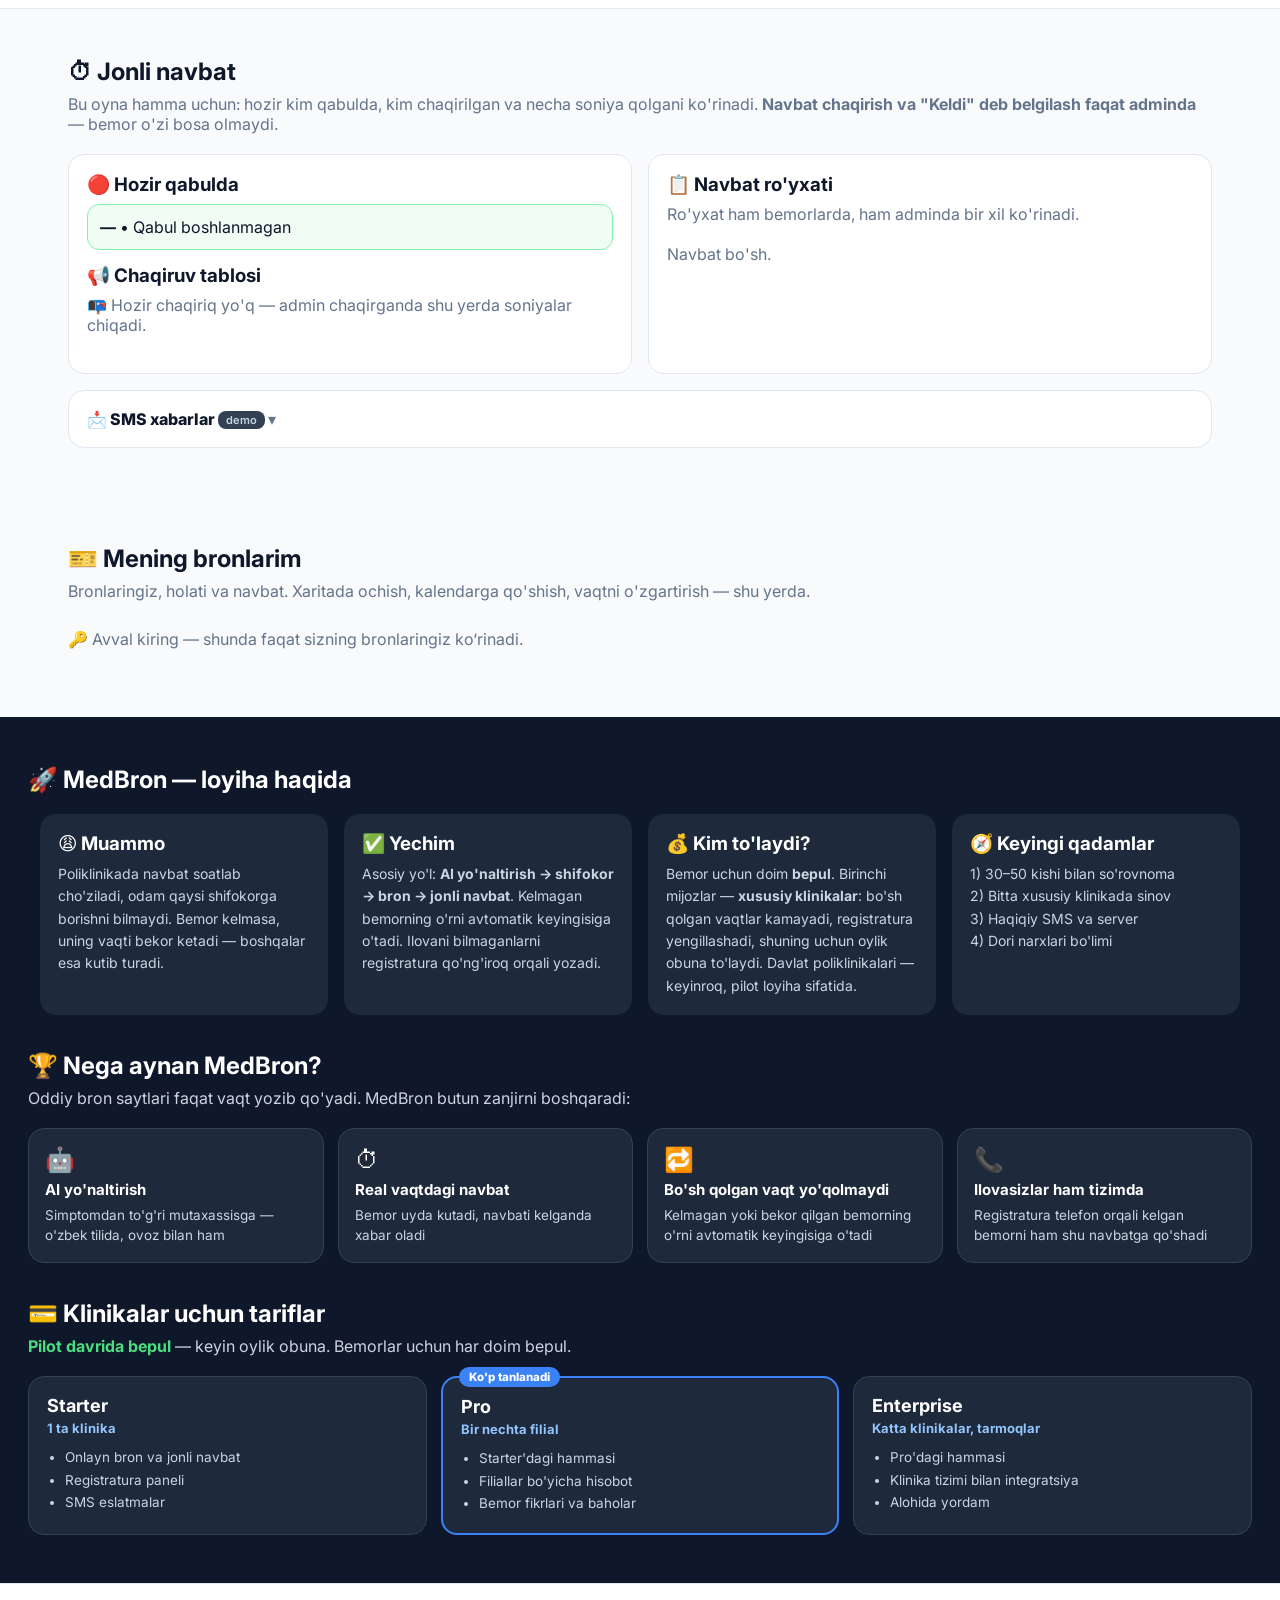
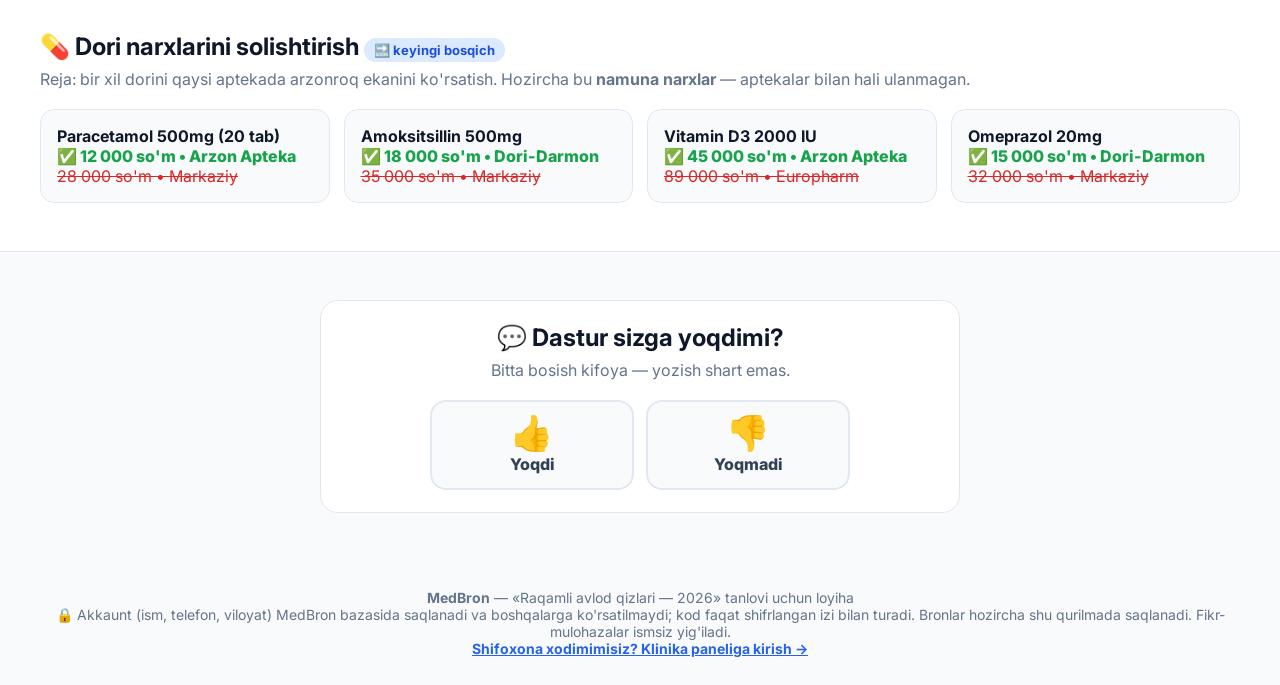
==== commit 7289925c: "Separate clinic panel, doctor profiles, clearer AI and pitch - Clinic admin moved to its own page /a" ====
--- a/index.html
+++ b/index.html
@@ -5,18 +5,16 @@
 <meta name="viewport" content="width=device-width, initial-scale=1.0">
 <title>MedBron — Navbatsiz Tibbiyot | Startup MVP</title>
 <link rel="icon" type="image/svg+xml" href="logo.svg">
-<link rel="stylesheet" href="styles.css?v=20260925b">
+<link rel="stylesheet" href="styles.css?v=20260929">
 <link href="https://fonts.googleapis.com/css2?family=Inter:wght@400;600;700;800&display=swap" rel="stylesheet">
 </head>
 <body>
 <nav>
   <div class="logo"><img src="logo.svg" alt="MedBron logo" class="logo-img"> MedBron <span>AI</span></div>
   <div class="nav-links">
-    <a href="#ai">AI Tashxis</a>
+    <a href="#ai">AI yo'naltirish</a>
     <a href="#doctors">Shifokorlar</a>
     <a href="#queue">Jonli navbat</a>
-    <a href="#admin" id="adminNavBtn" class="hidden">Admin 🟢</a>
-    <a href="#dorilar">Dorilar</a>
     <a href="#my" id="myCountBtn">Mening bronlarim (0)</a>
   </div>
   <div class="a11y no-tr">
@@ -29,7 +27,7 @@
 <header class="hero">
   <div class="hero-text">
     <h1>Poliklinikada <span>3 soat</span> navbat kutishga chek qo'ying.</h1>
-    <p>O'zbek tilida AI yordamchi → to'g'ri shifokorni topish → onlayn bron → tirik navbat. Hammasi 2 daqiqada.</p>
+    <p>Simptomni yozing — AI to'g'ri mutaxassisni topishga yordam beradi, vaqtni onlayn band qilasiz va navbatingizni telefondan kuzatasiz.</p>
     <div class="hero-btns">
       <button class="btn primary" onclick="scrollToId('ai')">🤖 AI ga simptom yozish</button>
       <button class="btn ghost" onclick="scrollToId('doctors')">👨‍⚕️ Shifokor tanlash</button>
@@ -49,15 +47,26 @@
       <p>Taxminiy kutish: <b>18 daqiqa</b> — uyda kutasiz, navbat kelganda SMS keladi</p>
     </div>
     <div class="mini-ai">
-      <b>AI misol:</b>
-      <p>"Boshim og'riyapti, bosimim yuqori" → ❤️ Kardiolog, 4.9 reytingli shifokor topildi</p>
+      <b>AI yo'naltirish misoli:</b>
+      <p>"Boshim og'riyapti, bosimim yuqori" → ❤️ Kardiolog ko'rigiga yozilish tavsiya etiladi</p>
     </div>
   </div>
 </header>
 
+<section id="qanday" class="section steps-sec">
+  <h2>Qanday ishlaydi? <small>4 qadam</small></h2>
+  <div class="steps">
+    <a class="step" href="#ai"><b>1</b><span>📝</span><h3>Simptomni yozing</h3><p>yoki ovoz bilan ayting</p></a>
+    <a class="step" href="#doctors"><b>2</b><span>👨‍⚕️</span><h3>Shifokorni toping</h3><p>viloyatingizdagi mutaxassislar</p></a>
+    <a class="step" href="#doctors"><b>3</b><span>📅</span><h3>Vaqtni bron qiling</h3><p>14 kungacha oldindan</p></a>
+    <a class="step" href="#queue"><b>4</b><span>⏱</span><h3>Navbatni kuzating</h3><p>telefondan, uyda turib</p></a>
+  </div>
+</section>
+
 <section id="ai" class="section">
-  <h2>🤖 AI Birlamchi Yordamchi <small>o'zbek tilida</small></h2>
-  <p class="sub">Simptomlaringizni yozing — AI qaysi shifokorga borishni, shoshilinchlikni va nima qilishni aytadi.</p>
+  <h2>🤖 AI yo'naltiruvchi <small>o'zbek tilida</small></h2>
+  <p class="sub">Simptomlaringizni yozing — AI qaysi mutaxassisga murojaat qilishni tavsiya qiladi. <b>MedBron AI tashxis qo'ymaydi</b> va shifokor o'rnini bosmaydi.</p>
+  <a class="emergency-bar" href="tel:103">🚨 Ko'krak og'rig'i, nafas qisishi, hushdan ketish yoki qon ketishi bo'lsa — navbat kutmang, darhol <b>103</b> ga qo'ng'iroq qiling</a>
   <div class="ai-box">
     <textarea id="symptomInput" placeholder="Masalan: 3 kundan beri tomog'im og'riyapti, isitmam 38, yo'tal bor..."></textarea>
     <button type="button" id="micBtn" class="mic-btn" onclick="voiceInput()">🎤 Ovoz bilan aytish</button>
@@ -67,7 +76,7 @@
       <button onclick="setSymptom('Tishim kechasi zirqirayapti, milklarim shishgan')">Tish og'rig'i</button>
       <button onclick="setSymptom('Terimda qichishish, qizarish toshmasi chiqdi')">Teri toshmasi</button>
     </div>
-    <button class="btn primary full" onclick="aiDiagnose()">Tahlil qilish →</button>
+    <button class="btn primary full" onclick="aiDiagnose()">Mutaxassisni topish →</button>
     <div id="aiResult" class="ai-result hidden"></div>
   </div>
 </section>
@@ -105,115 +114,17 @@
       <div id="qList"></div>
     </div>
   </div>
-  <div class="q-card" style="margin-top:16px">
-    <h3>📩 SMS simulyatsiyasi (hakamlarga ko‘rsatish uchun)</h3>
-    <p class="sub">Real loyihada bu SMS telefon raqamga ketadi. Demo'da shu yerda ko‘rinadi: chaqiruv → ogohlantirish (“3 daqiqadan keyin olib tashlanadi, vaqtni o‘zgartiring”) → kelmasa “o‘rningiz berildi”.</p>
+  <details class="q-card demo-details" style="margin-top:16px">
+    <summary>📩 SMS xabarlar <small class="demo-tag">demo</small></summary>
+    <p class="sub">Hozircha SMS shu yerda ko'rinadi (haqiqiy SMS keyingi bosqichda ulanadi): bron → chaqiruv → ogohlantirish → kelmasa "o'rningiz berildi".</p>
     <div id="smsLog" class="sms-log"></div>
-  </div>
-</section>
-
-<section id="admin" class="section gray">
-  <h2>⚙️ Shifoxona admini <small>faqat xodimlar uchun</small></h2>
-  <p class="sub" id="adminInfo">🔒 Bu bo'lim faqat shifoxona xodimlari uchun. Bemorlar yuqoridan bron qiladi.</p>
-  <div class="q-card" id="adminLoginBox">
-    <h3>🔑 Admin kirish (login + parol)</h3>
-    <p class="sub">Har bir shifoxonaning o'z login va paroli bor — ularni shifoxona rahbariyati beradi.</p>
-    <div class="filters">
-      <input id="adminLogin" placeholder="Login" autocomplete="username">
-      <input id="adminPass" type="password" placeholder="Parol" autocomplete="current-password" onkeydown="if(event.key==='Enter')doAdminLogin()">
-      <button class="btn primary" onclick="doAdminLogin()">Kirish →</button>
-    </div>
-  </div>
-  <div id="adminBody" class="hidden">
-  <div class="q-card">
-    <h3>📢 Navbat chaqirish — faqat admin</h3>
-    <p class="sub">Bemor kelgach, admin uning raqamini yozib <b>"Keldi deb belgilash"</b> ni bosadi. Navbatni ham faqat admin chaqiradi. Soniyalar va ro'yxat asosiy menyuda ham ko'rinadi.</p>
-    <div id="adminCalled"></div>
-    <div class="check-row" style="margin-top:10px">
-      <input id="adminCheckInput" placeholder="MB-1234 yoki +99890...">
-      <button class="btn primary" onclick="doCheckin()">Keldi deb belgilash ✅</button>
-    </div>
-    <div class="q-controls">
-      <label>Kutish vaqti:
-        <select id="graceSel" onchange="setGrace(this.value)">
-          <option value="180">3 daqiqa (real)</option>
-          <option value="60">1 daqiqa</option>
-          <option value="30">30 soniya (demo ⭐)</option>
-          <option value="10">10 soniya (tez test)</option>
-        </select>
-      </label>
-      <div style="display:flex;gap:8px;flex-wrap:wrap;margin-top:8px">
-        <button class="btn primary" onclick="callNext()">Keyingi bemorni chaqirish 📢</button>
-        <button class="btn ghost" onclick="seedDemo()">Demo bronlar ✨</button>
-        <button class="btn ghost" onclick="clearDemo()">Tozalash 🧹</button>
-      </div>
-    </div>
-    <h3 style="margin-top:14px">📋 Navbat ro'yxati (admindagi nusxa)</h3>
-    <div id="adminQList"></div>
-  </div>
-  <div class="q-card" style="margin-top:16px">
-    <h3>🟢 Bugungi bronlar — bo'shaganlar yashil</h3>
-    <p class="sub">Bemor bekor qilsa / vaqtni o'zgartirsa — bo'shagan soat shu yerda 🟢 yashil chiqadi, o'rin avtomatik keyingi odamga o'tadi, ikkalasiga ham SMS ketadi.</p>
-    <div id="adminToday"></div>
-  </div>
-  <div class="q-card" style="margin-top:16px">
-    <h3>🔔 Admin xabarnomalar (bron / o'zgartirish / bekor)</h3>
-    <div id="adminFeed" class="sms-log"></div>
-  </div>
-  <div class="q-card" style="margin-top:16px">
-    <h3>💬 Foydalanuvchi fikrlari</h3>
-    <div id="fbAdmin"></div>
-  </div>
-  <div class="q-card" style="margin-top:16px">
-    <h3>🕒 Ish soatlarini sozlash <small>daqiqagacha</small></h3>
-    <p class="sub">Ish boshlanish-tugash vaqtini yozing (masalan 09:15 – 18:45), oraliqni tanlang (15/20/30 daq), alohida soat qo'shing. Bitta odam olgan soat avtomatik <b>⛔ band</b> — keyingi odam ololmaydi.</p>
-    <div class="filters">
-      <select id="adminDoc" onchange="loadAdminDay()" style="min-width:260px"></select>
-      <input type="date" id="adminDate" onchange="loadAdminDay()">
-    </div>
-    <div class="filters">
-      <label>Boshlanish <input type="time" id="adminStart" value="09:00"></label>
-      <label>Tugash <input type="time" id="adminEnd" value="17:00"></label>
-      <label>Oraliq
-        <select id="adminStep">
-          <option value="15">har 15 daq</option>
-          <option value="20">har 20 daq</option>
-          <option value="30" selected>har 30 daq</option>
-          <option value="60">har 60 daq</option>
-        </select>
-      </label>
-      <button class="btn primary" onclick="saveAdminTime()">Saqlash ✅</button>
-    </div>
-    <div class="filters">
-      <label>Alohida soat qo'shish (daqiqagacha) <input type="time" id="adminCustom"></label>
-      <button class="btn ghost" onclick="addCustomSlot()">➕ Qo'shish</button>
-    </div>
-    <div id="adminSlots" class="slots"></div>
-    <p class="sub">🟢 bo'sh — bemor olishi mumkin • ⛔ band — birov olgan • 🔒 yopiq — admin yopgan. Yopiq/ochiq qilish uchun ustiga bosing.</p>
-  </div>
-  <div class="q-card" style="margin-top:16px">
-    <h3>📞 Registratura — ilovani bilmagan bemorni yozish</h3>
-    <p class="sub">Odam ilovani bilmasa — shifoxonaga keladi yoki qo'ng'iroq qiladi. Admin pastga ism + nomer yozib, <b>nechida bo'sh bo'lsa o'sha vaqtga</b> qo'yadi.</p>
-    <div class="filters">
-      <input id="offName" placeholder="Bemor ismi">
-      <input id="offPhone" placeholder="+998 ...">
-      <input type="time" id="offTime">
-      <button class="btn primary" onclick="adminBookOffline()">Bo'sh vaqtga yozish ✅</button>
-    </div>
-  </div>
-  </div>
+  </details>
 </section>
 
 <section id="my" class="section">
   <h2>🎫 Mening bronlarim</h2>
-  <p class="sub">Bron ma'lumotlari telefonda saqlanadi. Hakamlar oldida shu yerni ko'rsating.</p>
+  <p class="sub">Bronlaringiz, holati va navbat. Xaritada ochish, kalendarga qo'shish, vaqtni o'zgartirish — shu yerda.</p>
   <div id="myList" class="bookings"></div>
-</section>
-
-<section id="dorilar" class="section gray">
-  <h2>💊 Dori narxlarini solishtirish <small>🔜 keyingi bosqich</small></h2>
-  <p class="sub">Reja: bir xil dorini qaysi aptekada arzonroq ekanini ko'rsatish. Hozircha bu <b>namuna narxlar</b> — aptekalar bilan hali ulanmagan.</p>
-  <div class="pharm-grid" id="pharmGrid"></div>
 </section>
 
 <section id="biznes" class="section dark">
@@ -224,6 +135,29 @@
     <div class="pitch"><h3>💰 Kim to'laydi?</h3><p>Bemor uchun doim <b>bepul</b>. Birinchi mijozlar — <b>xususiy klinikalar</b>: bo'sh qolgan vaqtlar kamayadi, registratura yengillashadi, shuning uchun oylik obuna to'laydi. Davlat poliklinikalari — keyinroq, pilot loyiha sifatida.</p></div>
     <div class="pitch"><h3>🧭 Keyingi qadamlar</h3><p>1) 30–50 kishi bilan so'rovnoma<br>2) Bitta xususiy klinikada sinov<br>3) Haqiqiy SMS va server<br>4) Dori narxlari bo'limi</p></div>
   </div>
+
+  <h2 class="pitch-h">🏆 Nega aynan MedBron?</h2>
+  <p class="sub" style="color:#cbd5e1">Oddiy bron saytlari faqat vaqt yozib qo'yadi. MedBron butun zanjirni boshqaradi:</p>
+  <div class="diff-grid">
+    <div class="diff"><span>🤖</span><h3>AI yo'naltirish</h3><p>Simptomdan to'g'ri mutaxassisga — o'zbek tilida, ovoz bilan ham</p></div>
+    <div class="diff"><span>⏱</span><h3>Real vaqtdagi navbat</h3><p>Bemor uyda kutadi, navbati kelganda xabar oladi</p></div>
+    <div class="diff"><span>🔁</span><h3>Bo'sh qolgan vaqt yo'qolmaydi</h3><p>Kelmagan yoki bekor qilgan bemorning o'rni avtomatik keyingisiga o'tadi</p></div>
+    <div class="diff"><span>📞</span><h3>Ilovasizlar ham tizimda</h3><p>Registratura telefon orqali kelgan bemorni ham shu navbatga qo'shadi</p></div>
+  </div>
+
+  <h2 class="pitch-h">💳 Klinikalar uchun tariflar</h2>
+  <p class="sub" style="color:#cbd5e1"><b style="color:#4ade80">Pilot davrida bepul</b> — keyin oylik obuna. Bemorlar uchun har doim bepul.</p>
+  <div class="plans">
+    <div class="plan"><h3>Starter</h3><p class="plan-for">1 ta klinika</p><ul><li>Onlayn bron va jonli navbat</li><li>Registratura paneli</li><li>SMS eslatmalar</li></ul></div>
+    <div class="plan plan-main"><div class="plan-badge">Ko'p tanlanadi</div><h3>Pro</h3><p class="plan-for">Bir nechta filial</p><ul><li>Starter'dagi hammasi</li><li>Filiallar bo'yicha hisobot</li><li>Bemor fikrlari va baholar</li></ul></div>
+    <div class="plan"><h3>Enterprise</h3><p class="plan-for">Katta klinikalar, tarmoqlar</p><ul><li>Pro'dagi hammasi</li><li>Klinika tizimi bilan integratsiya</li><li>Alohida yordam</li></ul></div>
+  </div>
+</section>
+
+<section id="dorilar" class="section gray">
+  <h2>💊 Dori narxlarini solishtirish <small>🔜 keyingi bosqich</small></h2>
+  <p class="sub">Reja: bir xil dorini qaysi aptekada arzonroq ekanini ko'rsatish. Hozircha bu <b>namuna narxlar</b> — aptekalar bilan hali ulanmagan.</p>
+  <div class="pharm-grid" id="pharmGrid"></div>
 </section>
 
 <section id="fikr" class="section">
@@ -248,7 +182,7 @@
   <p><b>MedBron</b> — «Raqamli avlod qizlari — 2026» tanlovi uchun loyiha</p>
   <p id="authorLine"></p>
   <p>🔒 Akkaunt (ism, telefon, viloyat) MedBron bazasida saqlanadi va boshqalarga ko'rsatilmaydi; kod faqat shifrlangan izi bilan turadi. Bronlar hozircha shu qurilmada saqlanadi. Fikr-mulohazalar ismsiz yig'iladi.</p>
-  <p><a href="#admin" onclick="scrollToId('admin');return false;" style="color:#2563eb;font-weight:700">Shifoxona xodimimisiz? Admin kirish →</a></p>
+  <p><a href="admin/" style="color:#2563eb;font-weight:700">Shifoxona xodimimisiz? Klinika paneliga kirish →</a></p>
 </footer>
 
 <div id="loginModal" class="modal">
@@ -274,7 +208,7 @@
       <button class="btn primary full" onclick="doLogin()">Ro'yxatdan o'tish →</button>
     </div>
     <p class="privacy-note">🔒 Istalgan telefondan kira olishingiz uchun ism, telefon va viloyat MedBron bazasida saqlanadi va boshqalarga ko'rsatilmaydi. Kodning o'zi saqlanmaydi — faqat shifrlangan izi.</p>
-    <button class="link-btn" onclick="document.getElementById('loginModal').classList.add('hidden');scrollToId('admin')">🏥 Shifoxona xodimiman — admin kirish</button>
+    <button class="link-btn" onclick="location.href='admin/'">🏥 Shifoxona xodimiman — admin kirish</button>
   </div>
 </div>
 <div id="modal" class="modal hidden">
@@ -307,17 +241,17 @@
   <a href="#doctors"><span>👨‍⚕️</span>Shifokor</a>
   <a href="#queue"><span>⏱</span>Navbat</a>
   <a href="#my"><span>🎫<b id="bnCount" class="bn-count hidden">0</b></span>Bronlarim</a>
-  <a href="#dorilar"><span>💊</span>Dorilar</a>
+  <a href="#fikr"><span>💬</span>Fikr</a>
 </nav>
 
-<script src="js/data.js?v=20260925b"></script>
-<script src="js/auth.js?v=20260925b"></script>
-<script src="js/slots.js?v=20260925b"></script>
-<script src="js/ai-doctors.js?v=20260925b"></script>
-<script src="js/booking.js?v=20260925b"></script>
-<script src="js/queue.js?v=20260925b"></script>
-<script src="js/feedback.js?v=20260925b"></script>
-<script src="js/admin.js?v=20260925b"></script>
-<script src="js/a11y.js?v=20260925b"></script>
+<script src="js/data.js?v=20260929"></script>
+<script src="js/auth.js?v=20260929"></script>
+<script src="js/slots.js?v=20260929"></script>
+<script src="js/ai-doctors.js?v=20260929"></script>
+<script src="js/booking.js?v=20260929"></script>
+<script src="js/queue.js?v=20260929"></script>
+<script src="js/feedback.js?v=20260929"></script>
+<script src="js/admin.js?v=20260929"></script>
+<script src="js/a11y.js?v=20260929"></script>
 </body>
 </html>
--- a/styles.css
+++ b/styles.css
@@ -240,3 +240,52 @@
 .pw-wrap input{padding-right:44px!important;width:100%}
 .pw-eye{position:absolute;right:4px;top:50%;transform:translateY(-50%);border:none;background:none;font-size:18px;cursor:pointer;padding:6px 8px;border-radius:8px;line-height:1}
 .pw-eye:hover{background:#f1f5f9}
+/* ===== Qanday ishlaydi — 4 qadam ===== */
+.steps-sec{padding-top:8px}
+.steps{display:grid;grid-template-columns:repeat(4,1fr);gap:12px}
+.step{position:relative;display:block;text-decoration:none;color:inherit;background:#fff;border:1px solid #e2e8f0;border-radius:16px;padding:18px 16px;transition:border-color .15s,transform .15s}
+.step:hover{border-color:#93c5fd;transform:translateY(-2px)}
+.step b{position:absolute;top:12px;right:14px;width:26px;height:26px;border-radius:50%;background:#eff6ff;color:#1d4ed8;display:flex;align-items:center;justify-content:center;font-size:13px}
+.step span{font-size:28px}.step h3{font-size:15px;margin:8px 0 2px}.step p{font-size:13px;color:#64748b}
+/* ===== AI: doimiy 103 ogohlantirishi ===== */
+.emergency-bar{display:block;max-width:800px;margin:-6px 0 16px;background:#fef2f2;border:1px solid #fecaca;color:#991b1b;border-radius:12px;padding:10px 14px;font-size:14px;text-decoration:none;line-height:1.45}
+.emergency-bar b{color:#b91c1c}
+/* ===== SMS demo — yig'iladigan ===== */
+.demo-details summary{cursor:pointer;font-weight:800;font-size:16px;list-style:none}
+.demo-details summary::-webkit-details-marker{display:none}
+.demo-details summary::after{content:' ▾';color:#64748b}
+.demo-details[open] summary::after{content:' ▴'}
+/* ===== Loyiha haqida: farqlar va tariflar ===== */
+.pitch-h{margin-top:36px}
+.diff-grid{display:grid;grid-template-columns:repeat(4,1fr);gap:14px}
+.diff{background:#1e293b;border-radius:16px;padding:16px;border:1px solid #334155}
+.diff span{font-size:24px}.diff h3{font-size:15px;margin:6px 0}.diff p{color:#cbd5e1;font-size:13.5px;line-height:1.5}
+.plans{display:grid;grid-template-columns:repeat(3,1fr);gap:14px}
+.plan{position:relative;background:#1e293b;border:1px solid #334155;border-radius:16px;padding:18px}
+.plan h3{font-size:18px}.plan-for{color:#93c5fd;font-size:13px;font-weight:700;margin:4px 0 10px}
+.plan ul{padding-left:18px;color:#cbd5e1;font-size:13.5px;line-height:1.7}
+.plan-main{border:2px solid #3b82f6}
+.plan-badge{position:absolute;top:-11px;left:16px;background:#3b82f6;color:#fff;font-size:11.5px;font-weight:800;padding:3px 10px;border-radius:10px}
+/* ===== Shifokor profili ===== */
+.doc-card{display:flex;flex-direction:column;gap:10px;background:#fff}
+.doc-head{display:flex;gap:12px;align-items:center}
+.doc-ava{flex:none;width:54px;height:54px;border-radius:50%;color:#fff;font-weight:800;font-size:18px;display:flex;align-items:center;justify-content:center}
+.doc-head h3{font-size:16.5px;line-height:1.25}.doc-head .spec{margin-top:2px}.doc-rate{font-size:13px;color:#475569;margin-top:2px}
+.doc-info{list-style:none;display:grid;gap:5px;font-size:13.5px;color:#475569;border-top:1px solid #f1f5f9;padding-top:10px}
+.map-link{color:#2563eb;font-weight:700;text-decoration:none;white-space:nowrap}
+.slots-lbl{font-size:13px;font-weight:800;color:#15803d;margin-bottom:6px}
+.slot-chips{display:flex;flex-wrap:wrap;gap:6px}
+.slot-chip{border:1.5px solid #86efac;background:#f0fdf4;color:#166534;border-radius:9px;padding:6px 10px;font-weight:800;font-size:13px;cursor:pointer}
+.slot-chip:hover{background:#dcfce7}.slot-chip.more{border-style:dashed;background:#fff}
+.doc-card .btn.full{margin-top:auto}
+.doc-reception{font-size:12.5px;color:#64748b;text-align:center}.doc-reception a{color:#2563eb;font-weight:700;text-decoration:none}
+/* ===== Klinika paneli sahifasi ===== */
+.admin-page nav .mini-btn{margin-left:8px}
+.admin-page .section{padding-top:24px}
+@media(max-width:800px){
+  .steps{grid-template-columns:1fr 1fr;gap:10px}.step{padding:14px 12px}.step h3{font-size:14px}
+  .diff-grid,.plans{grid-template-columns:1fr}
+  .plans{gap:18px}
+  .admin-page nav{flex-wrap:wrap}
+  .admin-page nav .mini-btn{font-size:12px;padding:6px 10px}
+}
